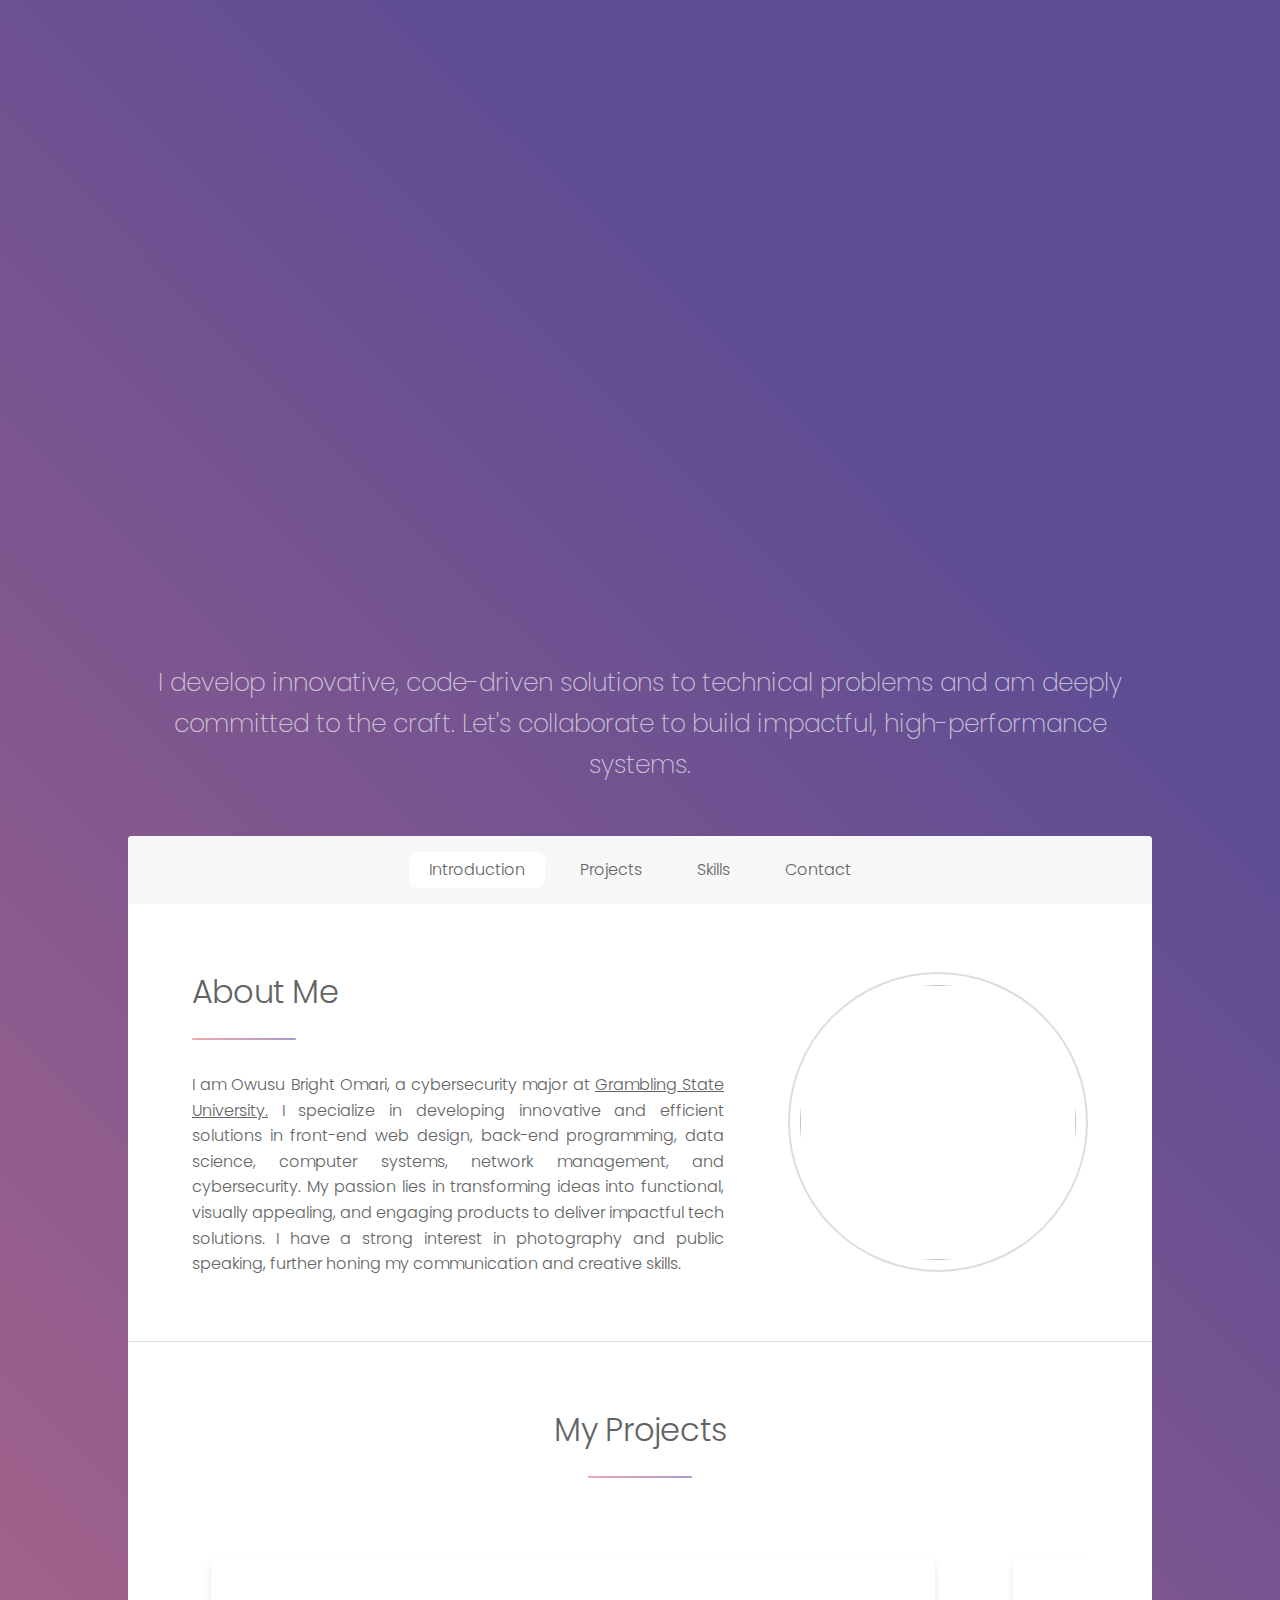
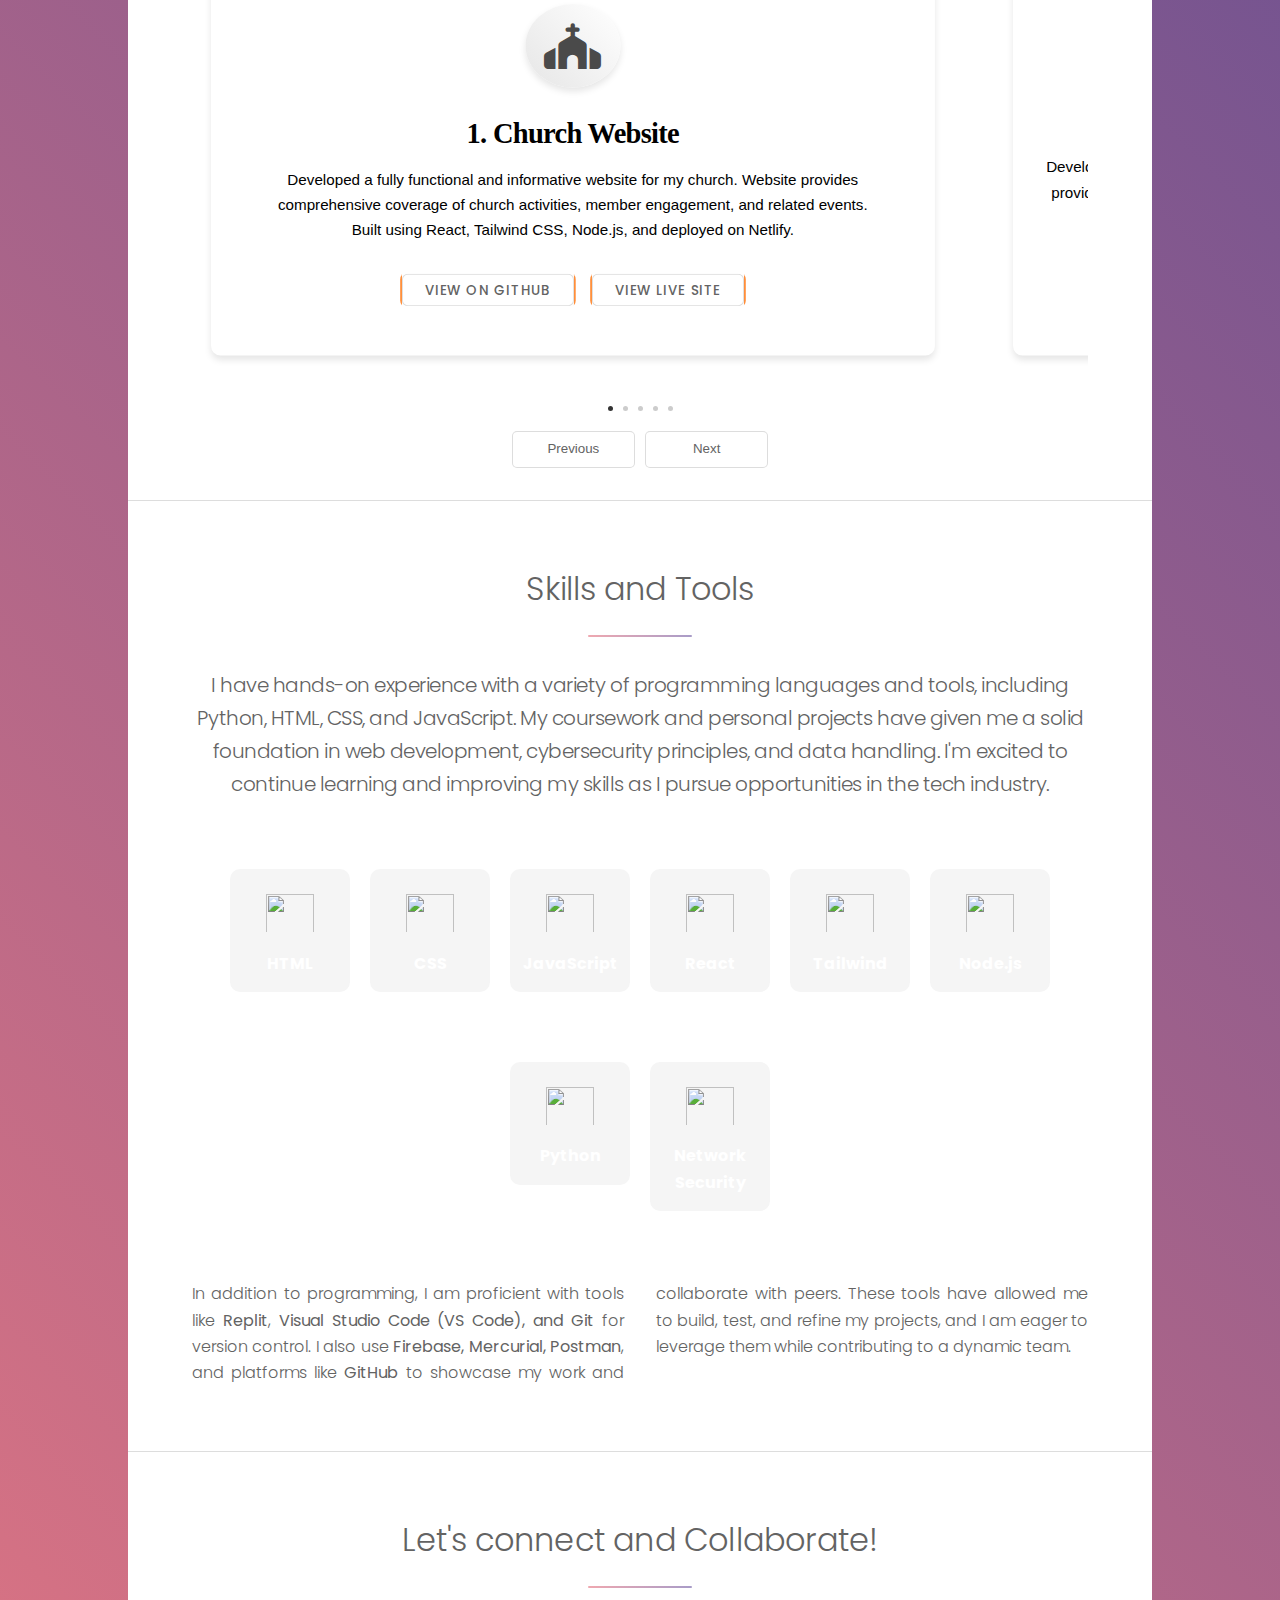
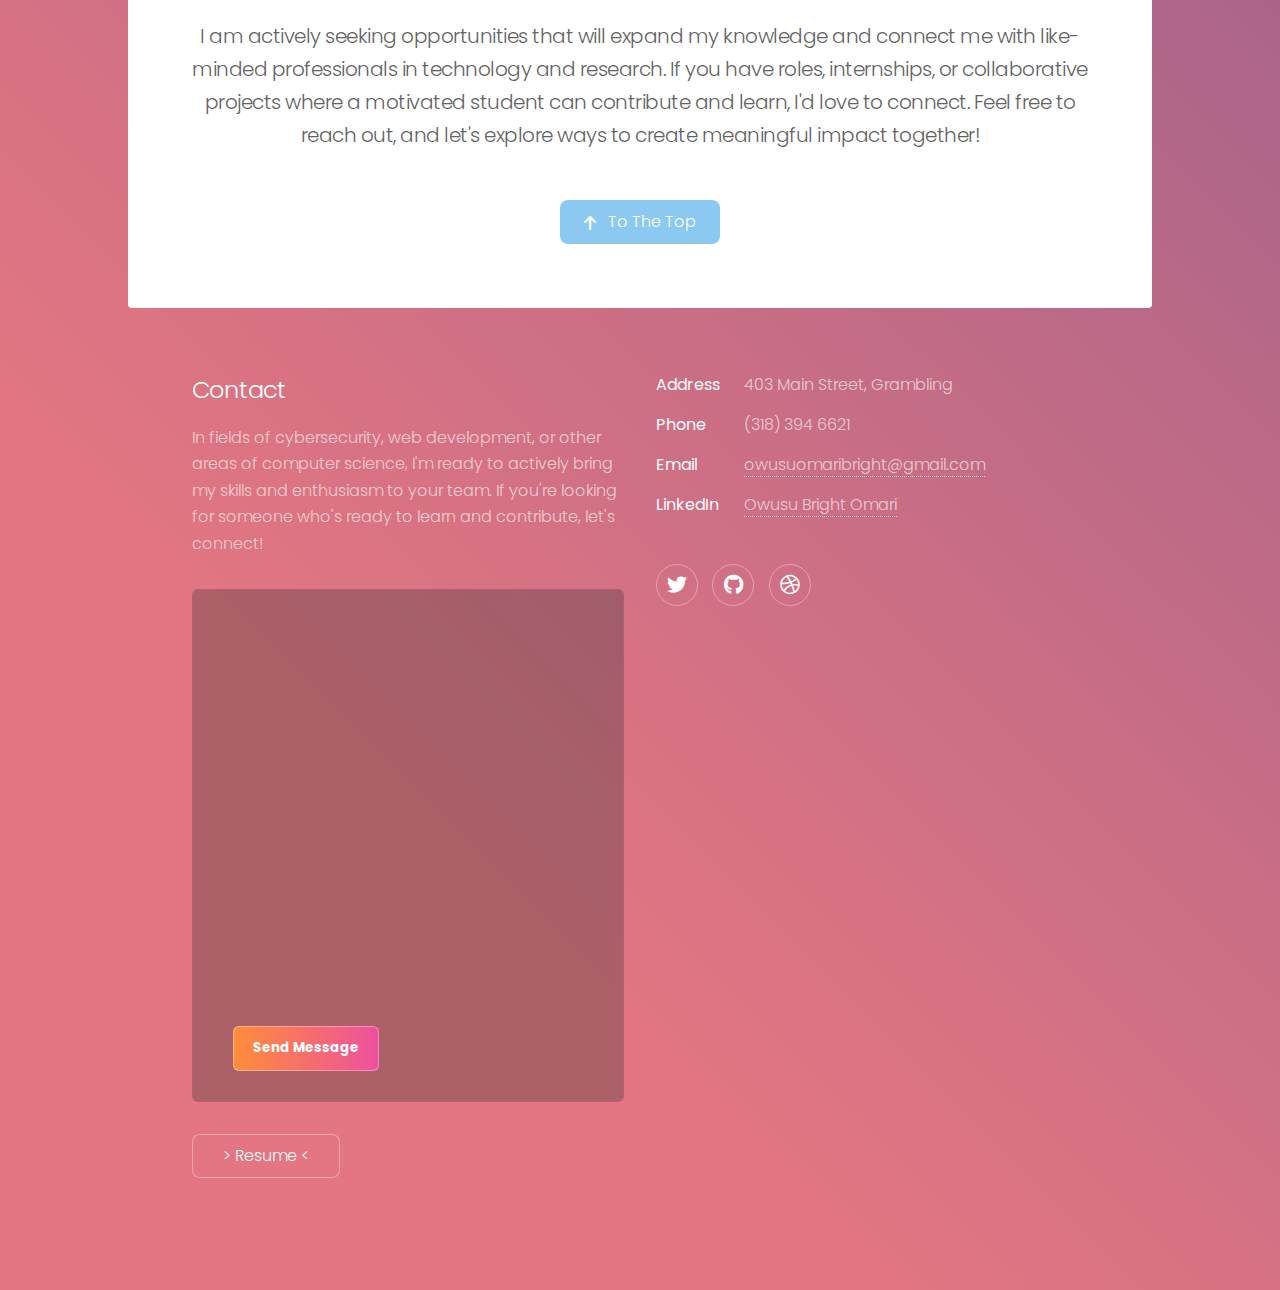
==== index.html @ b92aee94 "update 4" ====
<!DOCTYPE HTML>
<html>
	<head>
		<title>Omari's Portfolio</title>
		<meta charset="utf-8" />
		<meta name="viewport" content="width=device-width, initial-scale=1, user-scalable=no" />
		<link rel="stylesheet" href="assets/css/main.css" />
		<link rel="stylesheet" href="assets/css/more_style.css" />
		<link rel="stylesheet" href="assets/css/project-grid.css" />
		<link rel="stylesheet" href="assets/css/project-icons.css" />
		<link rel="icon" src="favicon.ico" type="image/x-icon">
		<link rel="stylesheet" href="https://cdnjs.cloudflare.com/ajax/libs/font-awesome/6.0.0/css/all.min.css">
		<noscript><link rel="stylesheet" href="assets/css/noscript.css" /></noscript>
		<script type="text/javascript" src="https://cdn.jsdelivr.net/npm/@emailjs/browser@3/dist/email.min.js"></script>
	</head>
	<body class="is-preload">
		<div id="wrapper">
			<header id="header" class="alt">
				<div class="sound">
					
					<div class="sound-wave">
						<div></div>
						<div></div>
						<div></div>
						<div></div>
						<div></div>
					</div>
				</div>
				<h1 class="hims">&#x26A1;Welcome<br> I'm Omari <span class="rocket-animate" title="To Resume" onclick="launchRocket()">🚀</span><br><span id="dive-text" class="dive">Dive Into and Explore My Portfolio<span></span></h1>
				<p style="color: rgba(241, 234, 234, 0.5); font-family:Arial; margin-top: 0px; margin-bottom: 0px; font-size: 10px;">
					||Only those who dare to fail greatly can ever achieve greatly||
				</p>
				<div class="button-group">
					<button class="resumer" onclick="window.open('owusu_omari_resume.pdf', '_blank')">
						Resume
					</button>
					<button class="resumer" onclick="window.location.href='mailto:owusuomaribright@gmail.com?subject=Hello&body=Hi,%20I%20want%20to%20work%20with%20you.'">
						Collaborate
					</button>
				</div>
			</header>
			<p class="sty">I develop innovative, code-driven solutions to technical problems and am deeply committed to the craft. Let's collaborate to build impactful, high-performance systems.</p>
			<nav id="nav">
				<ul>
					<li><a href="#intro" class="active">Introduction</a></li>
					<li><a href="#first">Projects</a></li>
					<li><a href="#second">Skills</a></li>
					<li><a href="#contact-form">Contact</a></li>
				</ul>
			</nav>
			<div id="main">
				<section id="intro" class="main">
					<div class="spotlight">
						<div class="content">
							<header class="major">
								<h2>About Me</h2>
							</header>
							<p>
								I am Owusu Bright Omari, a cybersecurity major at <span class="school" title="GramFam28">Grambling State University.</span>
								I specialize in developing innovative and efficient solutions in front-end web design, back-end programming, data science, computer systems, network management, and cybersecurity. My passion lies in transforming ideas into functional, visually appealing, and engaging products to deliver impactful tech solutions. I have a strong interest in photography and public speaking, further honing my communication and creative skills.
							</p>
						</div>
						<span class="image"><img src="moi/face.jpeg" alt="" /></span>
					</div>
				</section>

				<!-- First Section -->
				<section id="first" class="main special">
					<header class="major">
						<h2 name="projects">My Projects</h2>
					</header>
					<div class="project-grid">
						<div class="project">
							<div class="project-icon">
								<i class="fas fa-church"></i>
							</div>
							<h3 style="font-family: Verdana; font-size: 30px; font-weight: 900; color: black; padding: 5px; border-radius:10px;">
								1. Church Website</h3>
							<p style="background-color: rgba(255, 255, 255, 0.644); color:black;">Developed a fully functional and informative website for my church. Website provides comprehensive coverage of church activities, member engagement, and related events.<br>Built using React, Tailwind CSS, Node.js, and deployed on Netlify.</p>
							<div class="project-buttons">
								<button onclick="window.open('https://github.com/omariomari2/Church-Site.git', '_blank')">View on GitHub</button>
								<button onclick="window.open('https://welcome-to-church.netlify.app/', '_blank')">View Live Site</button>
							</div>
						</div>
						<div class="project">
							<div class="project-icon">
								<i class="fas fa-shield-alt"></i>
							</div>
							<h3 style="font-family: Verdana; font-size: 30px; font-weight: 900; color: black; padding: 5px; border-radius:10px;">
								2. Website Vulnerability Scanner</h3>
							<p style="background-color: rgba(255, 255, 255, 0.644); color:black;">Developed a Python-based web security tool that performs comprehensive port scanning on user-provided URLs. The tool analyzes potential vulnerabilities and presents findings in clear, human-readable language, making security assessments accessible to non-technical users.<br>Built using Python, Asyncio, and Network Security principles.</p>
							<div class="project-buttons">
								<button onclick="window.open('https://github.com/omariomari2/Website-Vulnerability-Scanner.git', '_blank')">View on GitHub</button>
								<button onclick="window.open('https://github.com/omariomari2/Website-Vulnerability-Scanner/blob/main/wvs%20demo.gif', '_blank')">View Demo</button>
							</div>
						</div>
						<div class="project">
							<div class="project-icon">
								<i class="fas fa-stopwatch"></i>
							</div>
							<h3 style="font-family: Verdana; font-size: 30px; font-weight: 900; color: black; padding: 5px; border-radius:10px;">
								3. Pomodoro Play Extension</h3>
							<p style="background-color: rgba(255, 255, 255, 0.644); color:black;">Built a Chrome extension that combines the Pomodoro technique with entertainment. It sets work and break timers, offering fun games during breaks to boost focus and make workspaces more engaging.<br>Developed using HTML/CSS, JavaScript, JSON, and Google Extension Developer Tools.</p>
							<div class="project-buttons">
								<button onclick="window.open('https://github.com/omariomari2/Pomodoro-Play.git', '_blank')">View on GitHub</button>
								<button onclick="window.open('https://drive.google.com/file/d/1BozsxFAUqzG_eI2vsZMZCp3tictTIeor/view?usp=sharing', '_blank')">View Demo</button>
							</div>
						</div>
						<div class="project">
							<div class="project-icon">
								<i class="fas fa-users"></i>
							</div>
							<h3 style="font-family: Verdana; font-size: 30px; font-weight: 900; color: black; padding: 5px; border-radius:10px;">
								4. Research Team Landing Page</h3>
							<p style="background-color: rgba(255, 255, 255, 0.644); color:black;">Designed a professional landing page with secure member verification, providing audiences with an immersive view into research processes, team dynamics, and findings. Implemented Firebase authentication for secure team member access.<br>Built using HTML/CSS, JavaScript, and Firebase Authentication.</p>
							<div class="project-buttons">
								<button onclick="window.open('https://github.com/omariomari2/The-Research-Team.git', '_blank')">View on GitHub</button>
								<button onclick="window.open('https://omariomari2.github.io/The-Research-Team/', '_blank')">View Live Site</button>
							</div>
						</div>
						<div class="project">
							<div class="project-icon">
								<i class="fas fa-keyboard"></i>
							</div>
							<h3 style="font-family: Verdana; font-size: 30px; font-weight: 900; color: black; padding: 5px; border-radius:10px;">
								5. Words Per Minute</h3>
							<p style="background-color: rgba(255, 255, 255, 0.644); color:black;">Developed a Python-based application to calculate typing speed in words per minute (WPM). This project evaluates typing efficiency and helps users track and improve their speed.</p>
							<div class="project-buttons">
								<button onclick="window.open('https://github.com/omariomari2/Words-Per-Minute-.git', '_blank')">View on GitHub</button>
								<button onclick="window.open('https://github.com/omariomari2/Words-Per-Minute-/blob/main/WPM%20demo.gif', '_blank')">View Demo</button>
							</div>
						</div>
						<div class="project">
							<div class="project-icon">
								<i class="fas fa-folder-open"></i>
							</div>
							<h3 style="font-family: Verdana; font-size: 30px; font-weight: 900; color: black; padding: 5px; border-radius:10px;">
								6. View All Projects</h3>
							<p style="background-color: rgba(255, 255, 255, 0.644); color:black;">Explore my complete portfolio of projects on my dedicated projects page, where you can find detailed information, live demos, and links to all my work.</p>
							<div class="project-buttons">
								<button onclick="window.open('https://omariomari2.github.io/Projects-Display/', '_blank')">View Projects</button>
							</div>
						</div>
					</div>
					<div class="project-indicators">
						<span class="dot"></span>
						<span class="dot"></span>
						<span class="dot"></span>
						<span class="dot"></span>
						<span class="dot"></span>
					</div>
					<div class="project-navigation">
						<button class="prev-button">Previous</button>
						<button class="next-button">Next</button>
					</div>
				</section>

				<!-- Second Section -->
				<section id="second" class="main special">
					<header class="major">
						<h2>Skills and Tools</h2>
						<p>I have hands-on experience with a variety of programming languages and tools, including Python, HTML, CSS, and JavaScript. My coursework and personal projects have given me a solid foundation in web development, cybersecurity principles, and data handling. I'm excited to continue learning and improving my skills as I pursue opportunities in the tech industry.</p>
					</header>
					<div class="skillbox">
						<div class="skill">
							<img class="logos" src="images/html logo.png" style="width: 3em; padding-top: 10px;">
							<p style="font-weight: bold; padding-bottom: 0px;">HTML</p>
							<span class="skill-tooltip">Used HTML in: Church Website, Pomodoro Play Extension</span>
						</div>
						<div class="skill">
							<img class="logos" src="images/logo-css-3-2048.png" style="width: 3em; padding-top: 10px;">
							<p style="font-weight: bold; padding-bottom: 0px;">CSS</p>
							<span class="skill-tooltip">Used CSS in: Church Website, Pomodoro Play Extension</span>
						</div>
						<div class="skill">
							<img class="logos" src="images/java.webp" style="width: 3em; padding-top: 10px;">
							<p style="font-weight: bold; padding-bottom: 0px;">JavaScript</p>
							<span class="skill-tooltip">Used Javascript in: Church Website, Pomodoro Play Extension</span>
						</div>
						<div class="skill">
							<img class="logos" src="images/react.png" style="width: 3em; padding-top: 10px;">
							<p style="font-weight: bold; padding-bottom: 0px;">React</p>
							<span class="skill-tooltip">Used React in: Church Website</span>
						</div>
						<div class="skill">
							<img class="logos" src="images/tailwind.png" style="width: 3em; padding-top: 10px;">
							<p style="font-weight: bold; padding-bottom: 0px;">Tailwind</p>
							<span class="skill-tooltip">Used Tailwind in: Church Website</span>
						</div>
						<div class="skill">
							<img class="logos" src="images/nodejs.png" style="width: 3em; padding-top: 10px;">
							<p style="font-weight: bold; padding-bottom: 0px;">Node.js</p>
							<span class="skill-tooltip">Used Node.js in: Church Website</span>
						</div>
						<div class="skill">
							<img class="logos" src="images/python-logo.png" style="width: 3em; padding-top: 10px;">
							<p style="font-weight: bold; padding-bottom: 0px;">Python</p>
							<span class="skill-tooltip">Used Python in: Words Per Minute, Website Vulnerability Scanner</span>
						</div>
						<div class="skill">
							<img class="logos" src="images/network-security.png" style="width: 3em; padding-top: 10px;">
							<p style="font-weight: bold; padding-bottom: 0px;">Network Security</p>
							<span class="skill-tooltip">Used in: Website Vulnerability Scanner</span>
						</div>
					</div>
					<p class="content">
						In addition to programming, I am proficient with tools like <b>Replit</b>, <b>Visual Studio Code (VS Code), and Git</b> for version control. I also use <b>Firebase, Mercurial, Postman</b>, and platforms like <b>GitHub</b> to showcase my work and collaborate with peers. These tools have allowed me to build, test, and refine my projects, and I am eager to leverage them while contributing to a dynamic team.
					</p>
				</section>

				<!-- Get Started -->
				<section id="cta" class="main special">
					<header class="major">
						<h2>Let's connect and Collaborate!</h2>
						<p>I am actively seeking opportunities that will expand my knowledge and connect me with like-minded professionals in technology and research. If you have roles, internships, or collaborative projects where a motivated student can contribute and learn, I'd love to connect. Feel free to reach out, and let's explore ways to create meaningful impact together!</p>
					</header>
					<footer class="major">
						<ul class="actions special">
							<li><a href="#header" class="button primary">
								<i class="fas fa-arrow-up icon-up"></i>
								<i class="fas fa-rocket icon-rocket"></i>
								To The Top
							</a></li>
						</ul>
					</footer>
				</section>
			</div>

			<!-- Footer -->
			<footer id="footer">
				<section id="contact-form">
					<h2>Contact</h2>
					<p>In fields of cybersecurity, web development, or other areas of computer science, I'm ready to actively bring my skills and enthusiasm to your team. If you're looking for someone who's ready to learn and contribute, let's connect!</p>
					
					<form class="contact-form" id="contact-form" onsubmit="return sendEmail(event)">
						<div class="form-group">
							<input type="text" name="name" id="name" placeholder="Your Name" required>
						</div>
						<div class="form-group">
							<input type="email" name="email" id="email" placeholder="Your Email" required>
						</div>
						<div class="form-group">
							<select name="inquiry_type" id="inquiry_type" required>
								<option value="" disabled selected>Type of Inquiry</option>
								<option value="job">Job Opportunity</option>
								<option value="collaboration">Project Collaboration</option>
								<option value="mentorship">Mentorship</option>
								<option value="other">Other</option>
							</select>
						</div>
						<div class="form-group">
							<input type="text" name="company" id="company" placeholder="Company Name (Optional)">
						</div>
						<div class="form-group">
							<textarea name="message" id="message" placeholder="Your Message" required></textarea>
						</div>
						<button type="submit" class="submit-btn">
							<span class="default-text">Send Message</span>
							<span class="loading-text" style="display: none;">Sending...</span>
						</button>
					</form>
					
					<ul class="actions">
						<li><a href="owusu_omari_resume.pdf" class="button">&gt; Resume &lt; </a></li>
					</ul>
				</section>
				<section>
					<dl class="alt">
						<dt>Address</dt>
						<dd>403 Main Street, Grambling</dd>
						<dt>Phone</dt>
						<dd>(318) 394 6621</dd>
						<dt>Email</dt>
						<dd><a target="_blank" href="mailto:owusuomaribright@gmail.com?subject=Hello&body=Hi,%20I%20want%20to%20work%20with%20you.">owusuomaribright@gmail.com</a></dd>
						<dt>LinkedIn</dt>
						<dd><a target="_blank" href="https://www.linkedin.com/in/omariowusu-bright/">Owusu Bright Omari</a></dd>
					</dl>
					<ul class="icons">
						<li><a href="#" class="icon brands fa-twitter alt"><span class="label">Twitter</span></a></li>
						<li><a href="https://github.com/omariomari2" target="_blank" class="icon brands fa-github alt"><span class="label">GitHub</span></a></li>
						<li><a href="#" class="icon brands fa-dribbble alt"><span class="label">Dribbble</span></a></li>
					</ul>
				</section>
			</footer>
		</div>

		<!-- Scripts -->
		<script src="assets/js/jquery.min.js"></script>
		<script src="assets/js/jquery.scrollex.min.js"></script>
		<script src="assets/js/jquery.scrolly.min.js"></script>
		<script>
			// Simplified scroll handling
			document.querySelectorAll('a[href^="#"]').forEach(anchor => {
				anchor.addEventListener('click', function (e) {
					e.preventDefault();
					const target = document.querySelector(this.getAttribute('href'));
					if (target) {
						target.scrollIntoView({
							behavior: 'smooth',
							block: 'start',
							inline: 'nearest'
						});
					}
				});
			});
		</script>
		<script src="assets/js/browser.min.js"></script>
		<script src="assets/js/breakpoints.min.js"></script>
		<script src="assets/js/util.js"></script>
		<script src="assets/js/main.js"></script>
		<script src="assets/js/new.js"></script>
		<script>
			function launchRocket() {
				const rocket = document.querySelector('.rocket-animate');
				rocket.classList.add('move');
				setTimeout(() => {
					window.open('owusu_omari_resume.pdf', '_blank');
				}, 1000);
			}
		</script>
		<script type="text/javascript">
			// Initialize EmailJS with your public key
			(function() {
				emailjs.init("ySHgOCav0GR7JaPsb"); // Replace with your EmailJS public key
			})();

			function sendEmail(event) {
				event.preventDefault();

				// Get the button and its text elements
				const submitBtn = document.querySelector('.submit-btn');
				const defaultText = submitBtn.querySelector('.default-text');
				const loadingText = submitBtn.querySelector('.loading-text');

				// Show loading state
				submitBtn.disabled = true;
				defaultText.style.display = 'none';
				loadingText.style.display = 'inline';

				// Get form data
				const templateParams = {
					from_name: document.getElementById('name').value,
					from_email: document.getElementById('email').value,
					inquiry_type: document.getElementById('inquiry_type').value,
					company: document.getElementById('company').value,
					message: document.getElementById('message').value
				};

				// Before sending the email, log the templateParams to ensure they are correct
				console.log('Template Params:', templateParams);

				// Send email using EmailJS
				emailjs.send('service_kx1wd3a', 'template_53z1ra5', templateParams)
					.then(function(response) {
						console.log('SUCCESS!', response.status, response.text);
						// Show success message
						alert('Message sent successfully!');
						// Reset form
						const formElement = document.getElementById('contact-form');
						if (formElement && typeof formElement.reset === 'function') {
							formElement.reset();
						} else {
							console.error('Form element not found or reset method not available');
						}
					}, function(error) {
						console.error('FAILED...', error);
						alert('Failed to send message. Please try again.');
					})
					.finally(function() {
						// Reset button state
						submitBtn.disabled = false;
						defaultText.style.display = 'inline';
						loadingText.style.display = 'none';
					});

				return false;
			}
		</script>
	</body>
</html>
---- assets/css/main.css ----
@import url(fontawesome-all.min.css);
@import url('https://fonts.googleapis.com/css2?family=Poppins:wght@300;400;500;600;700;900&display=swap');
html {
	scroll-behavior: smooth;
}

html, body, div, span, applet, object,
iframe, h1, h2, h3, h4, h5, h6, p, blockquote,
pre, a, abbr, acronym, address, big, cite,
code, del, dfn, em, img, ins, kbd, q, s, samp,
small, strike, strong, sub, sup, tt, var, b,
u, i, center, dl, dt, dd, ol, ul, li, fieldset,
form, label, legend, table, caption, tbody,
tfoot, thead, tr, th, td, article, aside,
canvas, details, embed, figure, figcaption,
footer, header, hgroup, menu, nav, output, ruby,
section, summary, time, mark, audio, video {
	margin: 0;
	padding: 0;
	border: 0;
	font-size: 100%;
	font: inherit;
	vertical-align: baseline;
	font-family: 'Poppins', sans-serif;
}

.hims {
	font-size: 1.4em;
	font-family: 'Poppins', sans-serif;
	font-weight: 900;
	font-style: normal;
	display: block;
}

.sty {
	text-align: center;
	font-weight: 200;
	margin-top: 0px;
	font-size: 25px;
	transition: transform 1s ease, color 1s ease, font-weight 1s ease;
}

.sty:hover {
	transform: scale(1.1);
	color: white;
}

.school {
	cursor: pointer;
	text-decoration: underline;
	transition: color ease;
}

.school:hover {
	color: rgba(255, 230, 0, 0.91);
}

.skillbox {
	display: grid;
	grid-template-columns: repeat(5, 1fr);
	gap: 5px;
}

.skill, .row2 {
	border-radius: 10px;
	background-color: whitesmoke;
	height: fit-content;
	margin-bottom: 5px;
	padding-top: 5px;
	transition: transform 0.2s ease, background-color 0.5s;
}

.skill:hover, .row2:hover {
	transform: translateY(20px);
	background-color: #9acff2;
	box-shadow: 0 0 10px 5px rgba(255, 255, 255, 0.8);
}

.skill:nth-child(3) {
	grid-column: span 2;
}

.row2 {
	grid-column: span 2;
}

.logos {
	transition: transform ease;
}

.logos:hover {
	transform: scale(1.5);
}

.port {
	font-family: 'Poppins', sans-serif;
	font-weight: bolder;
	transition: transform 1s, color 1s ease;
	padding-bottom: 50px;
	font-size: 100px;
}

.port:hover, .topp:hover {
	transform: scale(1.2);
	color: #9bb2e1;
}

.rescue {
	width: 100%;
	border: none;
}

.topp {
	text-align: center;
	transition: transform 0.2s, color 1s ease;
}

article, aside, details, figcaption, figure,
footer, header, hgroup, menu, nav, section {
	display: block;
}

body {
	line-height: 1;
}

ol, ul {
	list-style: none;
}

blockquote, q {
	quotes: none;
}

blockquote:before, blockquote:after, q:before, q:after {
	content: '';
	content: none;
}

table {
	border-collapse: collapse;
	border-spacing: 0;
}

body {
	-webkit-text-size-adjust: none;
}

mark {
	background-color: transparent;
	color: inherit;
}

input::-moz-focus-inner {
	border: 0;
	padding: 0;
}

input, select, textarea {
	-moz-appearance: none;
	-webkit-appearance: none;
	-ms-appearance: none;
	appearance: none;
}

/* Basic */

@-ms-viewport {
	width: device-width;
}

body {
	-ms-overflow-style: scrollbar;
}

@media screen and (max-width: 480px) {
	html, body {
		min-width: 320px;
	}
}

html {
	box-sizing: border-box;
}

*, *:before, *:after {
	box-sizing: inherit;
}

body {
	background-color: #935d8c;
	background-image: url("images/overlay.png"), -moz-linear-gradient(45deg, #e37682 15%, #5f4d93 85%);
	background-image: url("images/overlay.png"), -webkit-linear-gradient(45deg, #e37682 15%, #5f4d93 85%);
	background-image: url("images/overlay.png"), -ms-linear-gradient(45deg, #e37682 15%, #5f4d93 85%);
	background-image: url("images/overlay.png"), linear-gradient(45deg, #e37682 15%, #5f4d93 85%);
}

body.is-preload *, body.is-preload *:before, body.is-preload *:after {
	-moz-animation: none !important;
	-webkit-animation: none !important;
	-ms-animation: none !important;
	animation: none !important;
	-moz-transition: none !important;
	-webkit-transition: none !important;
	-ms-transition: none !important;
	transition: none !important;
}

/* Type */

body {
	background-color: #935d8c;
	color: rgba(255, 255, 255, 0.65);
}

body, input, select, textarea {
	font-family: 'Poppins', sans-serif;
	font-size: 17pt;
	font-weight: 300;
	line-height: 1.65;
}

@media screen and (max-width: 1680px) {
	body, input, select, textarea {
		font-size: 14pt;
	}
}

@media screen and (max-width: 1280px) {
	body, input, select, textarea {
		font-size: 12pt;
	}
}

@media screen and (max-width: 360px) {
	body, input, select, textarea {
		font-size: 11pt;
	}
}

a {
	-moz-transition: color 0.2s ease, border-bottom 0.2s ease;
	-webkit-transition: color 0.2s ease, border-bottom 0.2s ease;
	-ms-transition: color 0.2s ease, border-bottom 0.2s ease;
	transition: color 0.2s ease, border-bottom 0.2s ease;
	text-decoration: none;
	border-bottom: dotted 1px;
	color: inherit;
}

a:hover {
	border-bottom-color: transparent;
}

strong, b {
	font-weight: 400;
}

em, i {
	font-style: italic;
}

p {
	margin: 0 0 2em 0;
}

p.content {
	-moz-columns: 20em 2;
	-webkit-columns: 20em 2;
	-ms-columns: 20em 2;
	columns: 20em 2;
	-moz-column-gap: 2em;
	-webkit-column-gap: 2em;
	-ms-column-gap: 2em;
	column-gap: 2em;
	text-align: justify;
}

h1, h2, h3, h4, h5, h6 {
	font-weight: 300;
	line-height: 1.5;
	margin: 0 0 0.7em 0;
	letter-spacing: -0.025em;
}

h1 a, h2 a, h3 a, h4 a, h5 a, h6 a {
	color: inherit;
	text-decoration: none;
}

h1 {
	font-size: 2.5em;
	line-height: 1.2;
}

h2 {
	font-size: 1.5em;
}

h3 {
	font-size: 1.25em;
}

h4 {
	font-size: 1.1em;
}

h5 {
	font-size: 0.9em;
}

h6 {
	font-size: 0.7em;
}

@media screen and (max-width: 736px) {
	h1 {
		font-size: 2em;
	}
}

sub {
	font-size: 0.8em;
	position: relative;
	top: 0.5em;
}

sup {
	font-size: 0.8em;
	position: relative;
	top: -0.5em;
}

blockquote {
	border-left: solid 4px;
	font-style: italic;
	margin: 0 0 2em 0;
	padding: 0.5em 0 0.5em 2em;
}

code {
	border-radius: 8px;
	border: solid 1px;
	font-family: "Courier New", monospace;
	font-size: 0.9em;
	margin: 0 0.25em;
	padding: 0.25em 0.65em;
}

pre {
	-webkit-overflow-scrolling: touch;
	font-family: "Courier New", monospace;
	font-size: 0.9em;
	margin: 0 0 2em 0;
}

pre code {
	display: block;
	line-height: 1.75;
	padding: 1em 1.5em;
	overflow-x: auto;
}

hr {
	border: 0;
	border-bottom: solid 1px;
	margin: 2em 0;
}

hr.major {
	margin: 3em 0;
}

.align-left {
	text-align: left;
}

.align-center {
	text-align: center;
}

.align-right {
	text-align: right;
}

input, select, textarea {
	color: #ffffff;
}

a:hover {
	color: #ffffff;
}

strong, b {
	color: #ffffff;
}

h1, h2, h3, h4, h5, h6 {
	color: #ffffff;
}

blockquote {
	border-left-color: rgba(255, 255, 255, 0.35);
}

code {
	background: rgba(255, 255, 255, 0.075);
	border-color: rgba(255, 255, 255, 0.35);
}

hr {
	border-bottom-color: rgba(255, 255, 255, 0.35);
}

/* Row */

.row {
	display: flex;
	flex-wrap: wrap;
	box-sizing: border-box;
	align-items: stretch;
}

.row > * {
	box-sizing: border-box;
}

.row.gtr-uniform > * > :last-child {
	margin-bottom: 0;
}

.row.aln-left {
	justify-content: flex-start;
}

.row.aln-center {
	justify-content: center;
}

.row.aln-right {
	justify-content: flex-end;
}

.row.aln-top {
	align-items: flex-start;
}

.row.aln-middle {
	align-items: center;
}

.row.aln-bottom {
	align-items: flex-end;
}

.row > .imp {
	order: -1;
}

.row > .col-1 {
	width: 8.33333%;
}

.row > .off-1 {
	margin-left: 8.33333%;
}

.row > .col-2 {
	width: 16.66667%;
}

.row > .off-2 {
	margin-left: 16.66667%;
}

.row > .col-3 {
	width: 25%;
}

.row > .off-3 {
	margin-left: 25%;
}

.row > .col-4 {
	width: 33.33333%;
}

.row > .off-4 {
	margin-left: 33.33333%;
}

.row > .col-5 {
	width: 41.66667%;
}

.row > .off-5 {
	margin-left: 41.66667%;
}

.row > .col-6 {
	width: 50%;
}

.row > .off-6 {
	margin-left: 50%;
}

.row > .col-7 {
	width: 58.33333%;
}

.row > .off-7 {
	margin-left: 58.33333%;
}

.row > .col-8 {
	width: 66.66667%;
}

.row > .off-8 {
	margin-left: 66.66667%;
}

.row > .col-9 {
	width: 75%;
}

.row > .off-9 {
	margin-left: 75%;
}

.row > .col-10 {
	width: 83.33333%;
}

.row > .off-10 {
	margin-left: 83.33333%;
}

.row > .col-11 {
	width: 91.66667%;
}

.row > .off-11 {
	margin-left: 91.66667%;
}

.row > .col-12 {
	width: 100%;
}

.row > .off-12 {
	margin-left: 100%;
}

.row.gtr-0 {
	margin-top: 0;
	margin-left: 0em;
}

.row.gtr-0 > * {
	padding: 0 0 0 0em;
}

.row.gtr-0.gtr-uniform {
	margin-top: 0em;
}

.row.gtr-0.gtr-uniform > * {
	padding-top: 0em;
}

.row.gtr-25 {
	margin-top: 0;
	margin-left: -0.375em;
}

.row.gtr-25 > * {
	padding: 0 0 0 0.375em;
}

.row.gtr-25.gtr-uniform {
	margin-top: -0.375em;
}

.row.gtr-25.gtr-uniform > * {
	padding-top: 0.375em;
}

.row.gtr-50 {
	margin-top: 0;
	margin-left: -0.75em;
}

.row.gtr-50 > * {
	padding: 0 0 0 0.75em;
}

.row.gtr-50.gtr-uniform {
	margin-top: -0.75em;
}

.row.gtr-50.gtr-uniform > * {
	padding-top: 0.75em;
}

.row {
	margin-top: 0;
	margin-left: -1.5em;
}

.row > * {
	padding: 0 0 0 1.5em;
}

.row.gtr-uniform {
	margin-top: -1.5em;
}

.row.gtr-uniform > * {
	padding-top: 1.5em;
}

.row.gtr-150 {
	margin-top: 0;
	margin-left: -2.25em;
}

.row.gtr-150 > * {
	padding: 0 0 0 2.25em;
}

.row.gtr-150.gtr-uniform {
	margin-top: -2.25em;
}

.row.gtr-150.gtr-uniform > * {
	padding-top: 2.25em;
}

.row.gtr-200 {
	margin-top: 0;
	margin-left: -3em;
}

.row.gtr-200 > * {
	padding: 0 0 0 3em;
}

.row.gtr-200.gtr-uniform {
	margin-top: -3em;
}

.row.gtr-200.gtr-uniform > * {
	padding-top: 3em;
}

@media screen and (max-width: 1680px) {
	.row {
		display: flex;
		flex-wrap: wrap;
		box-sizing: border-box;
		align-items: stretch;
	}

	.row > * {
		box-sizing: border-box;
	}

	.row.gtr-uniform > * > :last-child {
		margin-bottom: 0;
	}

	.row.aln-left {
		justify-content: flex-start;
	}

	.row.aln-center {
		justify-content: center;
	}

	.row.aln-right {
		justify-content: flex-end;
	}

	.row.aln-top {
		align-items: flex-start;
	}

	.row.aln-middle {
		align-items: center;
	}

	.row.aln-bottom {
		align-items: flex-end;
	}

	.row > .imp-xlarge {
		order: -1;
	}

	.row > .col-1-xlarge {
		width: 8.33333%;
	}

	.row > .off-1-xlarge {
		margin-left: 8.33333%;
	}

	.row > .col-2-xlarge {
		width: 16.66667%;
	}

	.row > .off-2-xlarge {
		margin-left: 16.66667%;
	}

	.row > .col-3-xlarge {
		width: 25%;
	}

	.row > .off-3-xlarge {
		margin-left: 25%;
	}

	.row > .col-4-xlarge {
		width: 33.33333%;
	}

	.row > .off-4-xlarge {
		margin-left: 33.33333%;
	}

	.row > .col-5-xlarge {
		width: 41.66667%;
	}

	.row > .off-5-xlarge {
		margin-left: 41.66667%;
	}

	.row > .col-6-xlarge {
		width: 50%;
	}

	.row > .off-6-xlarge {
		margin-left: 50%;
	}

	.row > .col-7-xlarge {
		width: 58.33333%;
	}

	.row > .off-7-xlarge {
		margin-left: 58.33333%;
	}

	.row > .col-8-xlarge {
		width: 66.66667%;
	}

	.row > .off-8-xlarge {
		margin-left: 66.66667%;
	}

	.row > .col-9-xlarge {
		width: 75%;
	}

	.row > .off-9-xlarge {
		margin-left: 75%;
	}

	.row > .col-10-xlarge {
		width: 83.33333%;
	}

	.row > .off-10-xlarge {
		margin-left: 83.33333%;
	}

	.row > .col-11-xlarge {
		width: 91.66667%;
	}

	.row > .off-11-xlarge {
		margin-left: 91.66667%;
	}

	.row > .col-12-xlarge {
		width: 100%;
	}

	.row > .off-12-xlarge {
		margin-left: 100%;
	}

	.row.gtr-0 {
		margin-top: 0;
		margin-left: 0em;
	}

	.row.gtr-0 > * {
		padding: 0 0 0 0em;
	}

	.row.gtr-0.gtr-uniform {
		margin-top: 0em;
	}

	.row.gtr-0.gtr-uniform > * {
		padding-top: 0em;
	}

	.row.gtr-25 {
		margin-top: 0;
		margin-left: -0.375em;
	}

	.row.gtr-25 > * {
		padding: 0 0 0 0.375em;
	}

	.row.gtr-25.gtr-uniform {
		margin-top: -0.375em;
	}

	.row.gtr-25.gtr-uniform > * {
		padding-top: 0.375em;
	}

	.row.gtr-50 {
		margin-top: 0;
		margin-left: -0.75em;
	}

	.row.gtr-50 > * {
		padding: 0 0 0 0.75em;
	}

	.row.gtr-50.gtr-uniform {
		margin-top: -0.75em;
	}

	.row.gtr-50.gtr-uniform > * {
		padding-top: 0.75em;
	}

	.row {
		margin-top: 0;
		margin-left: -1.5em;
	}

	.row > * {
		padding: 0 0 0 1.5em;
	}

	.row.gtr-uniform {
		margin-top: -1.5em;
	}

	.row.gtr-uniform > * {
		padding-top: 1.5em;
	}

	.row.gtr-150 {
		margin-top: 0;
		margin-left: -2.25em;
	}

	.row.gtr-150 > * {
		padding: 0 0 0 2.25em;
	}

	.row.gtr-150.gtr-uniform {
		margin-top: -2.25em;
	}

	.row.gtr-150.gtr-uniform > * {
		padding-top: 2.25em;
	}

	.row.gtr-200 {
		margin-top: 0;
		margin-left: -3em;
	}

	.row.gtr-200 > * {
		padding: 0 0 0 3em;
	}

	.row.gtr-200.gtr-uniform {
		margin-top: -3em;
	}

	.row.gtr-200.gtr-uniform > * {
		padding-top: 3em;
	}
}

@media screen and (max-width: 1280px) {
	.row {
		display: flex;
		flex-wrap: wrap;
		box-sizing: border-box;
		align-items: stretch;
	}

	.row > * {
		box-sizing: border-box;
	}

	.row.gtr-uniform > * > :last-child {
		margin-bottom: 0;
	}

	.row.aln-left {
		justify-content: flex-start;
	}

	.row.aln-center {
		justify-content: center;
	}

	.row.aln-right {
		justify-content: flex-end;
	}

	.row.aln-top {
		align-items: flex-start;
	}

	.row.aln-middle {
		align-items: center;
	}

	.row.aln-bottom {
		align-items: flex-end;
	}

	.row > .imp-large {
		order: -1;
	}

	.row > .col-1-large {
		width: 8.33333%;
	}

	.row > .off-1-large {
		margin-left: 8.33333%;
	}

	.row > .col-2-large {
		width: 16.66667%;
	}

	.row > .off-2-large {
		margin-left: 16.66667%;
	}

	.row > .col-3-large {
		width: 25%;
	}

	.row > .off-3-large {
		margin-left: 25%;
	}

	.row > .col-4-large {
		width: 33.33333%;
	}

	.row > .off-4-large {
		margin-left: 33.33333%;
	}

	.row > .col-5-large {
		width: 41.66667%;
	}

	.row > .off-5-large {
		margin-left: 41.66667%;
	}

	.row > .col-6-large {
		width: 50%;
	}

	.row > .off-6-large {
		margin-left: 50%;
	}

	.row > .col-7-large {
		width: 58.33333%;
	}

	.row > .off-7-large {
		margin-left: 58.33333%;
	}

	.row > .col-8-large {
		width: 66.66667%;
	}

	.row > .off-8-large {
		margin-left: 66.66667%;
	}

	.row > .col-9-large {
		width: 75%;
	}

	.row > .off-9-large {
		margin-left: 75%;
	}

	.row > .col-10-large {
		width: 83.33333%;
	}

	.row > .off-10-large {
		margin-left: 83.33333%;
	}

	.row > .col-11-large {
		width: 91.66667%;
	}

	.row > .off-11-large {
		margin-left: 91.66667%;
	}

	.row > .col-12-large {
		width: 100%;
	}

	.row > .off-12-large {
		margin-left: 100%;
	}

	.row.gtr-0 {
		margin-top: 0;
		margin-left: 0em;
	}

	.row.gtr-0 > * {
		padding: 0 0 0 0em;
	}

	.row.gtr-0.gtr-uniform {
		margin-top: 0em;
	}

	.row.gtr-0.gtr-uniform > * {
		padding-top: 0em;
	}

	.row.gtr-25 {
		margin-top: 0;
		margin-left: -0.375em;
	}

	.row.gtr-25 > * {
		padding: 0 0 0 0.375em;
	}

	.row.gtr-25.gtr-uniform {
		margin-top: -0.375em;
	}

	.row.gtr-25.gtr-uniform > * {
		padding-top: 0.375em;
	}

	.row.gtr-50 {
		margin-top: 0;
		margin-left: -0.75em;
	}

	.row.gtr-50 > * {
		padding: 0 0 0 0.75em;
	}

	.row.gtr-50.gtr-uniform {
		margin-top: -0.75em;
	}

	.row.gtr-50.gtr-uniform > * {
		padding-top: 0.75em;
	}

	.row {
		margin-top: 0;
		margin-left: -1.5em;
	}

	.row > * {
		padding: 0 0 0 1.5em;
	}

	.row.gtr-uniform {
		margin-top: -1.5em;
	}

	.row.gtr-uniform > * {
		padding-top: 1.5em;
	}

	.row.gtr-150 {
		margin-top: 0;
		margin-left: -2.25em;
	}

	.row.gtr-150 > * {
		padding: 0 0 0 2.25em;
	}

	.row.gtr-150.gtr-uniform {
		margin-top: -2.25em;
	}

	.row.gtr-150.gtr-uniform > * {
		padding-top: 2.25em;
	}

	.row.gtr-200 {
		margin-top: 0;
		margin-left: -3em;
	}

	.row.gtr-200 > * {
		padding: 0 0 0 3em;
	}

	.row.gtr-200.gtr-uniform {
		margin-top: -3em;
	}

	.row.gtr-200.gtr-uniform > * {
		padding-top: 3em;
	}
}

@media screen and (max-width: 980px) {
	.row {
		display: flex;
		flex-wrap: wrap;
		box-sizing: border-box;
		align-items: stretch;
	}

	.row > * {
		box-sizing: border-box;
	}

	.row.gtr-uniform > * > :last-child {
		margin-bottom: 0;
	}

	.row.aln-left {
		justify-content: flex-start;
	}

	.row.aln-center {
		justify-content: center;
	}

	.row.aln-right {
		justify-content: flex-end;
	}

	.row.aln-top {
		align-items: flex-start;
	}

	.row.aln-middle {
		align-items: center;
	}

	.row.aln-bottom {
		align-items: flex-end;
	}

	.row > .imp-medium {
		order: -1;
	}

	.row > .col-1-medium {
		width: 8.33333%;
	}

	.row > .off-1-medium {
		margin-left: 8.33333%;
	}

	.row > .col-2-medium {
		width: 16.66667%;
	}

	.row > .off-2-medium {
		margin-left: 16.66667%;
	}

	.row > .col-3-medium {
		width: 25%;
	}

	.row > .off-3-medium {
		margin-left: 25%;
	}

	.row > .col-4-medium {
		width: 33.33333%;
	}

	.row > .off-4-medium {
		margin-left: 33.33333%;
	}

	.row > .col-5-medium {
		width: 41.66667%;
	}

	.row > .off-5-medium {
		margin-left: 41.66667%;
	}

	.row > .col-6-medium {
		width: 50%;
	}

	.row > .off-6-medium {
		margin-left: 50%;
	}

	.row > .col-7-medium {
		width: 58.33333%;
	}

	.row > .off-7-medium {
		margin-left: 58.33333%;
	}

	.row > .col-8-medium {
		width: 66.66667%;
	}

	.row > .off-8-medium {
		margin-left: 66.66667%;
	}

	.row > .col-9-medium {
		width: 75%;
	}

	.row > .off-9-medium {
		margin-left: 75%;
	}

	.row > .col-10-medium {
		width: 83.33333%;
	}

	.row > .off-10-medium {
		margin-left: 83.33333%;
	}

	.row > .col-11-medium {
		width: 91.66667%;
	}

	.row > .off-11-medium {
		margin-left: 91.66667%;
	}

	.row > .col-12-medium {
		width: 100%;
	}

	.row > .off-12-medium {
		margin-left: 100%;
	}

	.row.gtr-0 {
		margin-top: 0;
		margin-left: 0em;
	}

	.row.gtr-0 > * {
		padding: 0 0 0 0em;
	}

	.row.gtr-0.gtr-uniform {
		margin-top: 0em;
	}

	.row.gtr-0.gtr-uniform > * {
		padding-top: 0em;
	}

	.row.gtr-25 {
		margin-top: 0;
		margin-left: -0.375em;
	}

	.row.gtr-25 > * {
		padding: 0 0 0 0.375em;
	}

	.row.gtr-25.gtr-uniform {
		margin-top: -0.375em;
	}

	.row.gtr-25.gtr-uniform > * {
		padding-top: 0.375em;
	}

	.row.gtr-50 {
		margin-top: 0;
		margin-left: -0.75em;
	}

	.row.gtr-50 > * {
		padding: 0 0 0 0.75em;
	}

	.row.gtr-50.gtr-uniform {
		margin-top: -0.75em;
	}

	.row.gtr-50.gtr-uniform > * {
		padding-top: 0.75em;
	}

	.row {
		margin-top: 0;
		margin-left: -1.5em;
	}

	.row > * {
		padding: 0 0 0 1.5em;
	}

	.row.gtr-uniform {
		margin-top: -1.5em;
	}

	.row.gtr-uniform > * {
		padding-top: 1.5em;
	}

	.row.gtr-150 {
		margin-top: 0;
		margin-left: -2.25em;
	}

	.row.gtr-150 > * {
		padding: 0 0 0 2.25em;
	}

	.row.gtr-150.gtr-uniform {
		margin-top: -2.25em;
	}

	.row.gtr-150.gtr-uniform > * {
		padding-top: 2.25em;
	}

	.row.gtr-200 {
		margin-top: 0;
		margin-left: -3em;
	}

	.row.gtr-200 > * {
		padding: 0 0 0 3em;
	}

	.row.gtr-200.gtr-uniform {
		margin-top: -3em;
	}

	.row.gtr-200.gtr-uniform > * {
		padding-top: 3em;
	}
}

@media screen and (max-width: 736px) {
	.row {
		display: flex;
		flex-wrap: wrap;
		box-sizing: border-box;
		align-items: stretch;
	}

	.row > * {
		box-sizing: border-box;
	}

	.row.gtr-uniform > * > :last-child {
		margin-bottom: 0;
	}

	.row.aln-left {
		justify-content: flex-start;
	}

	.row.aln-center {
		justify-content: center;
	}

	.row.aln-right {
		justify-content: flex-end;
	}

	.row.aln-top {
		align-items: flex-start;
	}

	.row.aln-middle {
		align-items: center;
	}

	.row.aln-bottom {
		align-items: flex-end;
	}

	.row > .imp-small {
		order: -1;
	}

	.row > .col-1-small {
		width: 8.33333%;
	}

	.row > .off-1-small {
		margin-left: 8.33333%;
	}

	.row > .col-2-small {
		width: 16.66667%;
	}

	.row > .off-2-small {
		margin-left: 16.66667%;
	}

	.row > .col-3-small {
		width: 25%;
	}

	.row > .off-3-small {
		margin-left: 25%;
	}

	.row > .col-4-small {
		width: 33.33333%;
	}

	.row > .off-4-small {
		margin-left: 33.33333%;
	}

	.row > .col-5-small {
		width: 41.66667%;
	}

	.row > .off-5-small {
		margin-left: 41.66667%;
	}

	.row > .col-6-small {
		width: 50%;
	}

	.row > .off-6-small {
		margin-left: 50%;
	}

	.row > .col-7-small {
		width: 58.33333%;
	}

	.row > .off-7-small {
		margin-left: 58.33333%;
	}

	.row > .col-8-small {
		width: 66.66667%;
	}

	.row > .off-8-small {
		margin-left: 66.66667%;
	}

	.row > .col-9-small {
		width: 75%;
	}

	.row > .off-9-small {
		margin-left: 75%;
	}

	.row > .col-10-small {
		width: 83.33333%;
	}

	.row > .off-10-small {
		margin-left: 83.33333%;
	}

	.row > .col-11-small {
		width: 91.66667%;
	}

	.row > .off-11-small {
		margin-left: 91.66667%;
	}

	.row > .col-12-small {
		width: 100%;
	}

	.row > .off-12-small {
		margin-left: 100%;
	}

	.row.gtr-0 {
		margin-top: 0;
		margin-left: 0em;
	}

	.row.gtr-0 > * {
		padding: 0 0 0 0em;
	}

	.row.gtr-0.gtr-uniform {
		margin-top: 0em;
	}

	.row.gtr-0.gtr-uniform > * {
		padding-top: 0em;
	}

	.row.gtr-25 {
		margin-top: 0;
		margin-left: -0.25em;
	}

	.row.gtr-25 > * {
		padding: 0 0 0 0.25em;
	}

	.row.gtr-25.gtr-uniform {
		margin-top: -0.25em;
	}

	.row.gtr-25.gtr-uniform > * {
		padding-top: 0.25em;
	}

	.row.gtr-50 {
		margin-top: 0;
		margin-left: -0.5em;
	}

	.row.gtr-50 > * {
		padding: 0 0 0 0.5em;
	}

	.row.gtr-50.gtr-uniform {
		margin-top: -0.5em;
	}

	.row.gtr-50.gtr-uniform > * {
		padding-top: 0.5em;
	}

	.row {
		margin-top: 0;
		margin-left: -1em;
	}

	.row > * {
		padding: 0 0 0 1em;
	}

	.row.gtr-uniform {
		margin-top: -1em;
	}

	.row.gtr-uniform > * {
		padding-top: 1em;
	}

	.row.gtr-150 {
		margin-top: 0;
		margin-left: -1.5em;
	}

	.row.gtr-150 > * {
		padding: 0 0 0 1.5em;
	}

	.row.gtr-150.gtr-uniform {
		margin-top: -1.5em;
	}

	.row.gtr-150.gtr-uniform > * {
		padding-top: 1.5em;
	}

	.row.gtr-200 {
		margin-top: 0;
		margin-left: -2em;
	}

	.row.gtr-200 > * {
		padding: 0 0 0 2em;
	}

	.row.gtr-200.gtr-uniform {
		margin-top: -2em;
	}

	.row.gtr-200.gtr-uniform > * {
		padding-top: 2em;
	}
}

@media screen and (max-width: 480px) {
	.row {
		display: flex;
		flex-wrap: wrap;
		box-sizing: border-box;
		align-items: stretch;
	}

	.row > * {
		box-sizing: border-box;
	}

	.row.gtr-uniform > * > :last-child {
		margin-bottom: 0;
	}

	.row.aln-left {
		justify-content: flex-start;
	}

	.row.aln-center {
		justify-content: center;
	}

	.row.aln-right {
		justify-content: flex-end;
	}

	.row.aln-top {
		align-items: flex-start;
	}

	.row.aln-middle {
		align-items: center;
	}

	.row.aln-bottom {
		align-items: flex-end;
	}

	.row > .imp-xsmall {
		order: -1;
	}

	.row > .col-1-xsmall {
		width: 8.33333%;
	}

	.row > .off-1-xsmall {
		margin-left: 8.33333%;
	}

	.row > .col-2-xsmall {
		width: 16.66667%;
	}

	.row > .off-2-xsmall {
		margin-left: 16.66667%;
	}

	.row > .col-3-xsmall {
		width: 25%;
	}

	.row > .off-3-xsmall {
		margin-left: 25%;
	}

	.row > .col-4-xsmall {
		width: 33.33333%;
	}

	.row > .off-4-xsmall {
		margin-left: 33.33333%;
	}

	.row > .col-5-xsmall {
		width: 41.66667%;
	}

	.row > .off-5-xsmall {
		margin-left: 41.66667%;
	}

	.row > .col-6-xsmall {
		width: 50%;
	}

	.row > .off-6-xsmall {
		margin-left: 50%;
	}

	.row > .col-7-xsmall {
		width: 58.33333%;
	}

	.row > .off-7-xsmall {
		margin-left: 58.33333%;
	}

	.row > .col-8-xsmall {
		width: 66.66667%;
	}

	.row > .off-8-xsmall {
		margin-left: 66.66667%;
	}

	.row > .col-9-xsmall {
		width: 75%;
	}

	.row > .off-9-xsmall {
		margin-left: 75%;
	}

	.row > .col-10-xsmall {
		width: 83.33333%;
	}

	.row > .off-10-xsmall {
		margin-left: 83.33333%;
	}

	.row > .col-11-xsmall {
		width: 91.66667%;
	}

	.row > .off-11-xsmall {
		margin-left: 91.66667%;
	}

	.row > .col-12-xsmall {
		width: 100%;
	}

	.row > .off-12-xsmall {
		margin-left: 100%;
	}

	.row.gtr-0 {
		margin-top: 0;
		margin-left: 0em;
	}

	.row.gtr-0 > * {
		padding: 0 0 0 0em;
	}

	.row.gtr-0.gtr-uniform {
		margin-top: 0em;
	}

	.row.gtr-0.gtr-uniform > * {
		padding-top: 0em;
	}

	.row.gtr-25 {
		margin-top: 0;
		margin-left: -0.3125em;
	}

	.row.gtr-25 > * {
		padding: 0 0 0 0.3125em;
	}

	.row.gtr-25.gtr-uniform {
		margin-top: -0.3125em;
	}

	.row.gtr-25.gtr-uniform > * {
		padding-top: 0.3125em;
	}

	.row.gtr-50 {
		margin-top: 0;
		margin-left: -0.625em;
	}

	.row.gtr-50 > * {
		padding: 0 0 0 0.625em;
	}

	.row.gtr-50.gtr-uniform {
		margin-top: -0.625em;
	}

	.row.gtr-50.gtr-uniform > * {
		padding-top: 0.625em;
	}

	.row {
		margin-top: 0;
		margin-left: -1.25em;
	}

	.row > * {
		padding: 0 0 0 1.25em;
	}

	.row.gtr-uniform {
		margin-top: -1.25em;
	}

	.row.gtr-uniform > * {
		padding-top: 1.25em;
	}

	.row.gtr-150 {
		margin-top: 0;
		margin-left: -1.875em;
	}

	.row.gtr-150 > * {
		padding: 0 0 0 1.875em;
	}

	.row.gtr-150.gtr-uniform {
		margin-top: -1.875em;
	}

	.row.gtr-150.gtr-uniform > * {
		padding-top: 1.875em;
	}

	.row.gtr-200 {
		margin-top: 0;
		margin-left: -2.5em;
	}

	.row.gtr-200 > * {
		padding: 0 0 0 2.5em;
	}

	.row.gtr-200.gtr-uniform {
		margin-top: -2.5em;
	}

	.row.gtr-200.gtr-uniform > * {
		padding-top: 2.5em;
	}
}

/* Box */

.box {
	border-radius: 8px;
	border: solid;
	margin-bottom: 2em;
	padding: 1.5em;
}

.box > :last-child,
.box > :last-child > :last-child,
.box > :last-child > :last-child > :last-child {
	margin-bottom: 0;
}

.box.alt {
	border: 0;
	border-radius: 0;
	padding: 0;
}

.box {
	border-color: rgba(255, 255, 255, 0.35);
}

/* Button */

input[type="submit"],
input[type="reset"],
input[type="button"],
button,
.button {
	-moz-appearance: none;
	-webkit-appearance: none;
	-ms-appearance: none;
	appearance: none;
	-moz-transition: background-color 0.2s ease-in-out, color 0.2s ease-in-out;
	-webkit-transition: background-color 0.2s ease-in-out, color 0.2s ease-in-out;
	-ms-transition: background-color 0.2s ease-in-out, color 0.2s ease-in-out;
	transition: background-color 0.2s ease-in-out, color 0.2s ease-in-out;
	border-radius: 8px;
	border: 0;
	cursor: pointer;
	display: inline-block;
	font-weight: 300;
	height: 2.75em;
	line-height: 2.75em;
	min-width: 9.25em;
	padding: 0 1.5em;
	text-align: center;
	text-decoration: none;
	white-space: nowrap;
}

input[type="submit"].icon,
input[type="reset"].icon,
input[type="button"].icon,
button.icon,
.button.icon {
	padding-left: 1.35em;
}

input[type="submit"].icon:before,
input[type="reset"].icon:before,
input[type="button"].icon:before,
button.icon:before,
.button.icon:before {
	margin-right: 0.5em;
}

input[type="submit"].fit,
input[type="reset"].fit,
input[type="button"].fit,
button.fit,
.button.fit {
	width: 100%;
}

input[type="submit"].small,
input[type="reset"].small,
input[type="button"].small,
button.small,
.button.small {
	font-size: 0.8em;
}

input[type="submit"].large,
input[type="reset"].large,
input[type="button"].large,
button.large,
.button.large {
	font-size: 1.35em;
}

input[type="submit"].disabled, input[type="submit"]:disabled,
input[type="reset"].disabled,
input[type="reset"]:disabled,
input[type="button"].disabled,
input[type="button"]:disabled,
button.disabled,
button:disabled,
.button.disabled,
.button:disabled {
	pointer-events: none;
	opacity: 0.25;
}

@media screen and (max-width: 736px) {
	input[type="submit"],
	input[type="reset"],
	input[type="button"],
	button,
	.button {
		min-width: 0;
	}
}

input[type="submit"],
input[type="reset"],
input[type="button"],
button,
.button {
	background-color: transparent;
	box-shadow: inset 0 0 0 1px rgba(255, 255, 255, 0.35);
	color: #ffffff !important;
}

input[type="submit"]:hover,
input[type="reset"]:hover,
input[type="button"]:hover,
button:hover,
.button:hover {
	background-color: rgba(255, 255, 255, 0.075);
}

input[type="submit"]:active,
input[type="reset"]:active,
input[type="button"]:active,
button:active,
.button:active {
	background-color: rgba(255, 255, 255, 0.2);
}

input[type="submit"].icon:before,
input[type="reset"].icon:before,
input[type="button"].icon:before,
button.icon:before,
.button.icon:before {
	color: rgba(255, 255, 255, 0.5);
}

input[type="submit"].primary,
input[type="reset"].primary,
input[type="button"].primary,
button.primary,
.button.primary {
	background-color: #8cc9f0;
	color: #ffffff !important;
	box-shadow: none;
}

input[type="submit"].primary:hover,
input[type="reset"].primary:hover,
input[type="button"].primary:hover,
button.primary:hover,
.button.primary:hover {
	background-color: #9acff2;
}

input[type="submit"].primary:active,
input[type="reset"].primary:active,
input[type="button"].primary:active,
button.primary:active,
.button.primary:active {
	background-color: #7ec3ee;
}

input[type="submit"].primary.icon:before,
input[type="reset"].primary.icon:before,
input[type="button"].primary.icon:before,
button.primary.icon:before,
.button.primary.icon:before {
	color: #ffffff !important;
}

/* Form */

form {
	margin: 0 0 2em 0;
}

label {
	display: block;
	font-size: 0.9em;
	font-weight: 400;
	margin: 0 0 1em 0;
}

input[type="text"],
input[type="password"],
input[type="email"],
select,
textarea {
	-moz-appearance: none;
	-webkit-appearance: none;
	-ms-appearance: none;
	appearance: none;
	border-radius: 8px;
	border: solid 1px;
	color: inherit;
	display: block;
	outline: 0;
	padding: 0 1em;
	text-decoration: none;
	width: 100%;
}

input[type="text"]:invalid,
input[type="password"]:invalid,
input[type="email"]:invalid,
select:invalid,
textarea:invalid {
	box-shadow: none;
}

select {
	background-size: 1.25rem;
	background-repeat: no-repeat;
	background-position: calc(100% - 1rem) center;
	height: 2.75em;
	padding-right: 2.75em;
	text-overflow: ellipsis;
}

select:focus::-ms-value {
	background-color: transparent;
}

select::-ms-expand {
	display: none;
}

input[type="text"],
input[type="password"],
input[type="email"],
select {
	height: 2.75em;
}

textarea {
	padding: 0.75em 1em;
}

input[type="checkbox"],
input[type="radio"] {
	-moz-appearance: none;
	-webkit-appearance: none;
	-ms-appearance: none;
	appearance: none;
	display: block;
	float: left;
	margin-right: -2em;
	opacity: 0;
	width: 1em;
	z-index: -1;
}

input[type="checkbox"] + label,
input[type="radio"] + label {
	text-decoration: none;
	cursor: pointer;
	display: inline-block;
	font-size: 1em;
	font-weight: 300;
	padding-left: 2.4em;
	padding-right: 0.75em;
	position: relative;
}

input[type="checkbox"] + label:before,
input[type="radio"] + label:before {
	-moz-osx-font-smoothing: grayscale;
	-webkit-font-smoothing: antialiased;
	display: inline-block;
	font-style: normal;
	font-variant: normal;
	text-rendering: auto;
	line-height: 1;
	text-transform: none !important;
	font-family: 'Font Awesome 5 Free';
	font-weight: 900;
}

input[type="checkbox"] + label:before,
input[type="radio"] + label:before {
	border-radius: 8px;
	border: solid 1px;
	content: '';
	display: inline-block;
	font-size: 0.8em;
	height: 2.0625em;
	left: 0;
	line-height: 2.0625em;
	position: absolute;
	text-align: center;
	top: 0;
	width: 2.0625em;
}

input[type="checkbox"]:checked + label:before,
input[type="radio"]:checked + label:before {
	content: '\f00c';
}

input[type="checkbox"] + label:before {
	border-radius: 8px;
}

input[type="radio"] + label:before {
	border-radius: 100%;
}

::-webkit-input-placeholder {
	opacity: 1.0;
}

:-moz-placeholder {
	opacity: 1.0;
}

::-moz-placeholder {
	opacity: 1.0;
}

:-ms-input-placeholder {
	opacity: 1.0;
}

label {
	color: #ffffff;
}

input[type="text"],
input[type="password"],
input[type="email"],
select,
textarea {
	background-color: rgba(255, 255, 255, 0.075);
	border-color: rgba(255, 255, 255, 0.35);
}

input[type="text"]:focus,
input[type="password"]:focus,
input[type="email"]:focus,
select:focus,
textarea:focus {
	border-color: #8cc9f0;
	box-shadow: 0 0 0 1px #8cc9f0;
}

select {
	background-image: url("data:image/svg+xml;charset=utf8,%3Csvg xmlns='http://www.w3.org/2000/svg' width='40' height='40' preserveAspectRatio='none' viewBox='0 0 40 40'%3E%3Cpath d='M9.4,12.3l10.4,10.4l10.4-10.4c0.2-0.2,0.5-0.4,0.9-0.4c0.3,0,0.6,0.1,0.9,0.4l3.3,3.3c0.2,0.2,0.4,0.5,0.4,0.9 c0,0.4-0.1,0.6-0.4,0.9L20.7,31.9c-0.2,0.2-0.5,0.4-0.9,0.4c-0.3,0-0.6-0.1-0.9-0.4L4.3,17.3c-0.2-0.2-0.4-0.5-0.4-0.9 c0-0.4,0.1-0.6,0.4-0.9l3.3-3.3c0.2-0.2,0.5-0.4,0.9-0.4S9.1,12.1,9.4,12.3z' fill='rgba(255, 255, 255, 0.35)' /%3E%3C/svg%3E");
}

select option {
	color: #ffffff;
	background: #935d8c;
}

input[type="checkbox"] + label,
input[type="radio"] + label {
	color: rgba(255, 255, 255, 0.65);
}

input[type="checkbox"] + label:before,
input[type="radio"] + label:before {
	background: rgba(255, 255, 255, 0.075);
	border-color: rgba(255, 255, 255, 0.35);
}

input[type="checkbox"]:checked + label:before,
input[type="radio"]:checked + label:before {
	background-color: #ffffff;
	border-color: #ffffff;
	color: #935d8c;
}

input[type="checkbox"]:focus + label:before,
input[type="radio"]:focus + label:before {
	border-color: #8cc9f0;
	box-shadow: 0 0 0 1px #8cc9f0;
}

::-webkit-input-placeholder {
	color: rgba(255, 255, 255, 0.5) !important;
}

:-moz-placeholder {
	color: rgba(255, 255, 255, 0.5) !important;
}

::-moz-placeholder {
	color: rgba(255, 255, 255, 0.5) !important;
}

:-ms-input-placeholder {
	color: rgba(255, 255, 255, 0.5) !important;
}

.formerize-placeholder {
	color: rgba(255, 255, 255, 0.5) !important;
}

/* Icon */

.icon {
	text-decoration: none;
	-moz-transition: background-color 0.2s ease-in-out, color 0.2s ease-in-out;
	-webkit-transition: background-color 0.2s ease-in-out, color 0.2s ease-in-out;
	-ms-transition: background-color 0.2s ease-in-out, color 0.2s ease-in-out;
	transition: background-color 0.2s ease-in-out, color 0.2s ease-in-out;
	border-bottom: none;
	position: relative;
}

.icon:before {
	-moz-osx-font-smoothing: grayscale;
	-webkit-font-smoothing: antialiased;
	display: inline-block;
	font-style: normal;
	font-variant: normal;
	text-rendering: auto;
	line-height: 1;
	text-transform: none !important;
	font-family: 'Font Awesome 5 Free';
	font-weight: 400;
}

.icon > .label {
	display: none;
}

.icon:before {
	line-height: solid;
}

.icon.solid:before {
	font-weight: 900;
}

.icon.brands:before {
	font-family: 'Font Awesome 5 Brands';
}

.icon.major {
	border: solid 1px;
	display: inline-block;
	border-radius: 100%;
	padding: 0.65em;
	margin: 0 0 2em 0;
	cursor: default;
}

.icon.major:before {
	display: inline-block;
	font-size: 6.25rem;
	width: 2.25em;
	height: 2.25em;
	line-height: 2.2em;
	border-radius: 100%;
	border: solid 1px;
	text-align: center;
}

.icon.alt {
	display: inline-block;
	border: solid 1px;
	border-radius: 100%;
}

.icon.alt:before {
	display: block;
	font-size: 1.25em;
	width: 2em;
	height: 2em;
	text-align: center;
	line-height: 2em;
}

.icon.style1 {
	color: #efa8b0;
}

.icon.style2 {
	color: #c79cc8;
}

.icon.style3 {
	color: #a89cc8;
}

.icon.style4 {
	color: #9bb2e1;
}

.icon.style5 {
	color: #8cc9f0;
}

@media screen and (max-width: 1680px) {
	.icon.major:before {
		font-size: 5.5rem;
	}
}

@media screen and (max-width: 1280px) {
	.icon.major:before {
		font-size: 4.75rem;
	}
}

@media screen and (max-width: 736px) {
	.icon.major {
		margin: 0 0 1.5em 0;
		padding: 0.35em;
	}

	.icon.major:before {
		font-size: 3.5rem;
	}
}

.icon.major {
	border-color: rgba(255, 255, 255, 0.35);
}

.icon.major:before {
	border-color: rgba(255, 255, 255, 0.35);
}

.icon.alt {
	border-color: rgba(255, 255, 255, 0.35);
	color: #ffffff;
}

.icon.alt:hover {
	background-color: rgba(255, 255, 255, 0.075);
}

.icon.alt:active {
	background-color: rgba(255, 255, 255, 0.2);
}

/* Image */

.image {
	border-radius: 8px;
	border: 0;
	display: inline-block;
	position: relative;
}

.image img {
	border-radius: 8px;
	display: block;
}

.image.left, .image.right {
	max-width: 40%;
}

.image.left img, .image.right img {
	width: 100%;
}

.image.left {
	float: left;
	margin: 0 1.5em 1em 0;
	top: 0.25em;
}

.image.right {
	float: right;
	margin: 0 0 1em 1.5em;
	top: 0.25em;
}

.image.fit {
	display: block;
	margin: 0 0 2em 0;
	width: 100%;
}

.image.fit img {
	width: 100%;
}

.image.main {
	display: block;
	margin: 0 0 3em 0;
	width: 100%;
}

.image.main img {
	width: 100%;
}

/* List */

ol {
	list-style: decimal;
	margin: 0 0 2em 0;
	padding-left: 1.25em;
}

ol li {
	padding-left: 0.25em;
}

ul {
	list-style: disc;
	margin: 0 0 2em 0;
	padding-left: 1em;
}

ul li {
	padding-left: 0.5em;
}

ul.alt {
	list-style: none;
	padding-left: 0;
}

ul.alt li {
	border-top: solid 1px;
	padding: 0.5em 0;
}

ul.alt li:first-child {
	border-top: 0;
	padding-top: 0;
}

dl {
	margin: 0 0 2em 0;
}

dl dt {
	display: block;
	font-weight: 400;
	margin: 0 0 1em 0;
}

dl dd {
	margin-left: 2em;
}

dl.alt dt {
	display: block;
	width: 3em;
	margin: 0;
	clear: left;
	float: left;
}

dl.alt dd {
	margin: 0 0 0.85em 5.5em;
}

dl.alt:after {
	content: '';
	display: block;
	clear: both;
}

ul.alt li {
	border-top-color: rgba(255, 255, 255, 0.35);
}

dl dt {
	color: #ffffff;
}

/* Actions */

ul.actions {
	display: -moz-flex;
	display: -webkit-flex;
	display: -ms-flex;
	display: flex;
	cursor: default;
	list-style: none;
	margin-left: -1em;
	padding-left: 0;
}

ul.actions li {
	padding: 0 0 0 1em;
	vertical-align: middle;
}

ul.actions.special {
	-moz-justify-content: center;
	-webkit-justify-content: center;
	-ms-justify-content: center;
	justify-content: center;
	width: 100%;
	margin-left: 0;
}

ul.actions.special li:first-child {
	padding-left: 0;
}

ul.actions.stacked {
	-moz-flex-direction: column;
	-webkit-flex-direction: column;
	-ms-flex-direction: column;
	flex-direction: column;
	margin-left: 0;
}

ul.actions.stacked li {
	padding: 1.3em 0 0 0;
}

ul.actions.stacked li:first-child {
	padding-top: 0;
}

ul.actions.fit {
	width: calc(100% + 1em);
}

ul.actions.fit li {
	-moz-flex-grow: 1;
	-webkit-flex-grow: 1;
	-ms-flex-grow: 1;
	flex-grow: 1;
	-moz-flex-shrink: 1;
	-webkit-flex-shrink: 1;
	-ms-flex-shrink: 1;
	flex-shrink: 1;
	width: 100%;
}

ul.actions.fit li > * {
	width: 100%;
}

ul.actions.fit.stacked {
	width: 100%;
}

@media screen and (max-width: 480px) {
	ul.actions:not(.fixed) {
		-moz-flex-direction: column;
		-webkit-flex-direction: column;
		-ms-flex-direction: column;
		flex-direction: column;
		margin-left: 0;
		width: 100% !important;
	}

	ul.actions:not(.fixed) li {
		-moz-flex-grow: 1;
		-webkit-flex-grow: 1;
		-ms-flex-grow: 1;
		flex-grow: 1;
		-moz-flex-shrink: 1;
		-webkit-flex-shrink: 1;
		-ms-flex-shrink: 1;
		flex-shrink: 1;
		padding: 1em 0 0 0;
		text-align: center;
		width: 100%;
	}

	ul.actions:not(.fixed) li > * {
		width: 100%;
	}

	ul.actions:not(.fixed) li:first-child {
		padding-top: 0;
	}

	ul.actions:not(.fixed) li input[type="submit"],
	ul.actions:not(.fixed) li input[type="reset"],
	ul.actions:not(.fixed) li input[type="button"],
	ul.actions:not(.fixed) li button,
	ul.actions:not(.fixed) li .button {
		width: 100%;
	}

	ul.actions:not(.fixed) li input[type="submit"].icon:before,
	ul.actions:not(.fixed) li input[type="reset"].icon:before,
	ul.actions:not(.fixed) li input[type="button"].icon:before,
	ul.actions:not(.fixed) li button.icon:before,
	ul.actions:not(.fixed) li .button.icon:before {
		margin-left: -0.5rem;
	}
}

/* Icons */

ul.icons {
	cursor: default;
	list-style: none;
	padding-left: 0;
}

ul.icons li {
	display: inline-block;
	padding: 0 0.65em 0 0;
}

ul.icons li:last-child {
	padding-right: 0 !important;
}

/* Section/Article */

section.special, article.special {
	text-align: center;
}

header.major {
	margin-bottom: 3em;
}

header.major h2 {
	font-size: 2em;
}

header.major h2:after {
	display: block;
	content: '';
	width: 3.25em;
	height: 2px;
	margin: 0.7em 0 1em 0;
	border-radius: 2px;
}

section.special header.major h2:after, article.special header.major h2:after {
	margin-left: auto;
	margin-right: auto;
}

header.major p {
	font-size: 1.25em;
	letter-spacing: -0.025em;
}

header.major.special {
	text-align: center;
}

header.major.special h2:after {
	margin-left: auto;
	margin-right: auto;
}

footer.major {
	margin-top: 3em;
}

@media screen and (max-width: 736px) {
	header.major {
		margin-bottom: 0;
	}

	header.major h2 {
		font-size: 1.5em;
	}

	header.major p {
		font-size: 1em;
		letter-spacing: 0;
	}

	header.major p br {
		display: none;
	}

	footer.major {
		margin-top: 0;
	}
}

header.major h2:after {
	background-color: rgba(255, 255, 255, 0.35);
}

/* Table */

.table-wrapper {
	-webkit-overflow-scrolling: touch;
	overflow-x: auto;
}

table {
	margin: 0 0 2em 0;
	width: 100%;
}

table tbody tr {
	border: solid 1px;
	border-left: 0;
	border-right: 0;
}

table td {
	padding: 0.75em 0.75em;
}

table th {
	font-size: 0.9em;
	font-weight: 400;
	padding: 0 0.75em 0.75em 0.75em;
	text-align: left;
}

table thead {
	border-bottom: solid 2px;
}

table tfoot {
	border-top: solid 2px;
}

table.alt {
	border-collapse: separate;
}

table.alt tbody tr td {
	border: solid 1px;
	border-left-width: 0;
	border-top-width: 0;
}

table.alt tbody tr td:first-child {
	border-left-width: 1px;
}

table.alt tbody tr:first-child td {
	border-top-width: 1px;
}

table.alt thead {
	border-bottom: 0;
}

table.alt tfoot {
	border-top: 0;
}

table tbody tr {
	border-color: rgba(255, 255, 255, 0.35);
}

table tbody tr:nth-child(2n + 1) {
	background-color: rgba(255, 255, 255, 0.075);
}

table th {
	color: #ffffff;
}

table thead {
	border-bottom-color: rgba(255, 255, 255, 0.35);
}

table tfoot {
	border-top-color: rgba(255, 255, 255, 0.35);
}

table.alt tbody tr td {
	border-color: rgba(255, 255, 255, 0.35);
}

/* Features */

.features {
	display: -moz-flex;
	display: -webkit-flex;
	display: -ms-flex;
	display: flex;
	-moz-flex-wrap: wrap;
	-webkit-flex-wrap: wrap;
	-ms-flex-wrap: wrap;
	flex-wrap: wrap;
	-moz-justify-content: center;
	-webkit-justify-content: center;
	-ms-justify-content: center;
	justify-content: center;
	width: calc(100% + 2em);
	margin: 0 0 3em -2em;
	padding: 0;
	list-style: none;
}

.features li {
	width: calc(33.33333% - 2em);
	margin-left: 2em;
	margin-top: 3em;
	padding: 0;
}

.features li:nth-child(1), .features li:nth-child(2), .features li:nth-child(3) {
	margin-top: 0;
}

.features li > :last-child {
	margin-bottom: 0;
}

@media screen and (max-width: 980px) {
	.features li {
		width: calc(50% - 2em);
	}

	.features li:nth-child(3) {
		margin-top: 3em;
	}
}

@media screen and (max-width: 736px) {
	.features {
		width: 100%;
		margin: 0 0 2em 0;
	}

	.features li {
		width: 100%;
		margin-left: 0;
		margin-top: 2em;
	}

	.features li:nth-child(2), .features li:nth-child(3) {
		margin-top: 2em;
	}
}

/* Statistics */

.statistics {
	display: -moz-flex;
	display: -webkit-flex;
	display: -ms-flex;
	display: flex;
	width: 100%;
	margin: 0 0 3em 0;
	padding: 0;
	list-style: none;
	cursor: default;
}

.statistics li {
	-moz-flex: 1;
	-webkit-flex: 1;
	-ms-flex: 1;
	flex: 1;
	padding: 1.5em;
	color: #ffffff;
	text-align: center;
}

.statistics li.style1 {
	background-color: #efa8b0;
}

.statistics li.style2 {
	background-color: #c79cc8;
}

.statistics li.style3 {
	background-color: #a89cc8;
}

.statistics li.style4 {
	background-color: #9bb2e1;
}

.statistics li.style5 {
	background-color: #8cc9f0;
}

.statistics li strong, .statistics li b {
	display: block;
	font-size: 2em;
	line-height: 1.1;
	color: inherit !important;
	font-weight: 300;
	letter-spacing: -0.025em;
}

.statistics li:first-child {
	border-top-left-radius: 8px;
	border-bottom-left-radius: 8px;
}

.statistics li:last-child {
	border-top-right-radius: 8px;
	border-bottom-right-radius: 8px;
}

.statistics li .icon {
	display: inline-block;
}

.statistics li .icon:before {
	font-size: 2.75rem;
	line-height: 1.3;
}

@media screen and (max-width: 980px) {
	.statistics li strong, .statistics li b {
		font-size: 1.5em;
	}
}

@media screen and (max-width: 736px) {
	.statistics {
		display: block;
		width: 20em;
		max-width: 100%;
		margin: 0 auto 2em auto;
	}

	.statistics li:first-child {
		border-bottom-left-radius: 0;
		border-top-right-radius: 8px;
	}

	.statistics li:last-child {
		border-top-right-radius: 0;
		border-bottom-left-radius: 8px;
	}

	.statistics li .icon:before {
		font-size: 3.75rem;
	}

	.statistics li strong, .statistics li b {
		font-size: 2.5em;
	}
}

/* Spotlight */

.spotlight {
	display: -moz-flex;
	display: -webkit-flex;
	display: -ms-flex;
	display: flex;
	-moz-align-items: center;
	-webkit-align-items: center;
	-ms-align-items: center;
	align-items: center;
	margin: 0 0 2em 0;
}

.spotlight .content {
	-moz-flex: 1;
	-webkit-flex: 1;
	-ms-flex: 1;
	flex: 1;
}

.spotlight .content > :last-child {
	margin-bottom: 0;
}

.spotlight .content header.major {
	margin: 0 0 2em 0;
}

.spotlight .image {
	display: inline-block;
	margin-left: 4em;
	padding: 0.65em;
	border-radius: 100%;
	border: solid 1px;
}

.spotlight .image img {
	display: block;
	width: 16em;
	align-items: center;
}

@media screen and (max-width: 980px) {
	.spotlight {
		-moz-flex-direction: column-reverse;
		-webkit-flex-direction: column-reverse;
		-ms-flex-direction: column-reverse;
		flex-direction: column-reverse;
		text-align: center;
	}

	.spotlight .content {
		-moz-flex: 0 1 auto;
		-webkit-flex: 0 1 auto;
		-ms-flex: 0 1 auto;
		flex: 0 1 auto;
		width: 100%;
	}

	.spotlight .content header.major h2:after {
		margin-left: auto;
		margin-right: auto;
	}

	.spotlight .content .actions {
		-moz-justify-content: center;
		-webkit-justify-content: center;
		-ms-justify-content: center;
		justify-content: center;
		width: calc(100% + 1em);
	}

	.spotlight .image {
		-moz-flex: 0 1 auto;
		-webkit-flex: 0 1 auto;
		-ms-flex: 0 1 auto;
		flex: 0 1 auto;
		margin-left: 0;
		margin-bottom: 2em;
	}
}

@media screen and (max-width: 736px) {
	.spotlight .image {
		padding: 0.35em;
	}

	.spotlight .image img {
		width: 12em;
	}
}

.spotlight .image {
	border-color: rgba(255, 255, 255, 0.35);
}

/* Header */

#header {
	padding: 5em 5em 1em 5em ;
	text-align: center;
}

#header h1 {
	margin: 0 0 0.25em 0;
}

#header p {
	font-size: 1.25em;
	letter-spacing: -0.025em;
}

#header.alt {
	padding: 7em 5em 4em 5em ;
}

#header.alt h1 {
	font-size: 3.25em;
}

#header.alt > * {
	-moz-transition: opacity 3s ease;
	-webkit-transition: opacity 3s ease;
	-ms-transition: opacity 3s ease;
	transition: opacity 3s ease;
	-moz-transition-delay: 0.5s;
	-webkit-transition-delay: 0.5s;
	-ms-transition-delay: 0.5s;
	transition-delay: 0.5s;
	opacity: 1;
}

#header.alt .logo {
	-moz-transition: opacity 1.25s ease, -moz-transform 0.5s ease;
	-webkit-transition: opacity 1.25s ease, -webkit-transform 0.5s ease;
	-ms-transition: opacity 1.25s ease, -ms-transform 0.5s ease;
	transition: opacity 1.25s ease, transform 0.5s ease;
	-moz-transition-delay: 0s;
	-webkit-transition-delay: 0s;
	-ms-transition-delay: 0s;
	transition-delay: 0s;
	display: block;
	margin: 0 0 1.5em 0;
}

#header.alt .logo img {
	display: block;
	margin: 0 auto;
	width: 100px;
	border-radius: 50%;
}

@media screen and (max-width: 1280px) {
	#header {
		padding: 4em 4em 0.1em 4em ;
	}

	#header.alt {
		padding: 6em 4em 3em 4em ;
	}
}

@media screen and (max-width: 980px) {
	#header {
		padding: 4em 3em 0.1em 3em ;
	}

	#header.alt {
		padding: 5em 3em 2em 3em ;
	}
}

@media screen and (max-width: 736px) {
	#header {
		padding: 3em 2em 0.1em 2em ;
	}

	#header p {
		font-size: 1em;
		letter-spacing: 0;
	}

	#header p br {
		display: none;
	}

	#header.alt {
		padding: 4em 2em 1em 2em ;
	}

	#header.alt h1 {
		font-size: 2.5em;
	}
}

@media screen and (max-width: 480px) {
	#header {
		padding: 3em 1.5em 0.1em 1.5em ;
	}

	#header.alt {
		padding: 4em 1.5em 1em 1.5em ;
	}
}

@media screen and (max-width: 360px) {
	#header {
		padding: 2.5em 1em 0.1em 1em ;
	}

	#header.alt {
		padding: 3.5em 1em 0.5em 1em ;
	}
}

body.is-preload #header.alt > * {
	opacity: 0;
}

body.is-preload #header.alt .logo {
	-moz-transform: scale(0.8) rotate(-30deg);
	-webkit-transform: scale(0.8) rotate(-30deg);
	-ms-transform: scale(0.8) rotate(-30deg);
	transform: scale(0.8) rotate(-30deg);
}

/* Nav */

#nav {
	-moz-transition: background-color 0.2s ease, border-top-left-radius 0.2s ease, border-top-right-radius 0.2s ease, padding 0.2s ease;
	-webkit-transition: background-color 0.2s ease, border-top-left-radius 0.2s ease, border-top-right-radius 0.2s ease, padding 0.2s ease;
	-ms-transition: background-color 0.2s ease, border-top-left-radius 0.2s ease, border-top-right-radius 0.2s ease, padding 0.2s ease;
	transition: background-color 0.2s ease, border-top-left-radius 0.2s ease, border-top-right-radius 0.2s ease, padding 0.2s ease;
	background-color: #ffffff;
	color: #636363;
	position: absolute;
	width: 64em;
	max-width: calc(100% - 4em);
	padding: 1em;
	background-color: #f7f7f7;
	border-top-left-radius: 0.25em;
	border-top-right-radius: 0.25em;
	cursor: default;
	text-align: center;
}

#nav input, #nav select, #nav textarea {
	color: #636363;
}

#nav a:hover {
	color: #636363;
}

#nav strong, #nav b {
	color: #636363;
}

#nav h1, #nav h2, #nav h3, #nav h4, #nav h5, #nav h6 {
	color: #636363;
}

#nav blockquote {
	border-left-color: #dddddd;
}

#nav code {
	background: rgba(222, 222, 222, 0.25);
	border-color: #dddddd;
}

#nav hr {
	border-bottom-color: #dddddd;
}

#nav + #main {
	padding-top: 4.25em;
}

#nav ul {
	margin: 0;
	padding: 0;
	list-style: none;
}

#nav ul li {
	-moz-transition: margin 0.2s ease;
	-webkit-transition: margin 0.2s ease;
	-ms-transition: margin 0.2s ease;
	transition: margin 0.2s ease;
	display: inline-block;
	margin: 0 0.35em;
	padding: 0;
	vertical-align: middle;
}

#nav ul li a {
	-moz-transition: font-size 0.2s ease;
	-webkit-transition: font-size 0.2s ease;
	-ms-transition: font-size 0.2s ease;
	transition: font-size 0.2s ease;
	display: inline-block;
	height: 2.25em;
	line-height: 2.25em;
	padding: 0 1.25em;
	border: 0;
	border-radius: 8px;
	box-shadow: inset 0 0 0 1px transparent;
}

#nav ul li a:hover {
	background-color: rgba(222, 222, 222, 0.25);
}

#nav ul li a.active {
	background-color: #ffffff;
	box-shadow: none;
}

#nav.alt {
	position: fixed;
	top: 0;
	padding: 0.5em 1em;
	background-color: rgba(247, 247, 247, 0.95);
	border-top-left-radius: 0;
	border-top-right-radius: 0;
	z-index: 10000;
}

#nav.alt ul li {
	margin: 0 0.175em;
}

#nav.alt ul li a {
	font-size: 0.9em;
}

@media screen and (max-width: 736px) {
	#nav {
		display: none;
	}

	#nav + #main {
		padding-top: 0;
	}
}

/* Main */

#main {
	background-color: #ffffff;
	color: #636363;
	border-radius: 0.25em;
}

#main input, #main select, #main textarea {
	color: #636363;
}

#main a:hover {
	color: #636363;
}

#main strong, #main b {
	color: #636363;
}

#main h1, #main h2, #main h3, #main h4, #main h5, #main h6 {
	color: #636363;
}

#main blockquote {
	border-left-color: #dddddd;
}

#main code {
	background: rgba(222, 222, 222, 0.25);
	border-color: #dddddd;
}

#main hr {
	border-bottom-color: #dddddd;
}

#main .box {
	border-color: #dddddd;
}

#main input[type="submit"],
#main input[type="reset"],
#main input[type="button"],
#main button,
#main .button {
	background-color: transparent;
	box-shadow: inset 0 0 0 1px #dddddd;
	color: #636363 !important;
}

#main input[type="submit"]:hover,
#main input[type="reset"]:hover,
#main input[type="button"]:hover,
#main button:hover,
#main .button:hover {
	background-color: rgba(222, 222, 222, 0.25);
}

#main input[type="submit"]:active,
#main input[type="reset"]:active,
#main input[type="button"]:active,
#main button:active,
#main .button:active {
	background-color: rgba(222, 222, 222, 0.5);
}

#main input[type="submit"].icon:before,
#main input[type="reset"].icon:before,
#main input[type="button"].icon:before,
#main button.icon:before,
#main .button.icon:before {
	color: rgba(99, 99, 99, 0.25);
}

#main input[type="submit"].primary,
#main input[type="reset"].primary,
#main input[type="button"].primary,
#main button.primary,
#main .button.primary {
	background-color: #8cc9f0;
	color: #ffffff !important;
	box-shadow: none;
}

#main input[type="submit"].primary:hover,
#main input[type="reset"].primary:hover,
#main input[type="button"].primary:hover,
#main button.primary:hover,
#main .button.primary:hover {
	background-color: #9acff2;
}

#main input[type="submit"].primary:active,
#main input[type="reset"].primary:active,
#main input[type="button"].primary:active,
#main button.primary:active,
#main .button.primary:active {
	background-color: #7ec3ee;
}

#main input[type="submit"].primary.icon:before,
#main input[type="reset"].primary.icon:before,
#main input[type="button"].primary.icon:before,
#main button.primary.icon:before,
#main .button.primary.icon:before {
	color: #ffffff !important;
}

#main label {
	color: #636363;
}

#main input[type="text"],
#main input[type="password"],
#main input[type="email"],
#main select,
#main textarea {
	background-color: rgba(222, 222, 222, 0.25);
	border-color: #dddddd;
}

#main input[type="text"]:focus,
#main input[type="password"]:focus,
#main input[type="email"]:focus,
#main select:focus,
#main textarea:focus {
	border-color: #8cc9f0;
	box-shadow: 0 0 0 1px #8cc9f0;
}

#main select {
	background-image: url("data:image/svg+xml;charset=utf8,%3Csvg xmlns='http://www.w3.org/2000/svg' width='40' height='40' preserveAspectRatio='none' viewBox='0 0 40 40'%3E%3Cpath d='M9.4,12.3l10.4,10.4l10.4-10.4c0.2-0.2,0.5-0.4,0.9-0.4c0.3,0,0.6,0.1,0.9,0.4l3.3,3.3c0.2,0.2,0.4,0.5,0.4,0.9 c0,0.4-0.1,0.6-0.4,0.9L20.7,31.9c-0.2,0.2-0.5,0.4-0.9,0.4c-0.3,0-0.6-0.1-0.9-0.4L4.3,17.3c-0.2-0.2-0.4-0.5-0.4-0.9 c0-0.4,0.1-0.6,0.4-0.9l3.3-3.3c0.2-0.2,0.5-0.4,0.9-0.4S9.1,12.1,9.4,12.3z' fill='%23dddddd' /%3E%3C/svg%3E");
}

#main select option {
	color: #636363;
	background: #ffffff;
}

#main input[type="checkbox"] + label,
#main input[type="radio"] + label {
	color: #636363;
}

#main input[type="checkbox"] + label:before,
#main input[type="radio"] + label:before {
	background: rgba(222, 222, 222, 0.25);
	border-color: #dddddd;
}

#main input[type="checkbox"]:checked + label:before,
#main input[type="radio"]:checked + label:before {
	background-color: #636363;
	border-color: #636363;
	color: #ffffff;
}

#main input[type="checkbox"]:focus + label:before,
#main input[type="radio"]:focus + label:before {
	border-color: #8cc9f0;
	box-shadow: 0 0 0 1px #8cc9f0;
}

#main ::-webkit-input-placeholder {
	color: rgba(99, 99, 99, 0.25) !important;
}

#main :-moz-placeholder {
	color: rgba(99, 99, 99, 0.25) !important;
}

#main ::-moz-placeholder {
	color: rgba(99, 99, 99, 0.25) !important;
}

#main :-ms-input-placeholder {
	color: rgba(99, 99, 99, 0.25) !important;
}

#main .formerize-placeholder {
	color: rgba(99, 99, 99, 0.25) !important;
}

#main .icon.major {
	border-color: #dddddd;
}

#main .icon.major:before {
	border-color: #dddddd;
}

#main .icon.alt {
	border-color: #dddddd;
	color: #636363;
}

#main .icon.alt:hover {
	background-color: rgba(222, 222, 222, 0.25);
}

#main .icon.alt:active {
	background-color: rgba(222, 222, 222, 0.5);
}

#main ul.alt li {
	border-top-color: #dddddd;
}

#main dl dt {
	color: #636363;
}

#main header.major h2:after {
	background-color: #dddddd;
	background-image: -moz-linear-gradient(90deg, #efa8b0, #a89cc8, #8cc9f0);
	background-image: -webkit-linear-gradient(90deg, #efa8b0, #a89cc8, #8cc9f0);
	background-image: -ms-linear-gradient(90deg, #efa8b0, #a89cc8, #8cc9f0);
	background-image: linear-gradient(90deg, #efa8b0, #a89cc8, #8cc9f0);
}

#main table tbody tr {
	border-color: #dddddd;
}

#main table tbody tr:nth-child(2n + 1) {
	background-color: rgba(222, 222, 222, 0.25);
}

#main table th {
	color: #636363;
}

#main table thead {
	border-bottom-color: #dddddd;
}

#main table tfoot {
	border-top-color: #dddddd;
}

#main table.alt tbody tr td {
	border-color: #dddddd;
}

#main .spotlight .image {
	border-color: #dddddd;
}

#main > .main {
	padding: 5em 5em 3em 5em ;
	border-top: solid 1px #dddddd;
}

#main > .main:first-child {
	border-top: 0;
}

#main > .main > .image.main:first-child {
	margin: -5em 0 5em -5em;
	width: calc(100% + 10em);
	border-top-right-radius: 0.25em;
	border-top-left-radius: 0.25em;
	border-bottom-right-radius: 0;
	border-bottom-left-radius: 0;
}

#main > .main > .image.main:first-child img {
	border-top-right-radius: 0.25em;
	border-top-left-radius: 0.25em;
	border-bottom-right-radius: 0;
	border-bottom-left-radius: 0;
}

@media screen and (max-width: 1280px) {
	#main > .main {
		padding: 4em 4em 2em 4em ;
	}

	#main > .main > .image.main:first-child {
		margin: -4em 0 4em -4em;
		width: calc(100% + 8em);
	}
}

@media screen and (max-width: 980px) {
	#main > .main {
		padding: 4em 3em 2em 3em ;
	}

	#main > .main > .image.main:first-child {
		margin: -4em 0 4em -3em;
		width: calc(100% + 6em);
	}
}

@media screen and (max-width: 736px) {
	#main > .main {
		padding: 3em 2em 1em 2em ;
	}

	#main > .main > .image.main:first-child {
		margin: -3em 0 2em -2em;
		width: calc(100% + 4em);
	}
}

@media screen and (max-width: 480px) {
	#main > .main {
		padding: 3em 1.5em 1em 1.5em ;
	}

	#main > .main > .image.main:first-child {
		margin: -3em 0 1.5em -1.5em;
		width: calc(100% + 3em);
	}
}

@media screen and (max-width: 360px) {
	#main {
		border-radius: 0;
	}

	#main > .main {
		padding: 2.5em 1em 0.5em 1em ;
	}

	#main > .main > .image.main:first-child {
		margin: -2.5em 0 1.5em -1em;
		width: calc(100% + 2em);
		border-radius: 0;
	}

	#main > .main > .image.main:first-child img {
		border-radius: 0;
	}
}

/* Footer */

#footer {
	display: -moz-flex;
	display: -webkit-flex;
	display: -ms-flex;
	display: flex;
	-moz-flex-wrap: wrap;
	-webkit-flex-wrap: wrap;
	-ms-flex-wrap: wrap;
	flex-wrap: wrap;
	padding: 5em 5em 3em 5em ;
	width: calc(100% + 2em);
	margin: 0 0 3em -2em;
}

#footer > * {
	width: calc(50% - 2em);
	margin-left: 2em;
}

#footer .copyright {
	width: 100%;
	margin: 2.5em 0 2em 0;
	font-size: 0.8em;
	text-align: center;
}

@media screen and (max-width: 1280px) {
	#footer {
		padding: 4em 4em 2em 4em ;
	}
}

@media screen and (max-width: 980px) {
	#footer {
		padding: 4em 3em 2em 3em ;
		display: block;
		margin: 0 0 3em 0;
		width: 100%;
	}

	#footer > * {
		width: 100%;
		margin-left: 0;
		margin-bottom: 3em;
	}

	#footer .copyright {
		text-align: left;
	}
}

@media screen and (max-width: 736px) {
	#footer {
		padding: 3em 2em 1em 2em ;
	}
}

@media screen and (max-width: 480px) {
	#footer {
		padding: 3em 1.5em 1em 1.5em ;
	}
}

@media screen and (max-width: 480px) {
	#footer {
		padding: 2.5em 1em 0.5em 1em ;
	}
}

/* Wrapper */

#wrapper {
	width: 64em;
	max-width: calc(100% - 4em);
	margin: 0 auto;
}

@media screen and (max-width: 480px) {
	#wrapper {
		max-width: calc(100% - 2em);
	}
}

@media screen and (max-width: 360px) {
	#wrapper {
		max-width: 100%;
	}
}
---- assets/css/more_style.css ----
.resumer {
    background-color: #ff8e3a;
    color: white;
    font-size: 15px;
    font-weight: 900;
    border: none;
    border-radius: 15px;
    cursor: pointer; margin-top: 40px;
    transition: all 1s;
}

.resumer:hover {
    background-color: #ed509e;
    transform: scale(1.05);
}

.sound {
    background-color: transparent;
    font-size: 12px;
    transition: all 0.5s;
    display: flex;
    align-items: center;
    justify-content: center;
    height: 200px;
}

@keyframes audio-wave {
    0% { height: 20px; transform: translate(0px); background-color: #ff8e3a; }
    25% { height: 65px; transform: translateY(-5px); background-color: #ed509e; }
    50% { height: 20px; transform: translateY(0px); background-color: #9c73f8; }
    100% { height: 0px; transform: translateY(0px); background-color: #0fccce; }
}

@keyframes typing {
    from { width: 0; }
    to { width: 100%; }
}

@keyframes blink-caret {
    from, to { border-color: transparent; }
    50% { border-color: orange; }
}

@keyframes rocket-animation {
    0% {
        transform: translateY(0);
    }
    50% {
        transform: translateY(-10px);
    }
    100% {
        transform: translateY(0);
    }
}

.dive {
    display: inline; /* Changed from inline-block to inline */
    overflow: hidden;
    white-space: normal; /* Allow wrapping */
    border-right: 0.15em solid orange; /* Cursor */
    animation: typing 4s steps(40, end), blink-caret 0.75s step-end infinite;
    font-size: 1em; font-family: "Prompt", sans-serif; font-weight: 900;
}

.cursor {
    border-right: none; 
}

.rocket-animate {
    display: inline-block;
    animation: rocket-animation 1s infinite;
    cursor: pointer;
    transition: transform 1s ease-in-out, opacity 1s ease-in-out;
}

.rocket-animate:hover {
    transform: scale(1.2);
}

.rocket-animate.move {
    transform: scale(3);
    opacity: 0;
}

.sound-wave {
    display: flex;
    align-items: center;
    justify-content: space-between;
    height: 6rem;
    width: 9rem;
    gap: 0.5rem;
}

.sound-wave div {
    width: 1rem;
    height: 6rem;
    background-color: orange;
    animation: audio-wave 2.2s infinite ease-in-out;
    display: block;
    border-radius: 0.5rem;
}

.sound-wave div:nth-child(2) {
    animation-delay: 0.2s;
    left: 11px;
}

.sound-wave div:nth-child(3) {
    animation-delay: 0.4s;
    left: 22px;
}

.sound-wave div:nth-child(4) {
    animation-delay: 0.6s;
    left: 33px;
}

.sound-wave div:nth-child(5) {
    animation-delay: 0.8s;
    left: 44px;
}

.sound-wave:hover div {
    animation-play-state: initial;
}

.project-grid {
    display: flex;
    overflow-x: hidden;
    gap: 40px;
    padding: 20px 0;
    scrollbar-width: none;
    -ms-overflow-style: none;
    scroll-snap-type: x mandatory;
}

.project-grid::-webkit-scrollbar {
    display: none;
}

.project-grid .project {
    flex: 0 0 85%; /* Slightly more longer width */
    height: 420px; /* Reduced from 78vh */
    border-radius: 10px;
    padding: 30px; /* Added padding */
    box-shadow: 0 4px 8px rgba(0, 0, 0, 0.1);
    transition: transform 0.5s ease, box-shadow 0.5s ease; 
    display: flex; 
    flex-direction: column;
    justify-content: center;
    align-items: center;
    scroll-snap-align: center;
    background-color: rgba(255, 255, 255, 0.05);
}

.project-grid .project:nth-child(1),
.project-grid .project:nth-child(2),
.project-grid .project:nth-child(3),
.project-grid .project:nth-child(4),
.project-grid .project:nth-child(5) {
    background-image: none;
}

.project-grid .project:hover {
    box-shadow: 0 8px 16px #ed509e; /* Deeper box-shadow on hover */
}

.project-grid .project:not(:focus) {
    transform: scale(0.95);
}

.project-grid .project:focus {
    transform: scale(1.1);
}

.project h3 {
    font-family: 'Georgia', serif;
    font-size: 22px;
    margin-bottom: 10px;
}

.project p {
    font-family: 'Verdana', sans-serif;
    margin-bottom: 10px;
}

.project a {
    color: #333;
    text-decoration: none;
    font-family: 'Verdana', sans-serif;
}

.project a:hover {
    text-decoration: underline;
}

.project-buttons {
    display: flex;
    gap: 15px;
    margin-top: 20px;
    justify-content: center;
    width: 100%;
}

@keyframes gradient {
    0% { background-position: 0% 50%; }
    50% { background-position: 100% 50%; }
    100% { background-position: 0% 50%; }
}

.project-buttons button {
    font-family: 'Poppins', sans-serif;
    padding: 12px 24px;
    border: 2px solid transparent;
    background: linear-gradient(90deg, transparent 50%, #ff8e3a 50%);
    background-size: 200% 100%;
    color: #ffffff;
    cursor: pointer;
    border-radius: 8px;
    transition: all 0.5s cubic-bezier(0.4, 0, 0.2, 1);
    font-size: 14px;
    font-weight: 500;
    text-transform: uppercase;
    letter-spacing: 1px;
    position: relative;
    overflow: hidden;
    display: flex;
    align-items: center;
    justify-content: center;
    min-width: 140px;
    box-shadow: 0 2px 4px rgba(255, 142, 58, 0.1);
}

.project-buttons button::before {
    content: '';
    position: absolute;
    top: 0;
    left: 0;
    width: 100%;
    height: 100%;
    background: linear-gradient(120deg, #ff8e3a, #ed509e);
    opacity: 0;
    transition: opacity 0.5s ease;
    z-index: -1;
}

.project-buttons button:hover {
    color: #ffffff;
    transform: translateY(-3px) scale(1.02);
    background-position: -100% 0;
    box-shadow: 0 8px 20px rgba(255, 142, 58, 0.2);
    border-color: rgba(255, 142, 58, 0.5);
}

.project-buttons button:hover::before {
    opacity: 1;
}

.project-buttons button:active {
    transform: translateY(-1px) scale(0.98);
    box-shadow: 0 4px 8px rgba(255, 142, 58, 0.15);
}

@media (max-width: 768px) {
    .project-buttons {
        flex-direction: column;
        gap: 10px;
    }

    .project-buttons button {
        width: 100%;
        padding: 10px 20px;
        font-size: 12px;
    }
}

.project-indicators {
    display: flex;
    justify-content: center;
    gap: 10px;
    margin-top: 20px;
}

.project-indicators .dot {
    width: 5px;
    height: 5px;
    border-radius: 50%;
    background-color: #ccc;
    transition: background-color 0.3s;
}

.project-indicators .dot.active {
    background-color: #333;
}

.project-navigation {
    display: flex;
    justify-content: center;
    gap: 10px;
    margin-top: 20px;
}

.project-navigation .prev-button,
.project-navigation .next-button {
    padding: 10px 20px; /* Adjusted padding */
    background-color: #333;
    color: #fff;
    border: none;
    border-radius: 5px;
    cursor: pointer;
    transition: background-color 0.3s;
    display: flex;
    align-items: center;
    justify-content: center; /* Center text */
}

.project-navigation .prev-button:hover,
.project-navigation .next-button:hover {
    background-color: #555;
}

.button-group {
    display: flex;
    gap: 10px;
    margin-top: 20px; /* Reduced margin-top */
    justify-content: center; /* Center the buttons */
}

@media (max-width: 768px) {
    .project-grid .project {
        flex: 0 0 100%; /* Full width on small screens */
        height: auto; /* Adjust height */
    }

    .project h3 {
        font-size: 18px; /* Smaller font size */
    }

    .project p {
        font-size: 14px; /* Smaller font size */
    }

    .project-buttons {
        flex-direction: column;
        gap: 10px;
    }

    .project-buttons button {
        width: 100%;
        padding: 10px 20px;
        font-size: 12px;
    }
}

.skillbox {
    display: flex;
    flex-wrap: wrap;  /* Allow wrapping on smaller screens */
    justify-content: center;
    gap: 20px;
    padding: 20px;
    margin: 0 auto;
    max-width: 1200px;
}

@keyframes wave-animation {
    0% {
        background: linear-gradient(45deg, 
            rgba(255, 255, 255, 0.05) 0%,
            rgba(255, 255, 255, 0.1) 25%,
            rgba(255, 255, 255, 0.05) 50%,
            rgba(255, 255, 255, 0.1) 75%,
            rgba(255, 255, 255, 0.05) 100%
        );
        background-size: 400% 400%;
        background-position: 0% 50%;
    }
    50% {
        background: linear-gradient(45deg,
            rgba(255, 255, 255, 0.1) 0%,
            rgba(255, 255, 255, 0.05) 25%,
            rgba(255, 255, 255, 0.1) 50%,
            rgba(255, 255, 255, 0.05) 75%,
            rgba(255, 255, 255, 0.1) 100%
        );
        background-size: 400% 400%;
        background-position: 100% 50%;
    }
    100% {
        background: linear-gradient(45deg,
            rgba(255, 255, 255, 0.05) 0%,
            rgba(255, 255, 255, 0.1) 25%,
            rgba(255, 255, 255, 0.05) 50%,
            rgba(255, 255, 255, 0.1) 75%,
            rgba(255, 255, 255, 0.05) 100%
        );
        background-size: 400% 400%;
        background-position: 0% 50%;
    }
}

.skill {
    flex: 0 0 120px;  /* Fixed width for consistency */
    min-width: auto;  /* Remove min-width constraint */
    max-width: none;  /* Remove max-width constraint */
    padding: 15px 10px;  /* Adjust padding */
    margin-bottom: 50px;  /* Increased margin to prevent tooltip overlap */
    position: relative;
    z-index: 1;
}

.skill:hover {
    transform: translateY(-5px);
}

.skill img {
    width: 3em;
    height: 3em;
    object-fit: contain;
    margin-bottom: 10px;
}

.skill p {
    margin: 0;
    font-weight: bold;
    color: #ffffff;
}

.button.primary {
    position: relative;
    overflow: visible;  /* Changed from hidden to visible */
}

.button.primary .icon-up,
.button.primary .icon-rocket {
    margin-right: 8px;
    transition: all 0.3s ease;
    display: inline-block;
    vertical-align: middle;
}

.button.primary .icon-up {
    color: white;  /* Changed from orange to white */
}

.button.primary .icon-rocket {
    position: absolute;
    left: 16px;
    top: 50%;
    transform: translateY(-50%) translateY(20px);
    opacity: 0;
    color: #ed509e;  /* Keeping the rocket pink */
}

.button.primary:hover .icon-up {
    opacity: 0;
    transform: translateY(-20px);
}

.button.primary:hover .icon-rocket {
    opacity: 1;
    transform: translateY(-50%);  /* Keep it vertically centered */
}

.spotlight .image {
    border-radius: 50%;
    overflow: hidden;
    width: 300px;
    height: 300px;
    margin: 0 auto;
    transition: all 0.3s ease;
    border: 2px solid transparent; /* Prepare for glowing border */
    margin-left: 2em;  /* Add space between image and text */
}

.spotlight .image:hover {
    transform: scale(1.05); /* Smaller scale for subtle pop */
    box-shadow: 0 0 20px #ed509e; /* Match your site's glow color */
    border-color: #ed509e; /* Glowing border color */
}

.spotlight .image img {
    border-radius: 50%;
    width: 100%;
    height: 100%;
    object-fit: cover;
    max-width: 300px;
    transition: transform 0.3s ease;
}

/* Remove the img transform since we're handling it in the container */
.spotlight .image:hover img {
    transform: none;
}

.spotlight .content {
    padding-right: 2em;  /* Add padding on the right side of the text */
}

.spotlight .content p {
    text-align: justify;
    line-height: 1.6;
    hyphens: auto;
    margin-top: 1.5em;  /* Add space above the paragraph */
}

.skill-tooltip {
    visibility: hidden;
    position: absolute;
    bottom: -50px;  /* Increased distance from icon */
    left: 50%;
    transform: translateX(-50%);
    background-color: rgba(45, 45, 45, 0.95);
    color: white;
    padding: 8px 12px;
    border-radius: 6px;
    font-size: 0.75em;
    opacity: 0;
    transition: opacity 0.3s, visibility 0.3s;
    z-index: 1000;
    box-shadow: 0 0 10px rgba(156, 115, 248, 0.3);
    pointer-events: none;
    border: 1px solid rgba(237, 80, 158, 0.3);
    width: max-content;
    max-width: 250px;  /* Increased max-width */
    white-space: normal;  /* Allow text wrapping */
    text-align: center;
    line-height: 1.4;  /* Improve readability */
}

.skill-tooltip::before {
    content: '';
    position: absolute;
    top: -5px;
    left: 50%;
    transform: translateX(-50%);
    border-width: 0 5px 5px 5px;
    border-style: solid;
    border-color: transparent transparent rgba(45, 45, 45, 0.95) transparent;  /* Match new background */
}

.skill:hover .skill-tooltip {
    visibility: visible;
    opacity: 1;
    transition-delay: 0.5s;
}

@keyframes gradient-line {
    0% {
        background-position: 0% 50%;
    }
    50% {
        background-position: 100% 50%;
    }
    100% {
        background-position: 0% 50%;
    }
}

.major h2::after {
    content: '';
    display: block;
    width: 100%;
    height: 1px;
    margin-top: 10px;
    background: linear-gradient(90deg, 
        #ff8e3a, 
        #ed509e, 
        #9c73f8, 
        #0fccce, 
        #ff8e3a
    );
    background-size: 200% 100%;
    animation: gradient-line 3s ease infinite;
}

/* Contact Section Layout */
.contact-section {
    display: grid;
    grid-template-columns: 1fr 1fr;
    gap: 2em;
    padding: 2em;
    max-width: 1200px;
    margin: 0 auto;
}

.contact-form {
    max-width: 800px;  /* Increased width */
    margin: 2em auto;
    padding: 30px 40px;  /* Increased padding */
    background: rgba(45, 45, 45, 0.3);
    border-radius: 6px;  /* Reduced border radius for more rectangular look */
    backdrop-filter: blur(5px);
    border: 1px solid rgba(237, 80, 158, 0.2);
}

.form-group {
    margin-bottom: 1.2em;  /* Slightly reduced margin */
}

.contact-form input,
.contact-form select {
    height: 45px;  /* Set consistent height for inputs */
}

.contact-form textarea {
    min-height: 120px;  /* Adjusted height */
}

.contact-form input,
.contact-form select,
.contact-form textarea {
    width: 100%;
    padding: 10px 15px;
    border: 1px solid rgba(156, 115, 248, 0.3);
    border-radius: 4px;  /* Reduced border radius */
    background: rgba(45, 45, 45, 0.7);
    color: white;
    font-family: inherit;
    transition: all 0.3s ease;
}

.submit-btn {
    position: relative;
    height: 45px;
    margin-top: 10px;
    background: linear-gradient(90deg, #ff8e3a, #ed509e);
    color: white;
    border: none;
    border-radius: 6px;
    font-weight: bold;
    cursor: pointer;
    transition: all 0.3s ease;
}

.submit-btn:disabled {
    opacity: 0.7;
    cursor: not-allowed;
}

.submit-btn:hover:not(:disabled) {
    background: linear-gradient(90deg, #ed509e, #9c73f8);
    transform: translateY(-2px);
    box-shadow: 0 5px 15px rgba(237, 80, 158, 0.3);
}

/* Placeholder styling */
.contact-form input::placeholder,
.contact-form textarea::placeholder {
    color: rgba(255, 255, 255, 0.5);
}

/* Animation for form elements */
.form-group {
    opacity: 0;
    transform: translateY(20px);
    animation: fadeInUp 0.5s ease forwards;
}

@keyframes fadeInUp {
    to {
        opacity: 1;
        transform: translateY(0);
    }
}

.form-group:nth-child(1) { animation-delay: 0.1s; }
.form-group:nth-child(2) { animation-delay: 0.2s; }
.form-group:nth-child(3) { animation-delay: 0.3s; }
.form-group:nth-child(4) { animation-delay: 0.4s; }
.form-group:nth-child(5) { animation-delay: 0.5s; }

/* Responsive adjustments for different screen sizes */
@media screen and (max-width: 1200px) {
    .skillbox {
        padding: 15px;
        gap: 15px;
    }
    
    .skill {
        flex: 0 0 110px;
    }
}

@media screen and (max-width: 768px) {
    .skillbox {
        padding: 10px;
        gap: 10px;
    }
    
    .skill {
        flex: 0 0 100px;
    }

    .skill img {
        width: 2.5em;  /* Slightly smaller icons on mobile */
        height: 2.5em;
    }

    .skill-tooltip {
        font-size: 0.7em;
        padding: 6px 10px;
        bottom: -45px;
        max-width: 200px;  /* Slightly smaller on mobile */
    }
    
    .skill {
        margin-bottom: 45px;
    }

    /* Improve contact form on mobile */
    .contact-form {
        padding: 20px;
        margin: 1em auto;
    }

    .form-group {
        margin-bottom: 1em;
    }

    /* Adjust spotlight section for mobile */
    .spotlight {
        flex-direction: column-reverse;  /* Stack image above text on mobile */
        text-align: center;
    }

    .spotlight .image {
        margin: 2em auto;  /* Center image */
        width: 250px;  /* Slightly smaller on mobile */
        height: 250px;
    }

    .spotlight .content {
        padding-right: 0;  /* Remove padding on mobile */
    }
}

@media screen and (max-width: 480px) {
    .skillbox {
        gap: 8px;
    }
    
    .skill {
        flex: 0 0 90px;  /* Even smaller on very small screens */
        padding: 10px 8px;
    }

    .skill img {
        width: 2em;
        height: 2em;
    }

    .skill p {
        font-size: 0.9em;
    }

    /* Adjust project cards for mobile */
    .project-grid .project {
        padding: 15px;
        height: 70vh;
    }

    .project h3 {
        font-size: 1.2em;
    }

    /* Improve button layout on mobile */
    .project-buttons {
        flex-direction: column;
        gap: 8px;
    }

    .project-buttons button {
        width: 100%;
    }

    .skill-tooltip {
        font-size: 0.65em;
        padding: 5px 8px;
        bottom: -40px;
        max-width: 180px;
    }
    
    .skill {
        margin-bottom: 40px;
    }
}

/* Improve navigation on mobile */
@media screen and (max-width: 768px) {
    #nav ul {
        display: flex;
        flex-wrap: wrap;
        justify-content: center;
        gap: 10px;
    }

    #nav ul li {
        margin: 5px;
    }
}

/* Optimize header for mobile */
@media screen and (max-width: 480px) {
    .hims {
        font-size: 1.5em;  /* Smaller heading on mobile */
    }

    .button-group {
        flex-direction: column;
        align-items: center;
    }

    .resumer {
        width: 80%;  /* Wider buttons on mobile */
        margin: 5px 0;
    }
}

/* Improve form inputs on mobile */
@media screen and (max-width: 768px) {
    .contact-form input,
    .contact-form select,
    .contact-form textarea {
        font-size: 16px;  /* Prevent zoom on mobile */
        padding: 8px 12px;
    }

    .submit-btn {
        width: 100%;
        height: 40px;
    }
}

.contact-form select {
    height: 45px;
    width: 100%;
    padding: 10px 15px;
    border: 1px solid rgba(156, 115, 248, 0.3);
    border-radius: 4px;
    background: rgba(45, 45, 45, 0.7);
    color: rgba(255, 255, 255, 0.5);
    font-family: inherit;
    font-size: 0.9em;  /* Reduced font size */
    transition: all 0.3s ease;
    cursor: pointer;
    -webkit-appearance: none;
    -moz-appearance: none;
    appearance: none;
    background-image: url("data:image/svg+xml;charset=UTF-8,%3csvg xmlns='http://www.w3.org/2000/svg' viewBox='0 0 24 24' fill='none' stroke='white' stroke-width='2' stroke-linecap='round' stroke-linejoin='round'%3e%3cpolyline points='6 9 12 15 18 9'%3e%3c/polyline%3e%3c/svg%3e");
    background-repeat: no-repeat;
    background-position: right 1rem center;
    background-size: 1em;
    padding-right: 2.5em;
}

.contact-form select option {
    background: rgba(45, 45, 45, 0.9);
    color: white;
    padding: 10px;
    font-size: 0.9em;  /* Match the select font size */
}

/* Ensure placeholder matches the new size */
.contact-form select option[value=""][disabled] {
    font-size: 0.9em;
}

/* Responsive adjustments */
@media screen and (max-width: 768px) {
    .contact-form select {
        font-size: 16px;  /* Prevent zoom on mobile */
    }
}
---- assets/css/project-icons.css ----
.project-icon {
    display: flex;
    justify-content: center;
    align-items: center;
    margin-bottom: 20px;
    transition: transform 0.3s ease;
}

.project-icon i {
    font-size: 3em;
    color: #646464;
    background: linear-gradient(45deg, #e6e6e6, #ffffff);
    padding: 20px;
    border-radius: 50%;
    box-shadow: 0 4px 8px rgba(0, 0, 0, 0.1);
    transition: all 0.3s ease;
}

.project-icon:hover {
    transform: translateY(-5px);
}

.project-icon:hover i {
    color: #2a2a2a;
    background: linear-gradient(45deg, #ffffff, #f0f0f0);
    box-shadow: 0 6px 12px rgba(0, 0, 0, 0.15);
}

/* Custom colors for specific icons */
.fa-church {
    color: #4a4a4a !important;
}

.fa-shield-alt {
    color: #2d5ba3 !important;
}

.fa-stopwatch {
    color: #e74c3c !important;
}

.fa-users {
    color: #3498db !important;
}

.fa-keyboard {
    color: #2ecc71 !important;
}

.fa-folder-open {
    color: #f39c12 !important;
}
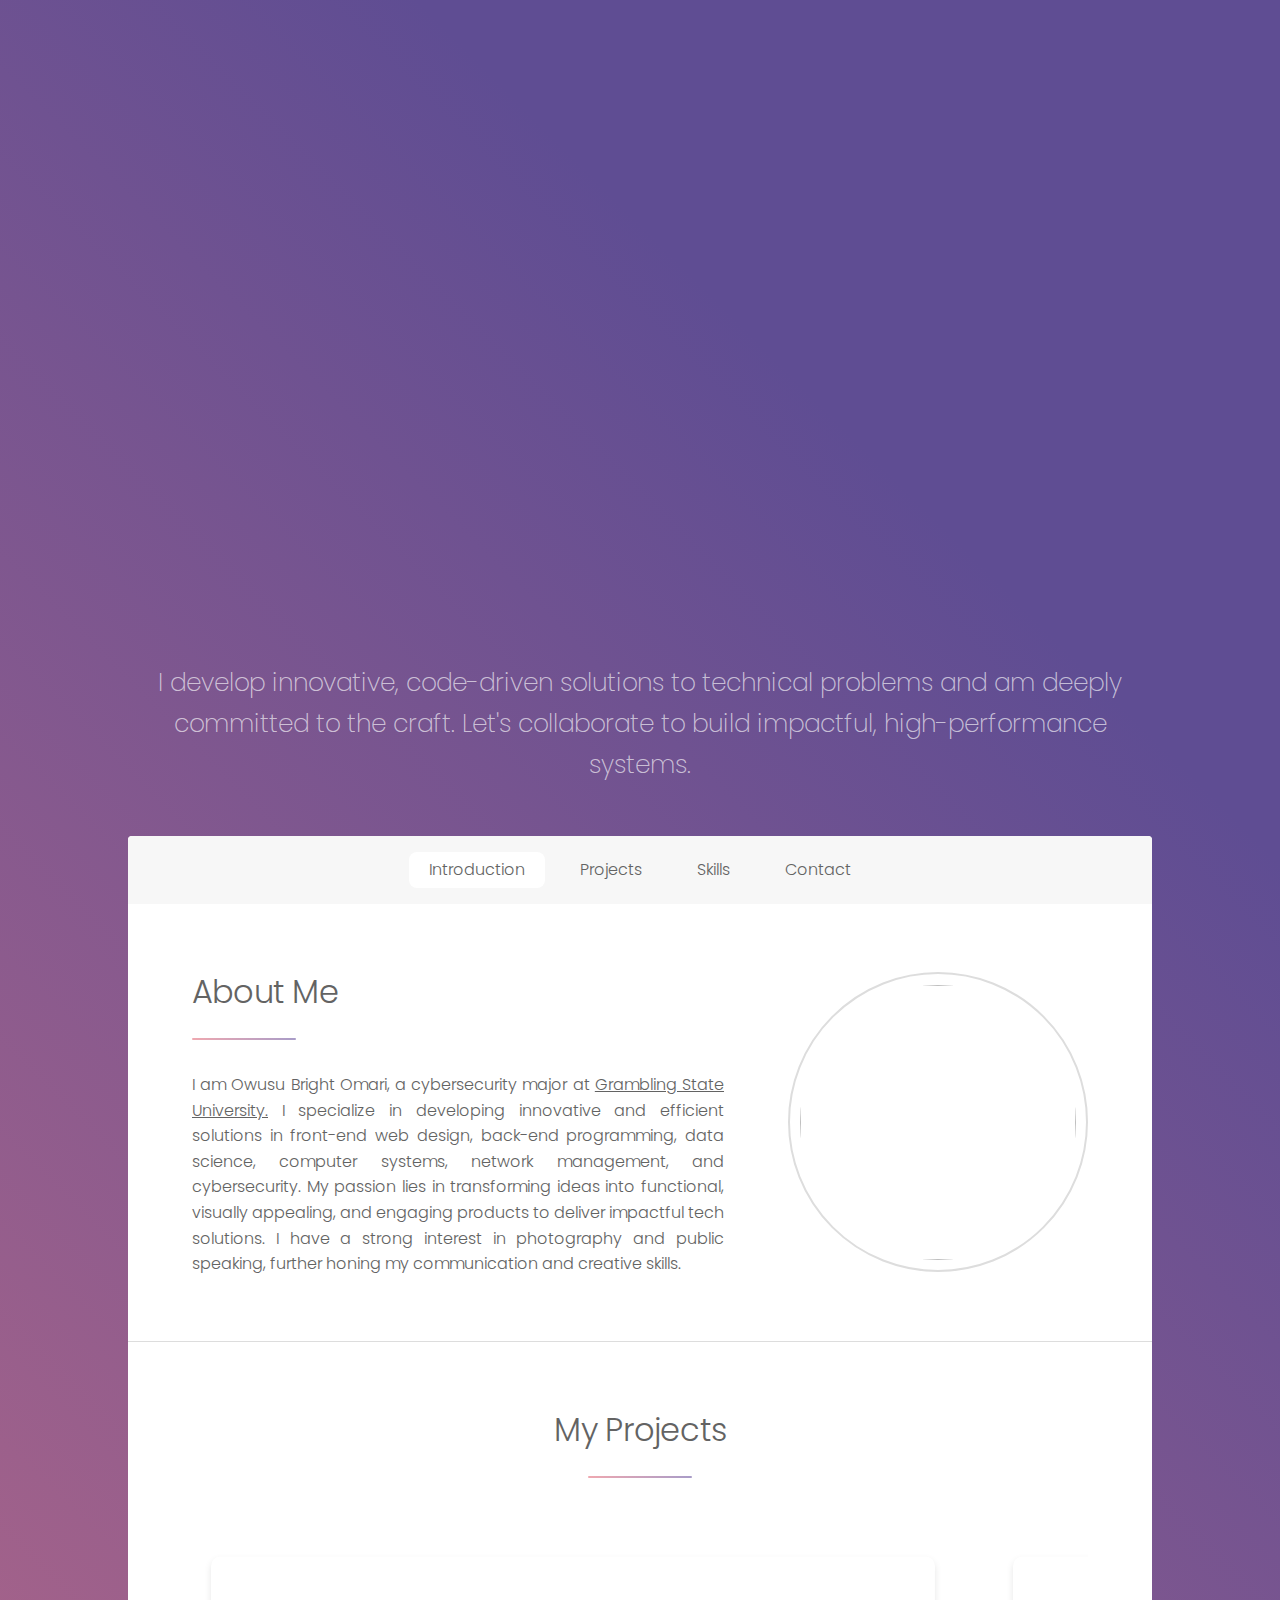
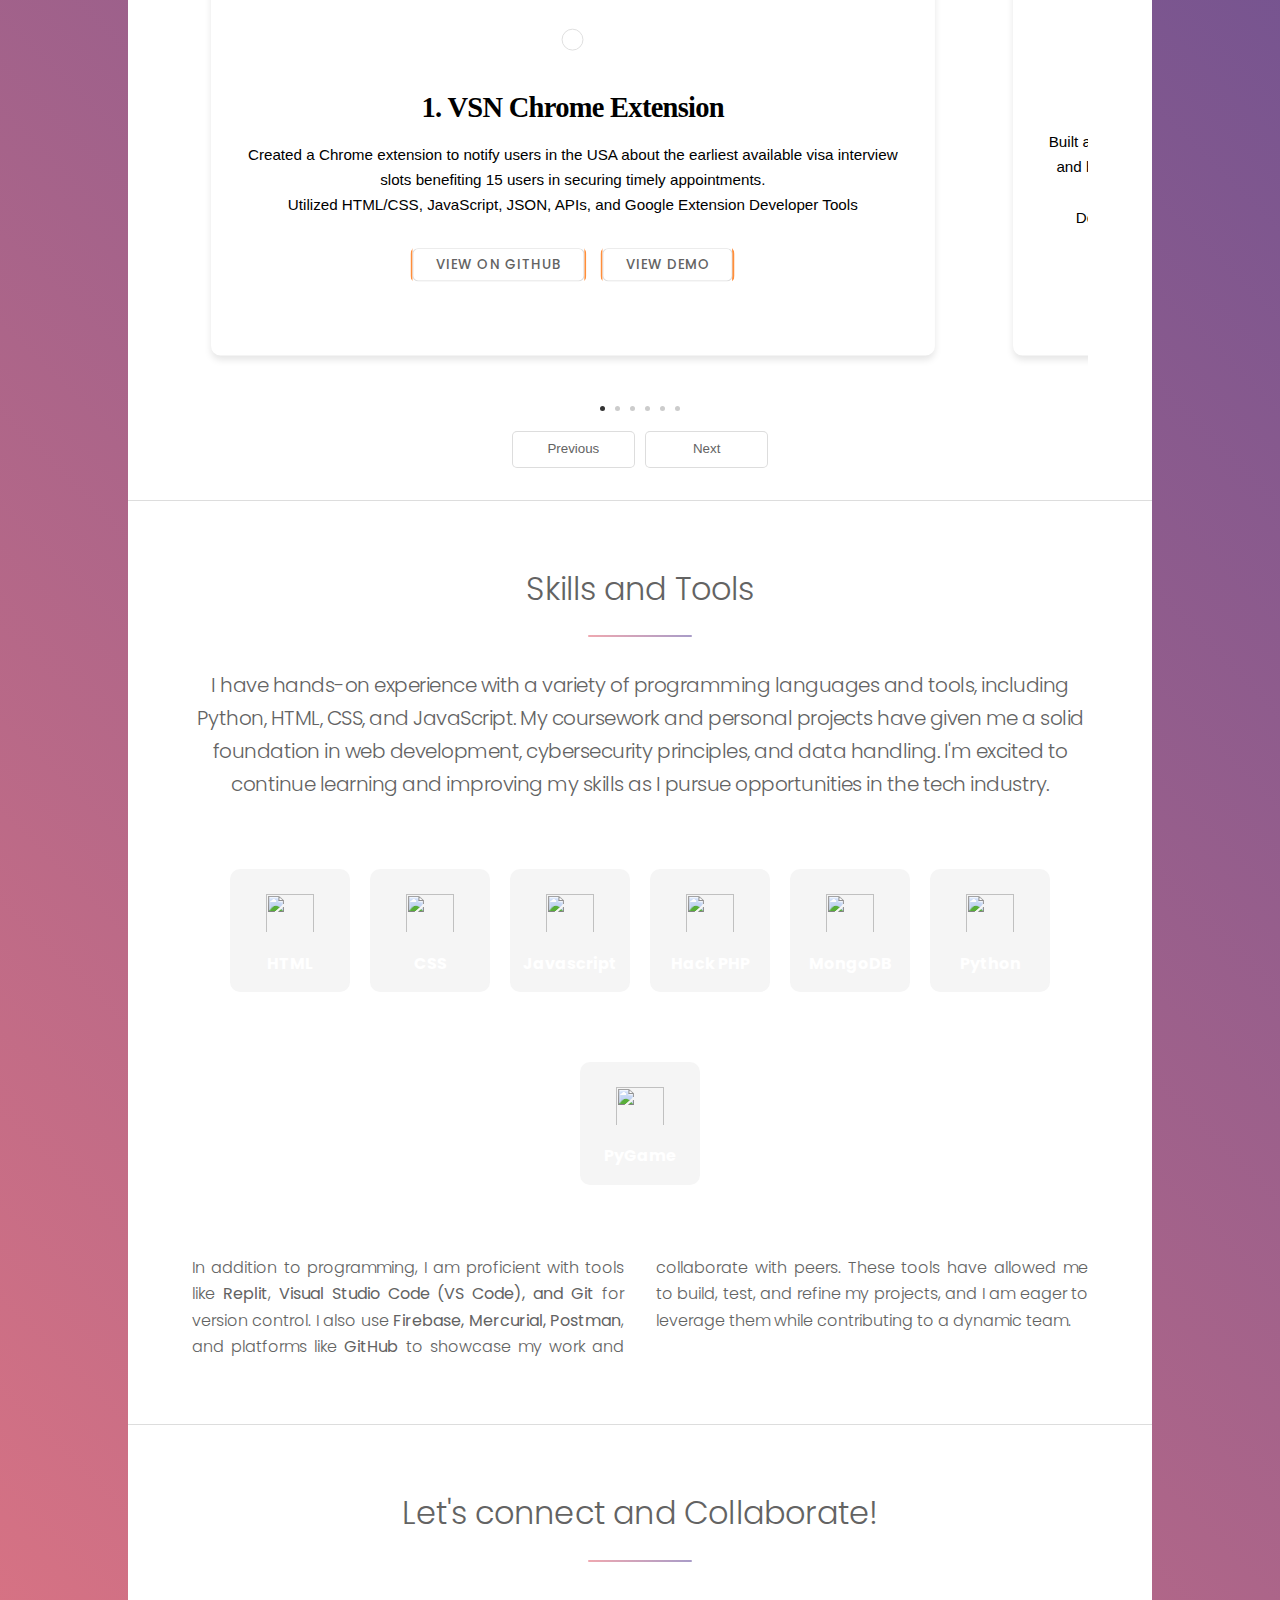
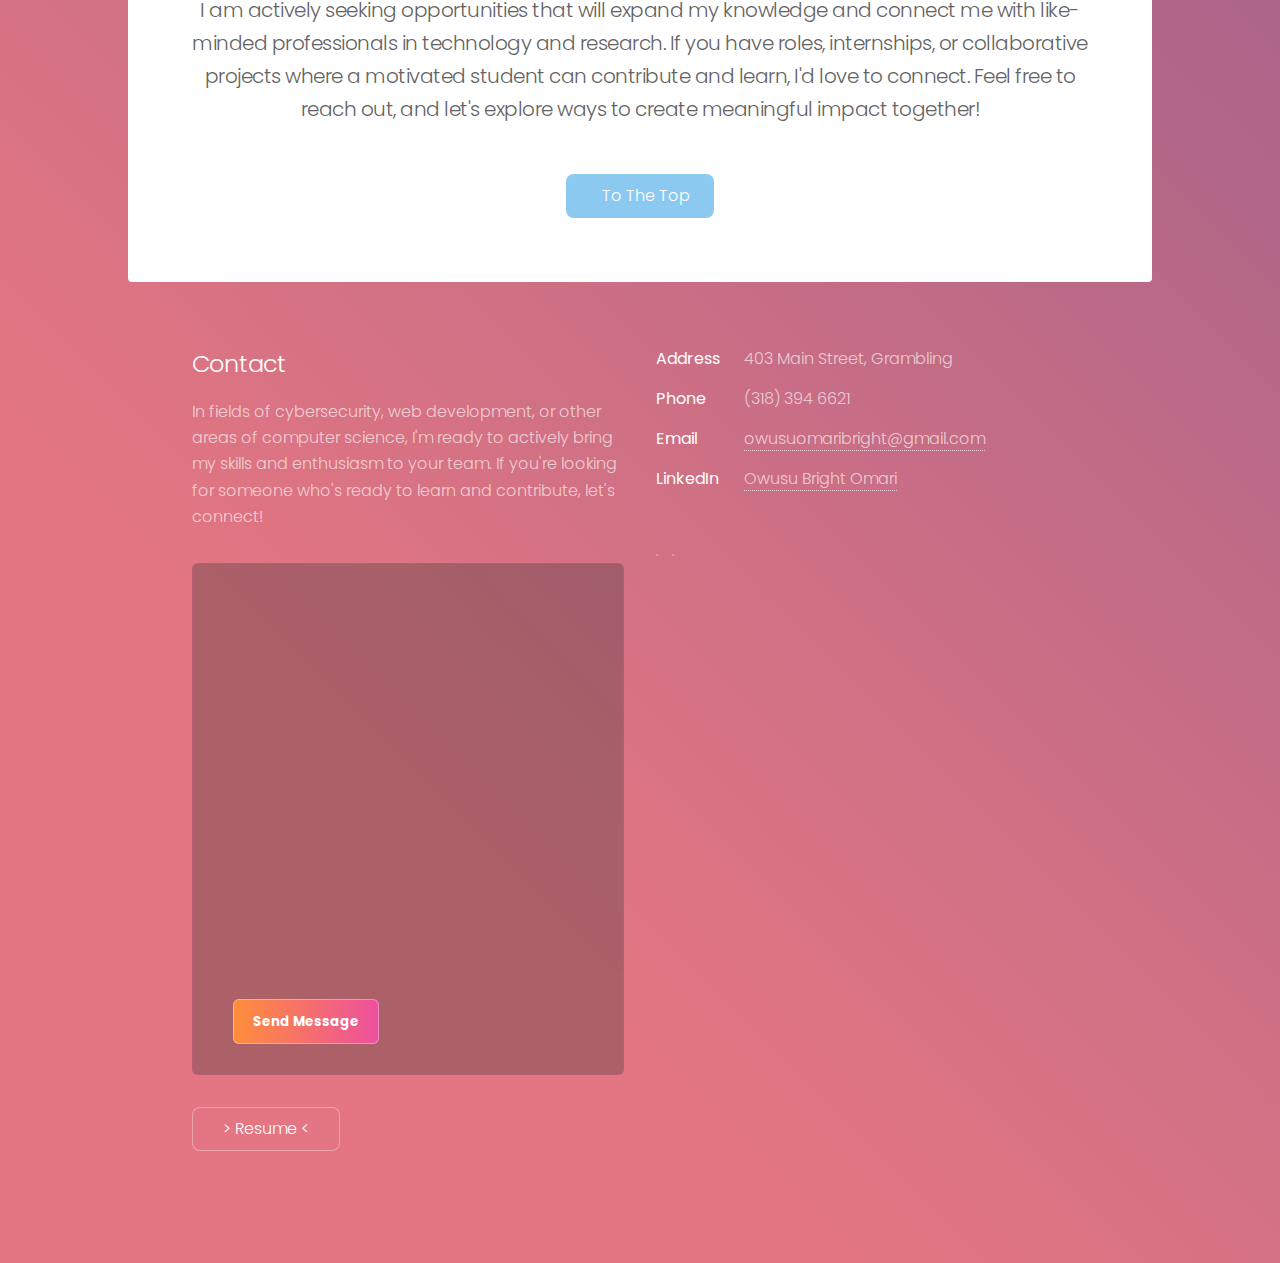
==== commit 0a451c2b: "updated resume and links" ====
--- a/index.html
+++ b/index.html
@@ -6,10 +6,7 @@
 		<meta name="viewport" content="width=device-width, initial-scale=1, user-scalable=no" />
 		<link rel="stylesheet" href="assets/css/main.css" />
 		<link rel="stylesheet" href="assets/css/more_style.css" />
-		<link rel="stylesheet" href="assets/css/project-grid.css" />
-		<link rel="stylesheet" href="assets/css/project-icons.css" />
 		<link rel="icon" src="favicon.ico" type="image/x-icon">
-		<link rel="stylesheet" href="https://cdnjs.cloudflare.com/ajax/libs/font-awesome/6.0.0/css/all.min.css">
 		<noscript><link rel="stylesheet" href="assets/css/noscript.css" /></noscript>
 		<script type="text/javascript" src="https://cdn.jsdelivr.net/npm/@emailjs/browser@3/dist/email.min.js"></script>
 	</head>
@@ -31,7 +28,7 @@
 					||Only those who dare to fail greatly can ever achieve greatly||
 				</p>
 				<div class="button-group">
-					<button class="resumer" onclick="window.open('owusu_omari_resume.pdf', '_blank')">
+					<button class="resumer" onclick="window.open('resume/owusu_omari_resume.pdf', '_blank')">
 						Resume
 					</button>
 					<button class="resumer" onclick="window.location.href='mailto:owusuomaribright@gmail.com?subject=Hello&body=Hi,%20I%20want%20to%20work%20with%20you.'">
@@ -71,78 +68,68 @@
 					</header>
 					<div class="project-grid">
 						<div class="project">
-							<div class="project-icon">
-								<i class="fas fa-church"></i>
-							</div>
-							<h3 style="font-family: Verdana; font-size: 30px; font-weight: 900; color: black; padding: 5px; border-radius:10px;">
-								1. Church Website</h3>
-							<p style="background-color: rgba(255, 255, 255, 0.644); color:black;">Developed a fully functional and informative website for my church. Website provides comprehensive coverage of church activities, member engagement, and related events.<br>Built using React, Tailwind CSS, Node.js, and deployed on Netlify.</p>
-							<div class="project-buttons">
-								<button onclick="window.open('https://github.com/omariomari2/Church-Site.git', '_blank')">View on GitHub</button>
-								<button onclick="window.open('https://welcome-to-church.netlify.app/', '_blank')">View Live Site</button>
-							</div>
-						</div>
-						<div class="project">
-							<div class="project-icon">
-								<i class="fas fa-shield-alt"></i>
-							</div>
-							<h3 style="font-family: Verdana; font-size: 30px; font-weight: 900; color: black; padding: 5px; border-radius:10px;">
-								2. Website Vulnerability Scanner</h3>
-							<p style="background-color: rgba(255, 255, 255, 0.644); color:black;">Developed a Python-based web security tool that performs comprehensive port scanning on user-provided URLs. The tool analyzes potential vulnerabilities and presents findings in clear, human-readable language, making security assessments accessible to non-technical users.<br>Built using Python, Asyncio, and Network Security principles.</p>
-							<div class="project-buttons">
-								<button onclick="window.open('https://github.com/omariomari2/Website-Vulnerability-Scanner.git', '_blank')">View on GitHub</button>
-								<button onclick="window.open('https://github.com/omariomari2/Website-Vulnerability-Scanner/blob/main/wvs%20demo.gif', '_blank')">View Demo</button>
-							</div>
-						</div>
-						<div class="project">
-							<div class="project-icon">
-								<i class="fas fa-stopwatch"></i>
-							</div>
-							<h3 style="font-family: Verdana; font-size: 30px; font-weight: 900; color: black; padding: 5px; border-radius:10px;">
-								3. Pomodoro Play Extension</h3>
+							<span class="icon solid major style1 fa-code"></span>
+							<h3 style="font-family: Verdana; font-size: 30px; font-weight: 900; background-color: rgba(255, 255, 255, 0.644); color: black; padding: 5px;" border-radius>
+								1. VSN Chrome Extension</h3>
+							<p style="background-color: rgba(255, 255, 255, 0.644); color:black;">Created a Chrome extension to notify users in the USA about the earliest available visa interview slots benefiting 15 users in securing timely appointments.<br>Utilized HTML/CSS, JavaScript, JSON, APIs, and Google Extension Developer Tools</p>
+							<div class="project-buttons">
+								<button onclick="window.open('https://github.com/omariomari2/VSN-Extension.git', '_blank')">View on GitHub</button>
+								<button onclick="window.open('https://demo-link.com/project6', '_blank')">View Demo</button>
+							</div>
+						</div>
+						<div class="project">
+							<span class="icon major style5 fa-gem"></span>
+							<h3 style="font-family: Verdana; font-size: 30px; font-weight: 900; background-color: rgba(182, 171, 171); color: black; padding: 5px; border-radius:10px;">
+								2. Pomodoro Play Extension</h3>
 							<p style="background-color: rgba(255, 255, 255, 0.644); color:black;">Built a Chrome extension that combines the Pomodoro technique with entertainment. It sets work and break timers, offering fun games during breaks to boost focus and make workspaces more engaging.<br>Developed using HTML/CSS, JavaScript, JSON, and Google Extension Developer Tools.</p>
 							<div class="project-buttons">
 								<button onclick="window.open('https://github.com/omariomari2/Pomodoro-Play.git', '_blank')">View on GitHub</button>
-								<button onclick="window.open('https://drive.google.com/file/d/1BozsxFAUqzG_eI2vsZMZCp3tictTIeor/view?usp=sharing', '_blank')">View Demo</button>
-							</div>
-						</div>
-						<div class="project">
-							<div class="project-icon">
-								<i class="fas fa-users"></i>
-							</div>
-							<h3 style="font-family: Verdana; font-size: 30px; font-weight: 900; color: black; padding: 5px; border-radius:10px;">
-								4. Research Team Landing Page</h3>
-							<p style="background-color: rgba(255, 255, 255, 0.644); color:black;">Designed a professional landing page with secure member verification, providing audiences with an immersive view into research processes, team dynamics, and findings. Implemented Firebase authentication for secure team member access.<br>Built using HTML/CSS, JavaScript, and Firebase Authentication.</p>
-							<div class="project-buttons">
-								<button onclick="window.open('https://github.com/omariomari2/The-Research-Team.git', '_blank')">View on GitHub</button>
-								<button onclick="window.open('https://omariomari2.github.io/The-Research-Team/', '_blank')">View Live Site</button>
-							</div>
-						</div>
-						<div class="project">
-							<div class="project-icon">
-								<i class="fas fa-keyboard"></i>
-							</div>
-							<h3 style="font-family: Verdana; font-size: 30px; font-weight: 900; color: black; padding: 5px; border-radius:10px;">
+								<button onclick="window.open('https://demo-link.com/project6', '_blank')">View Demo</button>
+							</div>
+						</div>
+						<div class="project">
+							<span class="icon major style5 fa-gem"></span>
+							<h3 style="font-family: Verdana; font-size: 30px; font-weight: 900; background-color: rgba(182, 171, 171); color: black; padding: 5px; border-radius:10px;">
+								3. Research Project</h3>
+							<p style="background-color: rgba(255, 255, 255, 0.644); color:black;">An intensive and educative research work to examine workplace monitoring's impact on productivity, satisfaction, and well-being while addressing legal and ethical concerns. It aims to develop a transparent, ethical, and efficient all-in-one solution that fosters trust and balances monitoring with employee rights.</p>
+							<div class="project-buttons">
+								<button onclick="window.open('https://github.com/omariomari2/Research-Project.git', '_blank')">View on GitHub</button>
+								<button onclick="window.open('https://demo-link.com/project6', '_blank')">View Demo</button>
+							</div>
+						</div>
+						<div class="project">
+							<span class="icon major style3 fa-copy"></span>
+							<h3 style="font-family: Verdana; font-size: 30px; font-weight: 900; background-color: rgba(182, 171, 171); color: black; padding: 5px; border-radius:10px;">
+								4. 2048</h3>
+							<p style="background-color: rgba(255, 255, 255, 0.644); color:black;">Developed a 2048 game with Python and Pygame, implementing key mechanics like grid management and tile merging for smooth user interaction.</p>
+							<div class="project-buttons">
+								<button onclick="window.open('https://github.com/omariomari2/2048.git', '_blank')">View on GitHub</button>
+								<button onclick="window.open('https://demo-link.com/project1', '_blank')">View Demo</button>
+							</div>
+						</div>
+						<div class="project">
+							<span class="icon solid major style1 fa-code"></span>
+							<h3 style="font-family: Verdana; font-size: 30px; font-weight: 900; background-color: rgba(182, 171, 171); color: black; padding: 5px; border-radius:10px;">
 								5. Words Per Minute</h3>
 							<p style="background-color: rgba(255, 255, 255, 0.644); color:black;">Developed a Python-based application to calculate typing speed in words per minute (WPM). This project evaluates typing efficiency and helps users track and improve their speed.</p>
 							<div class="project-buttons">
 								<button onclick="window.open('https://github.com/omariomari2/Words-Per-Minute-.git', '_blank')">View on GitHub</button>
-								<button onclick="window.open('https://github.com/omariomari2/Words-Per-Minute-/blob/main/WPM%20demo.gif', '_blank')">View Demo</button>
-							</div>
-						</div>
-						<div class="project">
-							<div class="project-icon">
-								<i class="fas fa-folder-open"></i>
-							</div>
-							<h3 style="font-family: Verdana; font-size: 30px; font-weight: 900; color: black; padding: 5px; border-radius:10px;">
-								6. View All Projects</h3>
-							<p style="background-color: rgba(255, 255, 255, 0.644); color:black;">Explore my complete portfolio of projects on my dedicated projects page, where you can find detailed information, live demos, and links to all my work.</p>
-							<div class="project-buttons">
-								<button onclick="window.open('https://omariomari2.github.io/Projects-Display/', '_blank')">View Projects</button>
-							</div>
+								<button onclick="window.open('https://demo-link.com/project6', '_blank')">View Demo</button>
+							</div>
+						</div>
+						<div class="project">
+							<span class="icon major style3 fa-copy"></span>
+							<h3 style="font-family: Verdana; font-size: 30px; font-weight: 900; background-color: rgba(182, 171, 171); color: black; padding: 5px; border-radius:10px;">
+								More coming up next!</h3>
+							<!-- <p>Developed a 2048 game with Python and Pygame, implementing key mechanics like grid management and tile merging for smooth user interaction.</p>
+							<div class="project-buttons">
+								<button onclick="window.open('https://github.com/username/project1', '_blank')">View on GitHub</button>
+								<button onclick="window.open('https://demo-link.com/project1', '_blank')">View Demo</button>
+							</div> -->
 						</div>
 					</div>
 					<div class="project-indicators">
+						<span class="dot"></span>
 						<span class="dot"></span>
 						<span class="dot"></span>
 						<span class="dot"></span>
@@ -165,42 +152,37 @@
 						<div class="skill">
 							<img class="logos" src="images/html logo.png" style="width: 3em; padding-top: 10px;">
 							<p style="font-weight: bold; padding-bottom: 0px;">HTML</p>
-							<span class="skill-tooltip">Used HTML in: Church Website, Pomodoro Play Extension</span>
+							<span class="skill-tooltip">Used HTML in: VSN Chrome Extension, Pomodoro Play Extension</span>
 						</div>
 						<div class="skill">
 							<img class="logos" src="images/logo-css-3-2048.png" style="width: 3em; padding-top: 10px;">
 							<p style="font-weight: bold; padding-bottom: 0px;">CSS</p>
-							<span class="skill-tooltip">Used CSS in: Church Website, Pomodoro Play Extension</span>
+							<span class="skill-tooltip">Used CSS in: VSN Chrome Extension, Pomodoro Play Extension</span>
 						</div>
 						<div class="skill">
 							<img class="logos" src="images/java.webp" style="width: 3em; padding-top: 10px;">
-							<p style="font-weight: bold; padding-bottom: 0px;">JavaScript</p>
-							<span class="skill-tooltip">Used Javascript in: Church Website, Pomodoro Play Extension</span>
-						</div>
-						<div class="skill">
-							<img class="logos" src="images/react.png" style="width: 3em; padding-top: 10px;">
-							<p style="font-weight: bold; padding-bottom: 0px;">React</p>
-							<span class="skill-tooltip">Used React in: Church Website</span>
-						</div>
-						<div class="skill">
-							<img class="logos" src="images/tailwind.png" style="width: 3em; padding-top: 10px;">
-							<p style="font-weight: bold; padding-bottom: 0px;">Tailwind</p>
-							<span class="skill-tooltip">Used Tailwind in: Church Website</span>
-						</div>
-						<div class="skill">
-							<img class="logos" src="images/nodejs.png" style="width: 3em; padding-top: 10px;">
-							<p style="font-weight: bold; padding-bottom: 0px;">Node.js</p>
-							<span class="skill-tooltip">Used Node.js in: Church Website</span>
+							<p style="font-weight: bold; padding-bottom: 0px;">Javascript</p>
+							<span class="skill-tooltip">Used Javascript in: VSN Chrome Extension, Pomodoro Play Extension</span>
+						</div>
+						<div class="skill">
+							<img class="logos" src="images/hack.png" style="width: 3em; padding-top: 10px;">
+							<p style="font-weight: bold; padding-bottom: 0px;">Hack PHP</p>
+							<span class="skill-tooltip">Used Hack PHP in: Research Project</span>
+						</div>
+						<div class="skill">
+							<img class="logos" src="images/mongo.png" style="width: 3em; padding-top: 10px;">
+							<p style="font-weight: bold; padding-bottom: 0px;">MongoDB</p>
+							<span class="skill-tooltip">Used MongoDB in: VSN Chrome Extension</span>
 						</div>
 						<div class="skill">
 							<img class="logos" src="images/python-logo.png" style="width: 3em; padding-top: 10px;">
 							<p style="font-weight: bold; padding-bottom: 0px;">Python</p>
-							<span class="skill-tooltip">Used Python in: Words Per Minute, Website Vulnerability Scanner</span>
-						</div>
-						<div class="skill">
-							<img class="logos" src="images/network-security.png" style="width: 3em; padding-top: 10px;">
-							<p style="font-weight: bold; padding-bottom: 0px;">Network Security</p>
-							<span class="skill-tooltip">Used in: Website Vulnerability Scanner</span>
+							<span class="skill-tooltip">Used Python in: 2048 Game, Words Per Minute</span>
+						</div>
+						<div class="skill">
+							<img class="logos" src="images/pygame.webp" style="width: 3em; padding-top: 10px;">
+							<p style="font-weight: bold; padding-bottom: 0px;">PyGame</p>
+							<span class="skill-tooltip">Used PyGame in: 2048 Game</span>
 						</div>
 					</div>
 					<p class="content">
@@ -261,7 +243,7 @@
 					</form>
 					
 					<ul class="actions">
-						<li><a href="owusu_omari_resume.pdf" class="button">&gt; Resume &lt; </a></li>
+						<li><a href="resume/owusu_omari_resume.pdf" class="button">&gt; Resume &lt; </a></li>
 					</ul>
 				</section>
 				<section>
@@ -276,9 +258,8 @@
 						<dd><a target="_blank" href="https://www.linkedin.com/in/omariowusu-bright/">Owusu Bright Omari</a></dd>
 					</dl>
 					<ul class="icons">
-						<li><a href="#" class="icon brands fa-twitter alt"><span class="label">Twitter</span></a></li>
 						<li><a href="https://github.com/omariomari2" target="_blank" class="icon brands fa-github alt"><span class="label">GitHub</span></a></li>
-						<li><a href="#" class="icon brands fa-dribbble alt"><span class="label">Dribbble</span></a></li>
+						<li><a href="https://www.linkedin.com/in/omariowusu-bright/" target="_blank" class="icon brands fa-linkedin alt"><span class="label">LinkedIn</span></a></li>
 					</ul>
 				</section>
 			</footer>
@@ -314,7 +295,7 @@
 				const rocket = document.querySelector('.rocket-animate');
 				rocket.classList.add('move');
 				setTimeout(() => {
-					window.open('owusu_omari_resume.pdf', '_blank');
+					window.open('resume/owusu_omari_resume.pdf', '_blank');
 				}, 1000);
 			}
 		</script>
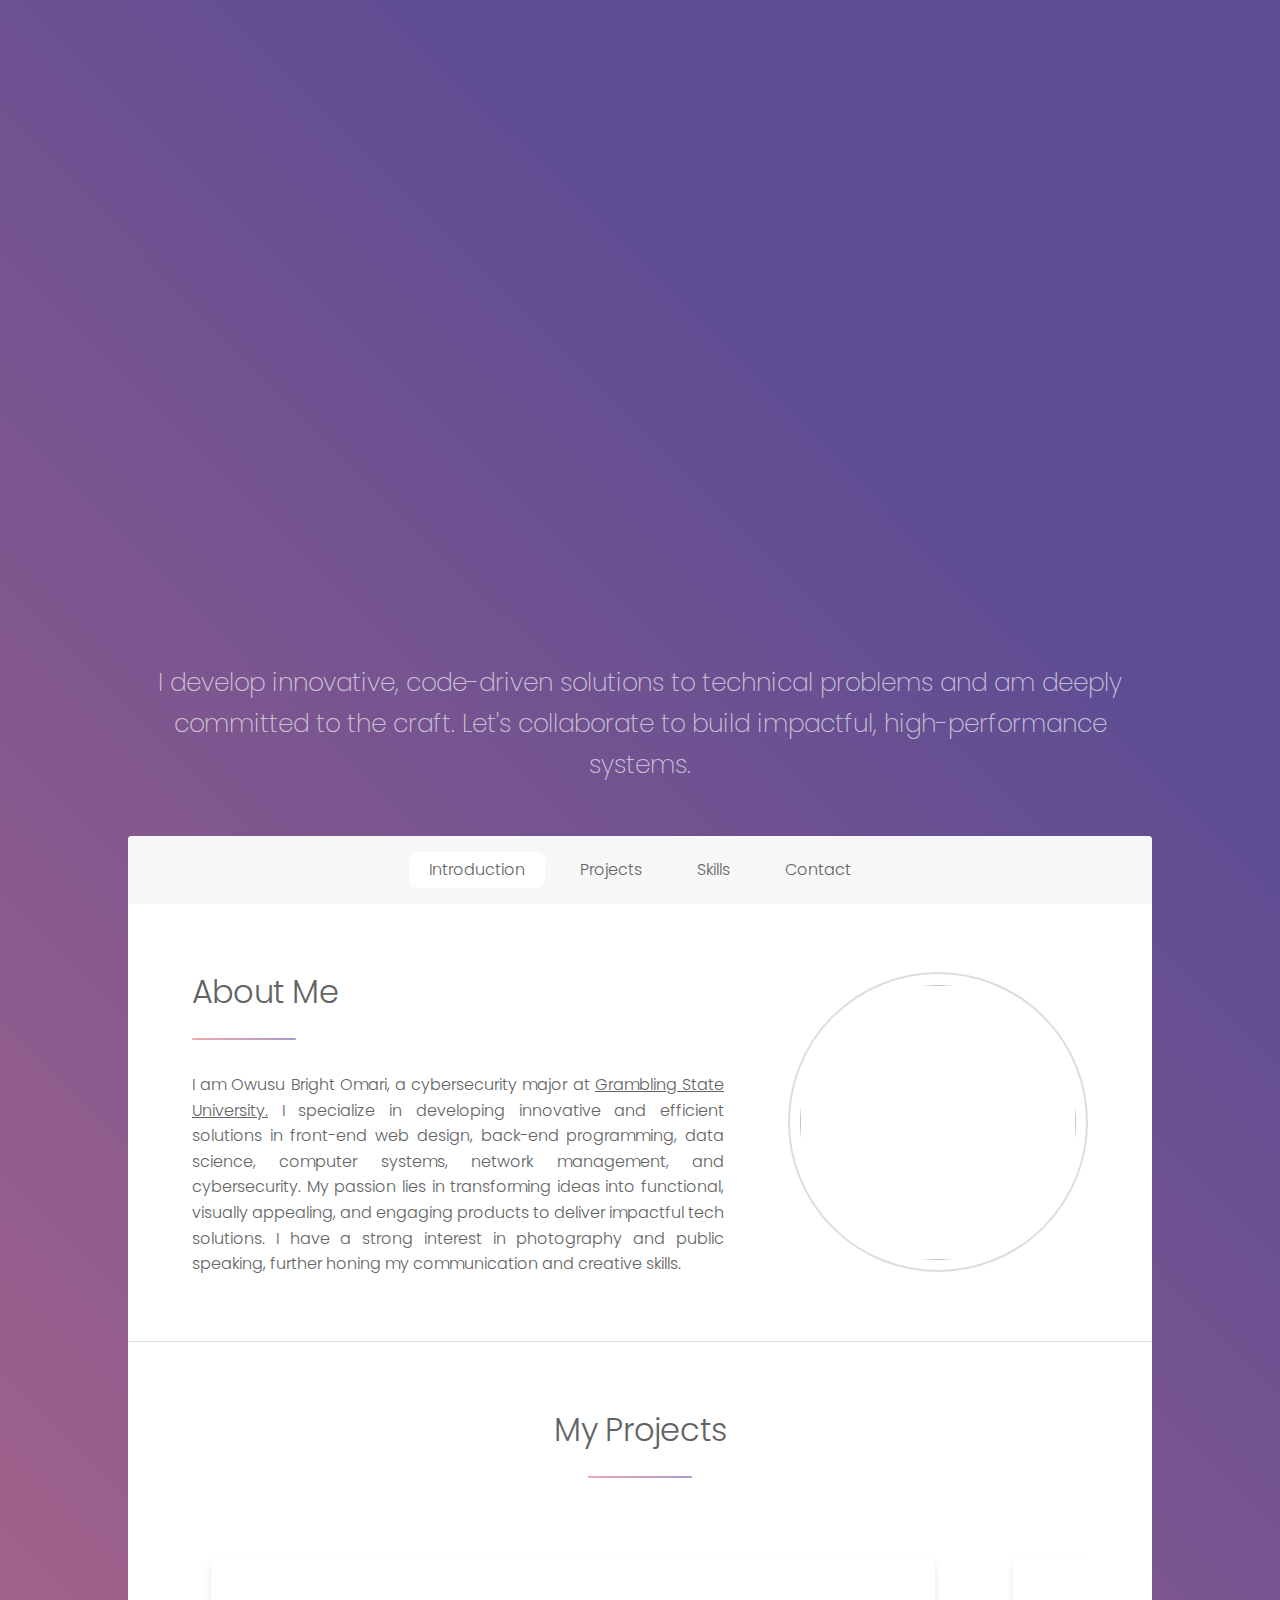
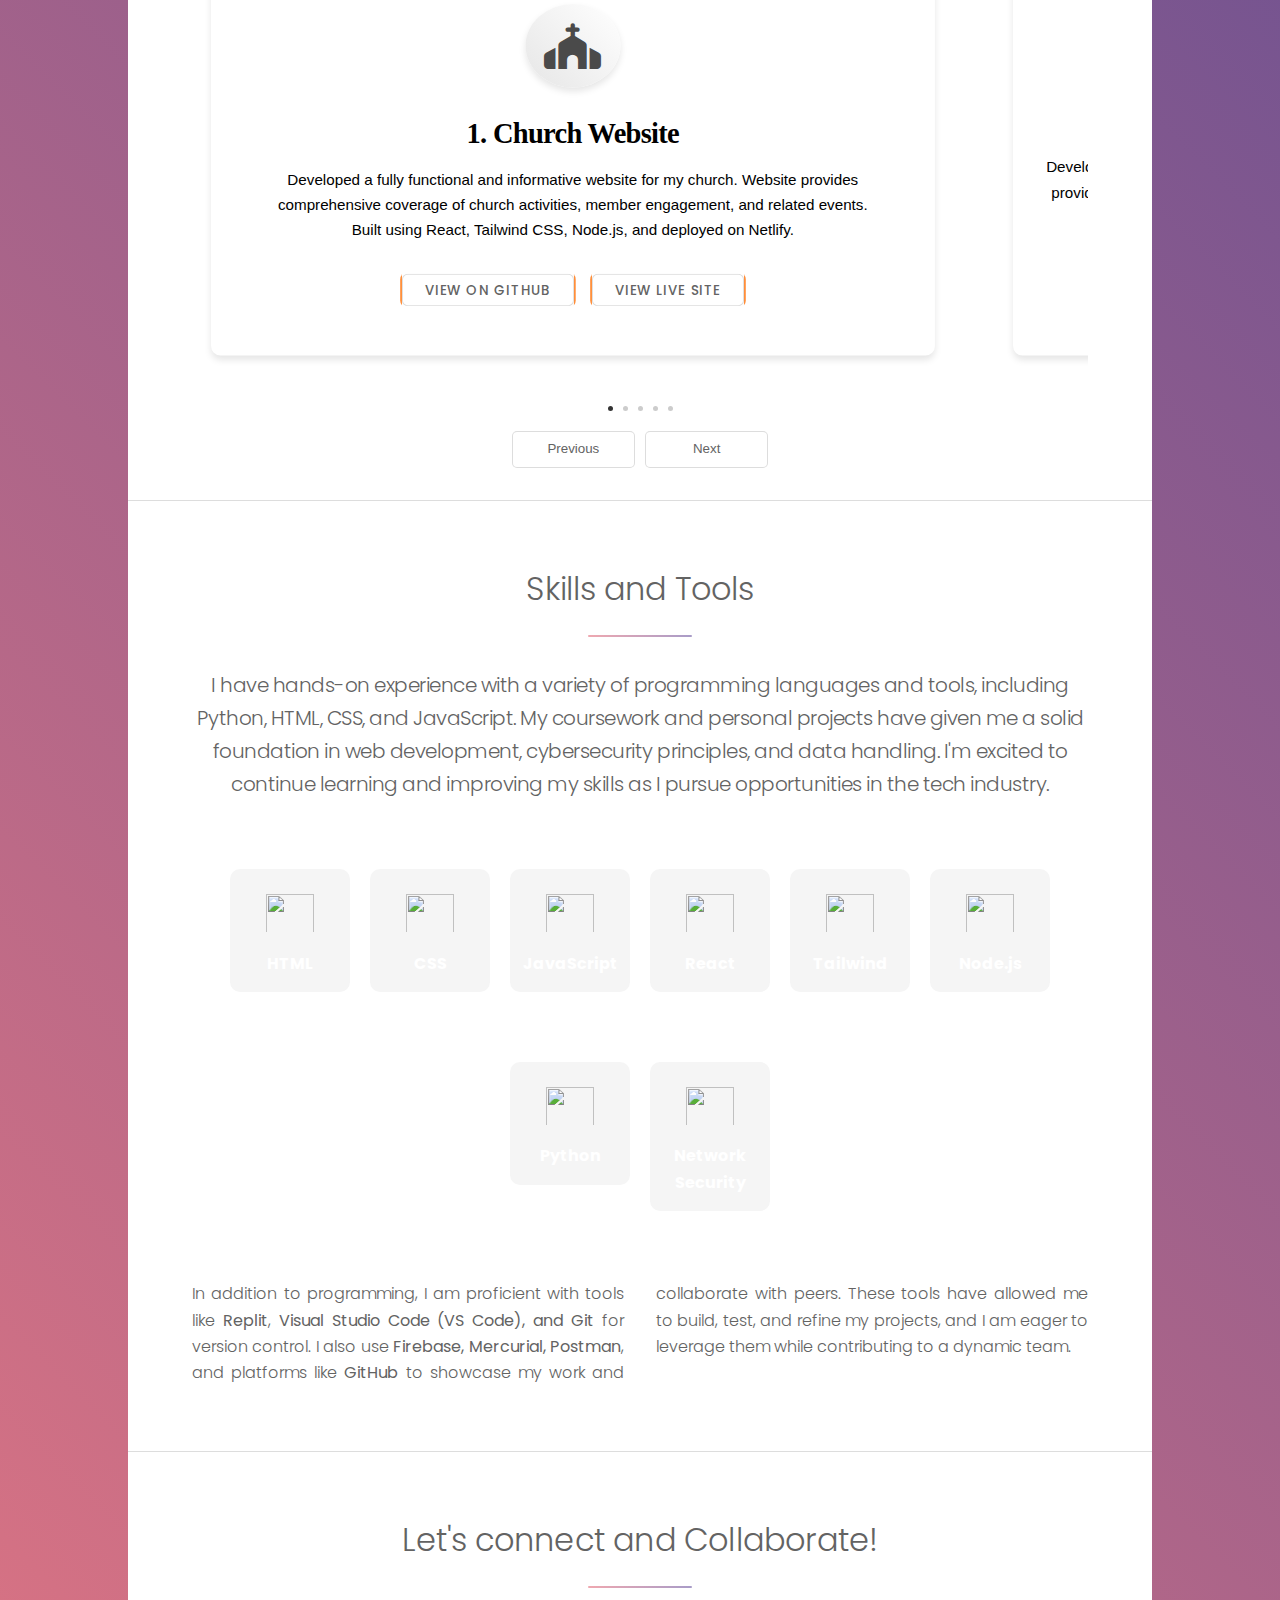
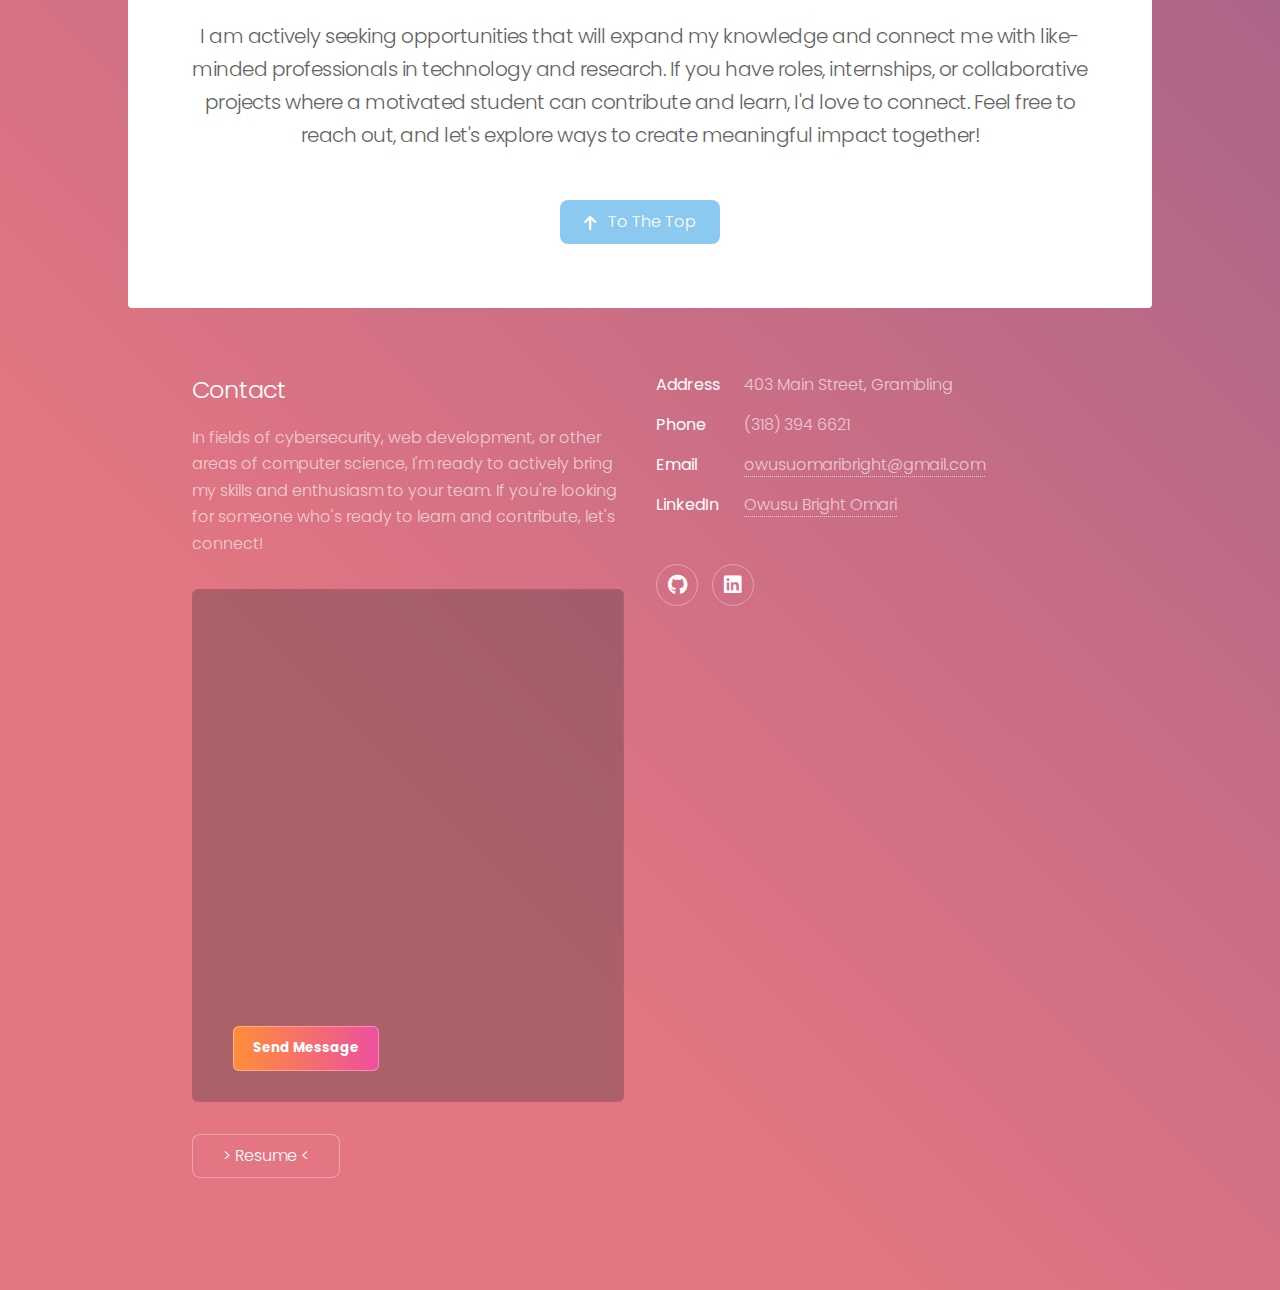
==== commit 5f9115fd: "Merge branch 'main' of https://github.com/omariomari2/Personal-Website" ====
--- a/index.html
+++ b/index.html
@@ -6,7 +6,10 @@
 		<meta name="viewport" content="width=device-width, initial-scale=1, user-scalable=no" />
 		<link rel="stylesheet" href="assets/css/main.css" />
 		<link rel="stylesheet" href="assets/css/more_style.css" />
+		<link rel="stylesheet" href="assets/css/project-grid.css" />
+		<link rel="stylesheet" href="assets/css/project-icons.css" />
 		<link rel="icon" src="favicon.ico" type="image/x-icon">
+		<link rel="stylesheet" href="https://cdnjs.cloudflare.com/ajax/libs/font-awesome/6.0.0/css/all.min.css">
 		<noscript><link rel="stylesheet" href="assets/css/noscript.css" /></noscript>
 		<script type="text/javascript" src="https://cdn.jsdelivr.net/npm/@emailjs/browser@3/dist/email.min.js"></script>
 	</head>
@@ -68,68 +71,78 @@
 					</header>
 					<div class="project-grid">
 						<div class="project">
-							<span class="icon solid major style1 fa-code"></span>
-							<h3 style="font-family: Verdana; font-size: 30px; font-weight: 900; background-color: rgba(255, 255, 255, 0.644); color: black; padding: 5px;" border-radius>
-								1. VSN Chrome Extension</h3>
-							<p style="background-color: rgba(255, 255, 255, 0.644); color:black;">Created a Chrome extension to notify users in the USA about the earliest available visa interview slots benefiting 15 users in securing timely appointments.<br>Utilized HTML/CSS, JavaScript, JSON, APIs, and Google Extension Developer Tools</p>
-							<div class="project-buttons">
-								<button onclick="window.open('https://github.com/omariomari2/VSN-Extension.git', '_blank')">View on GitHub</button>
-								<button onclick="window.open('https://demo-link.com/project6', '_blank')">View Demo</button>
-							</div>
-						</div>
-						<div class="project">
-							<span class="icon major style5 fa-gem"></span>
-							<h3 style="font-family: Verdana; font-size: 30px; font-weight: 900; background-color: rgba(182, 171, 171); color: black; padding: 5px; border-radius:10px;">
-								2. Pomodoro Play Extension</h3>
+							<div class="project-icon">
+								<i class="fas fa-church"></i>
+							</div>
+							<h3 style="font-family: Verdana; font-size: 30px; font-weight: 900; color: black; padding: 5px; border-radius:10px;">
+								1. Church Website</h3>
+							<p style="background-color: rgba(255, 255, 255, 0.644); color:black;">Developed a fully functional and informative website for my church. Website provides comprehensive coverage of church activities, member engagement, and related events.<br>Built using React, Tailwind CSS, Node.js, and deployed on Netlify.</p>
+							<div class="project-buttons">
+								<button onclick="window.open('https://github.com/omariomari2/Church-Site.git', '_blank')">View on GitHub</button>
+								<button onclick="window.open('https://welcome-to-church.netlify.app/', '_blank')">View Live Site</button>
+							</div>
+						</div>
+						<div class="project">
+							<div class="project-icon">
+								<i class="fas fa-shield-alt"></i>
+							</div>
+							<h3 style="font-family: Verdana; font-size: 30px; font-weight: 900; color: black; padding: 5px; border-radius:10px;">
+								2. Website Vulnerability Scanner</h3>
+							<p style="background-color: rgba(255, 255, 255, 0.644); color:black;">Developed a Python-based web security tool that performs comprehensive port scanning on user-provided URLs. The tool analyzes potential vulnerabilities and presents findings in clear, human-readable language, making security assessments accessible to non-technical users.<br>Built using Python, Asyncio, and Network Security principles.</p>
+							<div class="project-buttons">
+								<button onclick="window.open('https://github.com/omariomari2/Website-Vulnerability-Scanner.git', '_blank')">View on GitHub</button>
+								<button onclick="window.open('https://github.com/omariomari2/Website-Vulnerability-Scanner/blob/main/wvs%20demo.gif', '_blank')">View Demo</button>
+							</div>
+						</div>
+						<div class="project">
+							<div class="project-icon">
+								<i class="fas fa-stopwatch"></i>
+							</div>
+							<h3 style="font-family: Verdana; font-size: 30px; font-weight: 900; color: black; padding: 5px; border-radius:10px;">
+								3. Pomodoro Play Extension</h3>
 							<p style="background-color: rgba(255, 255, 255, 0.644); color:black;">Built a Chrome extension that combines the Pomodoro technique with entertainment. It sets work and break timers, offering fun games during breaks to boost focus and make workspaces more engaging.<br>Developed using HTML/CSS, JavaScript, JSON, and Google Extension Developer Tools.</p>
 							<div class="project-buttons">
 								<button onclick="window.open('https://github.com/omariomari2/Pomodoro-Play.git', '_blank')">View on GitHub</button>
-								<button onclick="window.open('https://demo-link.com/project6', '_blank')">View Demo</button>
-							</div>
-						</div>
-						<div class="project">
-							<span class="icon major style5 fa-gem"></span>
-							<h3 style="font-family: Verdana; font-size: 30px; font-weight: 900; background-color: rgba(182, 171, 171); color: black; padding: 5px; border-radius:10px;">
-								3. Research Project</h3>
-							<p style="background-color: rgba(255, 255, 255, 0.644); color:black;">An intensive and educative research work to examine workplace monitoring's impact on productivity, satisfaction, and well-being while addressing legal and ethical concerns. It aims to develop a transparent, ethical, and efficient all-in-one solution that fosters trust and balances monitoring with employee rights.</p>
-							<div class="project-buttons">
-								<button onclick="window.open('https://github.com/omariomari2/Research-Project.git', '_blank')">View on GitHub</button>
-								<button onclick="window.open('https://demo-link.com/project6', '_blank')">View Demo</button>
-							</div>
-						</div>
-						<div class="project">
-							<span class="icon major style3 fa-copy"></span>
-							<h3 style="font-family: Verdana; font-size: 30px; font-weight: 900; background-color: rgba(182, 171, 171); color: black; padding: 5px; border-radius:10px;">
-								4. 2048</h3>
-							<p style="background-color: rgba(255, 255, 255, 0.644); color:black;">Developed a 2048 game with Python and Pygame, implementing key mechanics like grid management and tile merging for smooth user interaction.</p>
-							<div class="project-buttons">
-								<button onclick="window.open('https://github.com/omariomari2/2048.git', '_blank')">View on GitHub</button>
-								<button onclick="window.open('https://demo-link.com/project1', '_blank')">View Demo</button>
-							</div>
-						</div>
-						<div class="project">
-							<span class="icon solid major style1 fa-code"></span>
-							<h3 style="font-family: Verdana; font-size: 30px; font-weight: 900; background-color: rgba(182, 171, 171); color: black; padding: 5px; border-radius:10px;">
+								<button onclick="window.open('https://drive.google.com/file/d/1BozsxFAUqzG_eI2vsZMZCp3tictTIeor/view?usp=sharing', '_blank')">View Demo</button>
+							</div>
+						</div>
+						<div class="project">
+							<div class="project-icon">
+								<i class="fas fa-users"></i>
+							</div>
+							<h3 style="font-family: Verdana; font-size: 30px; font-weight: 900; color: black; padding: 5px; border-radius:10px;">
+								4. Research Team Landing Page</h3>
+							<p style="background-color: rgba(255, 255, 255, 0.644); color:black;">Designed a professional landing page with secure member verification, providing audiences with an immersive view into research processes, team dynamics, and findings. Implemented Firebase authentication for secure team member access.<br>Built using HTML/CSS, JavaScript, and Firebase Authentication.</p>
+							<div class="project-buttons">
+								<button onclick="window.open('https://github.com/omariomari2/The-Research-Team.git', '_blank')">View on GitHub</button>
+								<button onclick="window.open('https://omariomari2.github.io/The-Research-Team/', '_blank')">View Live Site</button>
+							</div>
+						</div>
+						<div class="project">
+							<div class="project-icon">
+								<i class="fas fa-keyboard"></i>
+							</div>
+							<h3 style="font-family: Verdana; font-size: 30px; font-weight: 900; color: black; padding: 5px; border-radius:10px;">
 								5. Words Per Minute</h3>
 							<p style="background-color: rgba(255, 255, 255, 0.644); color:black;">Developed a Python-based application to calculate typing speed in words per minute (WPM). This project evaluates typing efficiency and helps users track and improve their speed.</p>
 							<div class="project-buttons">
 								<button onclick="window.open('https://github.com/omariomari2/Words-Per-Minute-.git', '_blank')">View on GitHub</button>
-								<button onclick="window.open('https://demo-link.com/project6', '_blank')">View Demo</button>
-							</div>
-						</div>
-						<div class="project">
-							<span class="icon major style3 fa-copy"></span>
-							<h3 style="font-family: Verdana; font-size: 30px; font-weight: 900; background-color: rgba(182, 171, 171); color: black; padding: 5px; border-radius:10px;">
-								More coming up next!</h3>
-							<!-- <p>Developed a 2048 game with Python and Pygame, implementing key mechanics like grid management and tile merging for smooth user interaction.</p>
-							<div class="project-buttons">
-								<button onclick="window.open('https://github.com/username/project1', '_blank')">View on GitHub</button>
-								<button onclick="window.open('https://demo-link.com/project1', '_blank')">View Demo</button>
-							</div> -->
+								<button onclick="window.open('https://github.com/omariomari2/Words-Per-Minute-/blob/main/WPM%20demo.gif', '_blank')">View Demo</button>
+							</div>
+						</div>
+						<div class="project">
+							<div class="project-icon">
+								<i class="fas fa-folder-open"></i>
+							</div>
+							<h3 style="font-family: Verdana; font-size: 30px; font-weight: 900; color: black; padding: 5px; border-radius:10px;">
+								6. View All Projects</h3>
+							<p style="background-color: rgba(255, 255, 255, 0.644); color:black;">Explore my complete portfolio of projects on my dedicated projects page, where you can find detailed information, live demos, and links to all my work.</p>
+							<div class="project-buttons">
+								<button onclick="window.open('https://omariomari2.github.io/Projects-Display/', '_blank')">View Projects</button>
+							</div>
 						</div>
 					</div>
 					<div class="project-indicators">
-						<span class="dot"></span>
 						<span class="dot"></span>
 						<span class="dot"></span>
 						<span class="dot"></span>
@@ -152,37 +165,42 @@
 						<div class="skill">
 							<img class="logos" src="images/html logo.png" style="width: 3em; padding-top: 10px;">
 							<p style="font-weight: bold; padding-bottom: 0px;">HTML</p>
-							<span class="skill-tooltip">Used HTML in: VSN Chrome Extension, Pomodoro Play Extension</span>
+							<span class="skill-tooltip">Used HTML in: Church Website, Pomodoro Play Extension</span>
 						</div>
 						<div class="skill">
 							<img class="logos" src="images/logo-css-3-2048.png" style="width: 3em; padding-top: 10px;">
 							<p style="font-weight: bold; padding-bottom: 0px;">CSS</p>
-							<span class="skill-tooltip">Used CSS in: VSN Chrome Extension, Pomodoro Play Extension</span>
+							<span class="skill-tooltip">Used CSS in: Church Website, Pomodoro Play Extension</span>
 						</div>
 						<div class="skill">
 							<img class="logos" src="images/java.webp" style="width: 3em; padding-top: 10px;">
-							<p style="font-weight: bold; padding-bottom: 0px;">Javascript</p>
-							<span class="skill-tooltip">Used Javascript in: VSN Chrome Extension, Pomodoro Play Extension</span>
-						</div>
-						<div class="skill">
-							<img class="logos" src="images/hack.png" style="width: 3em; padding-top: 10px;">
-							<p style="font-weight: bold; padding-bottom: 0px;">Hack PHP</p>
-							<span class="skill-tooltip">Used Hack PHP in: Research Project</span>
-						</div>
-						<div class="skill">
-							<img class="logos" src="images/mongo.png" style="width: 3em; padding-top: 10px;">
-							<p style="font-weight: bold; padding-bottom: 0px;">MongoDB</p>
-							<span class="skill-tooltip">Used MongoDB in: VSN Chrome Extension</span>
+							<p style="font-weight: bold; padding-bottom: 0px;">JavaScript</p>
+							<span class="skill-tooltip">Used Javascript in: Church Website, Pomodoro Play Extension</span>
+						</div>
+						<div class="skill">
+							<img class="logos" src="images/react.png" style="width: 3em; padding-top: 10px;">
+							<p style="font-weight: bold; padding-bottom: 0px;">React</p>
+							<span class="skill-tooltip">Used React in: Church Website</span>
+						</div>
+						<div class="skill">
+							<img class="logos" src="images/tailwind.png" style="width: 3em; padding-top: 10px;">
+							<p style="font-weight: bold; padding-bottom: 0px;">Tailwind</p>
+							<span class="skill-tooltip">Used Tailwind in: Church Website</span>
+						</div>
+						<div class="skill">
+							<img class="logos" src="images/nodejs.png" style="width: 3em; padding-top: 10px;">
+							<p style="font-weight: bold; padding-bottom: 0px;">Node.js</p>
+							<span class="skill-tooltip">Used Node.js in: Church Website</span>
 						</div>
 						<div class="skill">
 							<img class="logos" src="images/python-logo.png" style="width: 3em; padding-top: 10px;">
 							<p style="font-weight: bold; padding-bottom: 0px;">Python</p>
-							<span class="skill-tooltip">Used Python in: 2048 Game, Words Per Minute</span>
-						</div>
-						<div class="skill">
-							<img class="logos" src="images/pygame.webp" style="width: 3em; padding-top: 10px;">
-							<p style="font-weight: bold; padding-bottom: 0px;">PyGame</p>
-							<span class="skill-tooltip">Used PyGame in: 2048 Game</span>
+							<span class="skill-tooltip">Used Python in: Words Per Minute, Website Vulnerability Scanner</span>
+						</div>
+						<div class="skill">
+							<img class="logos" src="images/network-security.png" style="width: 3em; padding-top: 10px;">
+							<p style="font-weight: bold; padding-bottom: 0px;">Network Security</p>
+							<span class="skill-tooltip">Used in: Website Vulnerability Scanner</span>
 						</div>
 					</div>
 					<p class="content">
--- a/assets/css/project-icons.css
+++ b/assets/css/project-icons.css
@@ -0,0 +1,52 @@
+.project-icon {
+    display: flex;
+    justify-content: center;
+    align-items: center;
+    margin-bottom: 20px;
+    transition: transform 0.3s ease;
+}
+
+.project-icon i {
+    font-size: 3em;
+    color: #646464;
+    background: linear-gradient(45deg, #e6e6e6, #ffffff);
+    padding: 20px;
+    border-radius: 50%;
+    box-shadow: 0 4px 8px rgba(0, 0, 0, 0.1);
+    transition: all 0.3s ease;
+}
+
+.project-icon:hover {
+    transform: translateY(-5px);
+}
+
+.project-icon:hover i {
+    color: #2a2a2a;
+    background: linear-gradient(45deg, #ffffff, #f0f0f0);
+    box-shadow: 0 6px 12px rgba(0, 0, 0, 0.15);
+}
+
+/* Custom colors for specific icons */
+.fa-church {
+    color: #4a4a4a !important;
+}
+
+.fa-shield-alt {
+    color: #2d5ba3 !important;
+}
+
+.fa-stopwatch {
+    color: #e74c3c !important;
+}
+
+.fa-users {
+    color: #3498db !important;
+}
+
+.fa-keyboard {
+    color: #2ecc71 !important;
+}
+
+.fa-folder-open {
+    color: #f39c12 !important;
+}
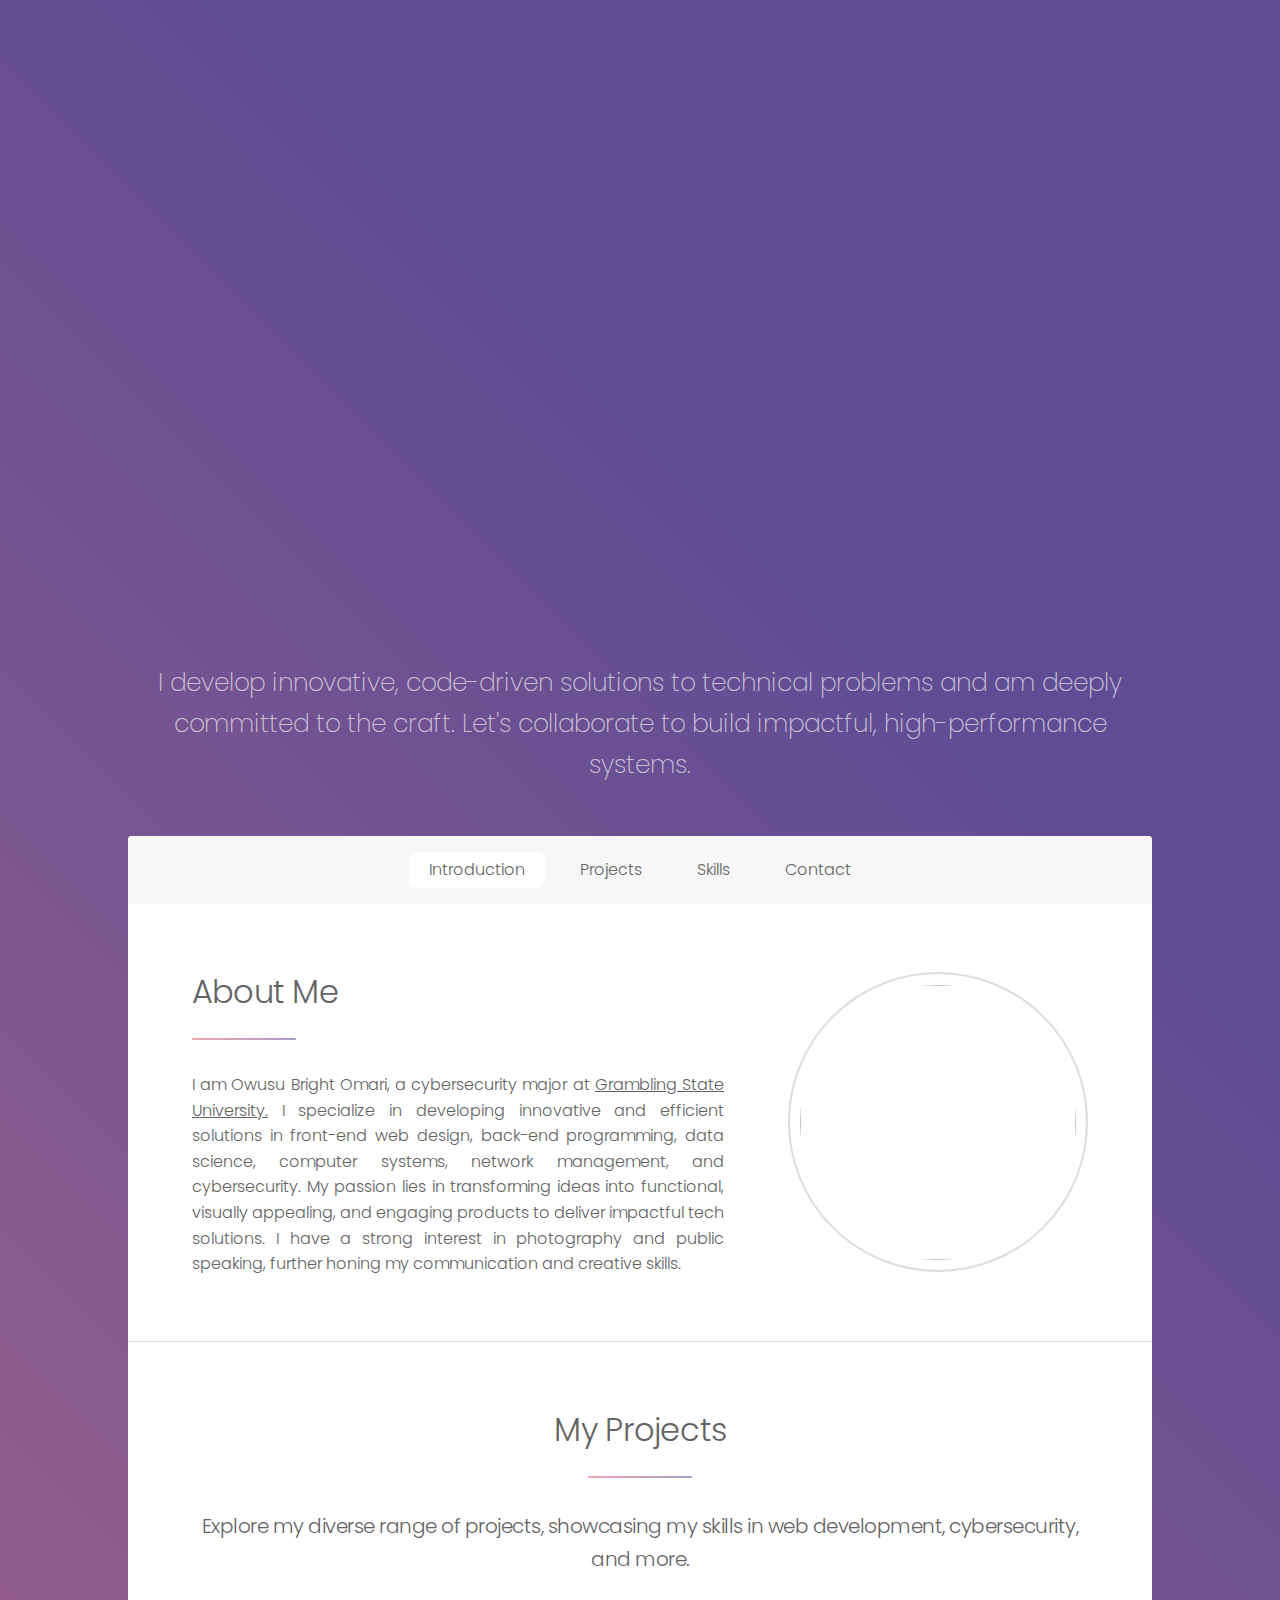
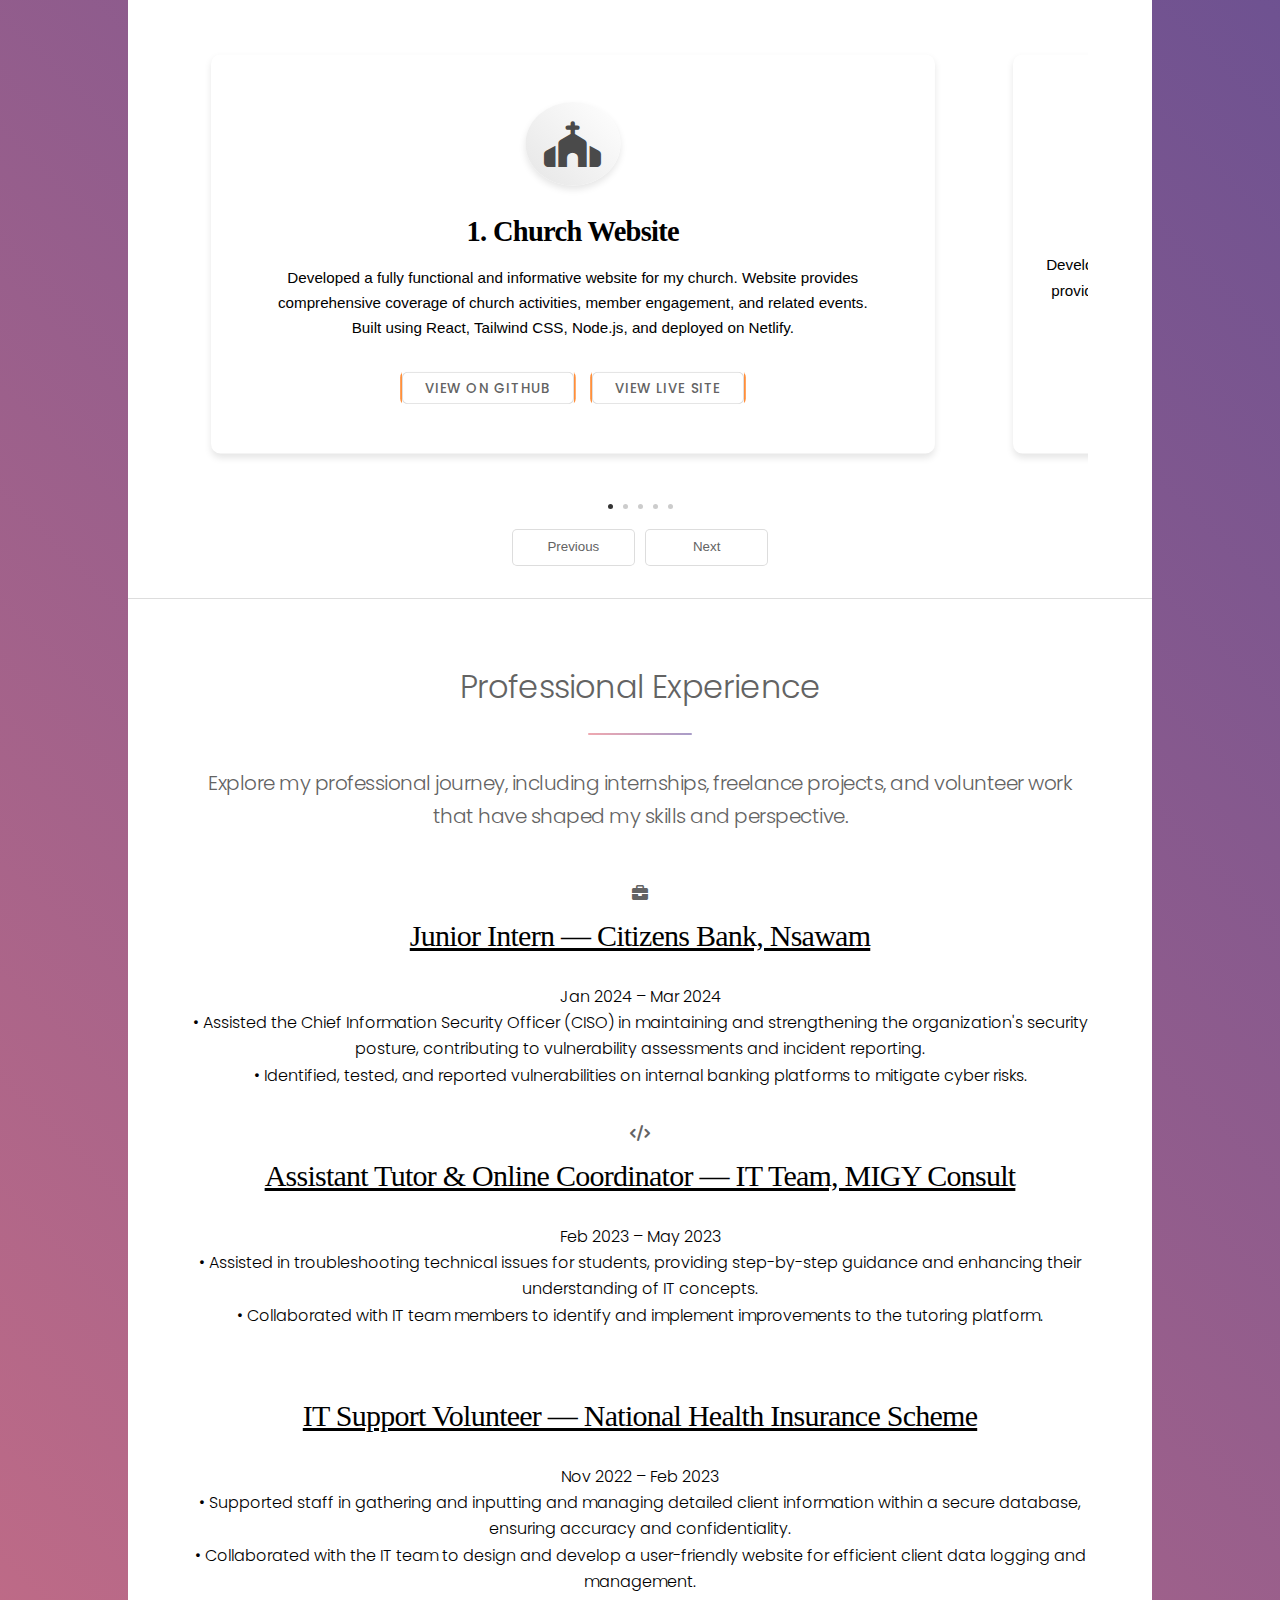
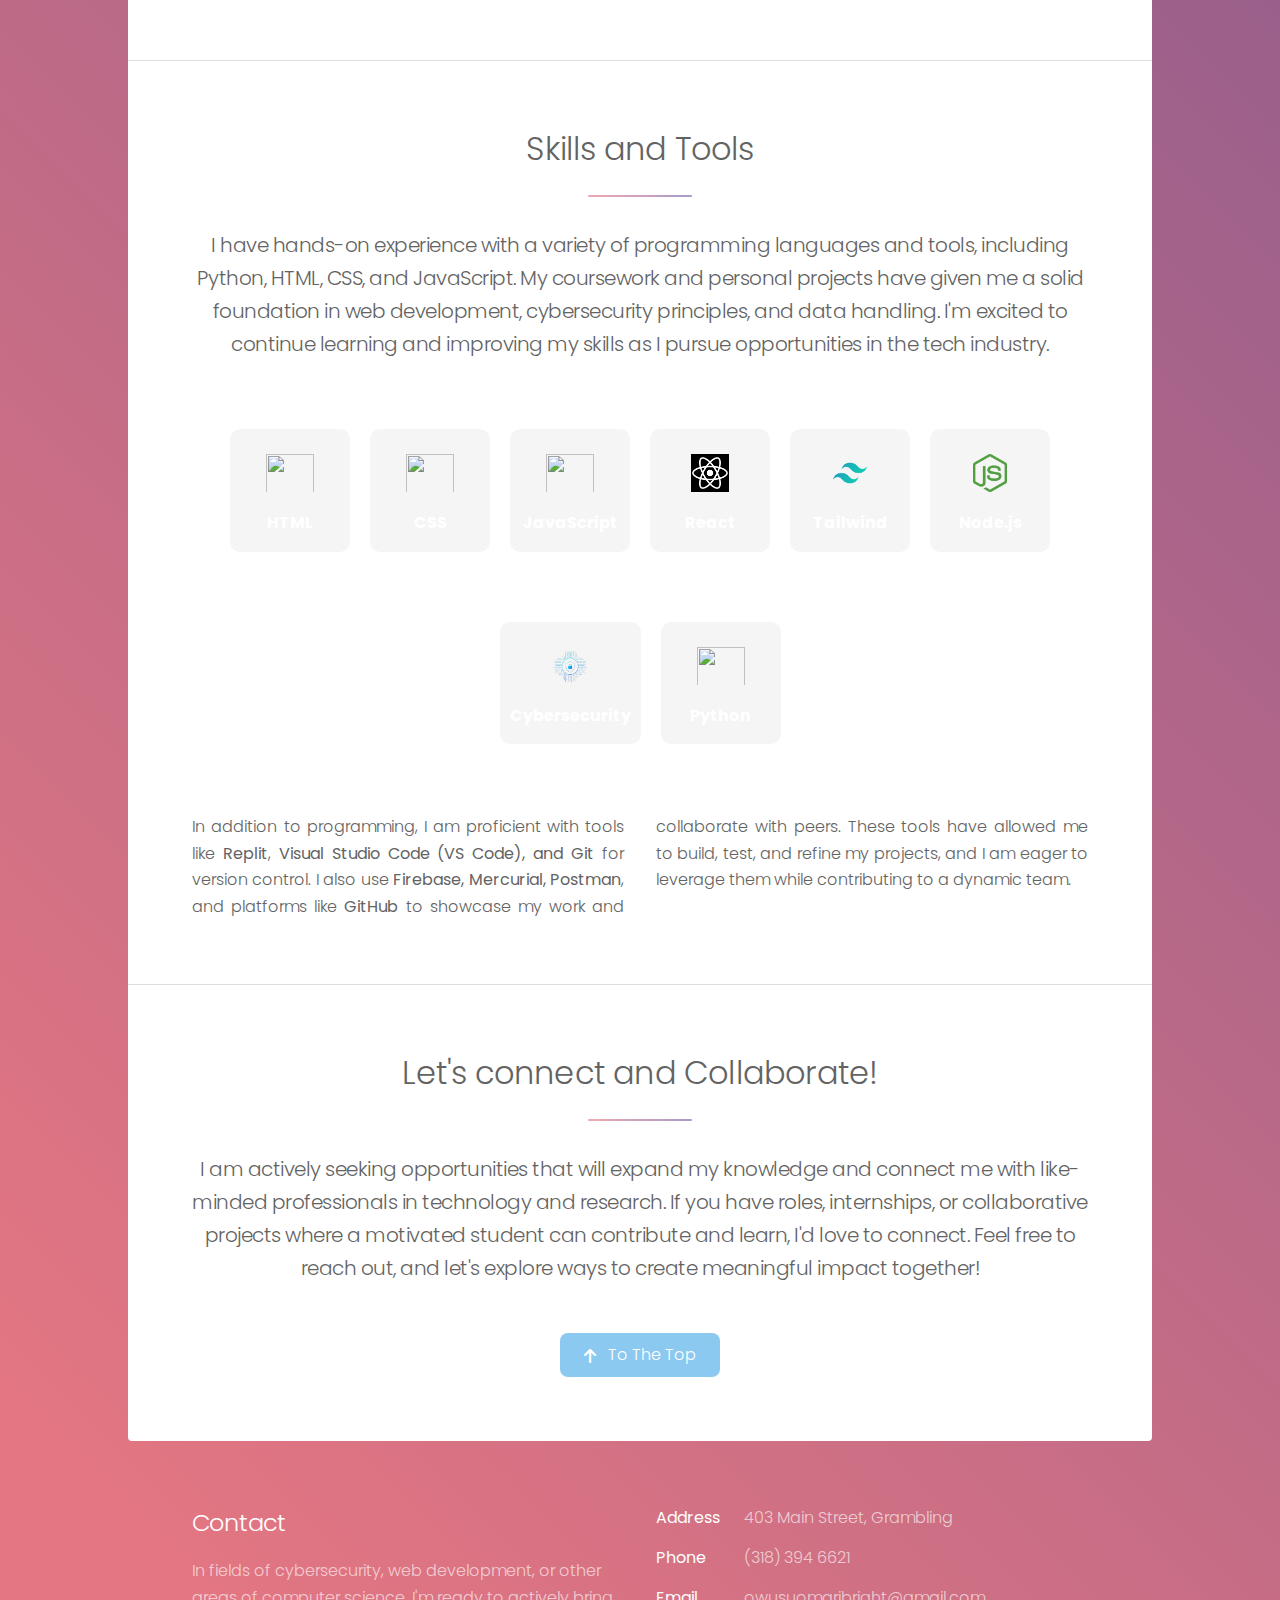
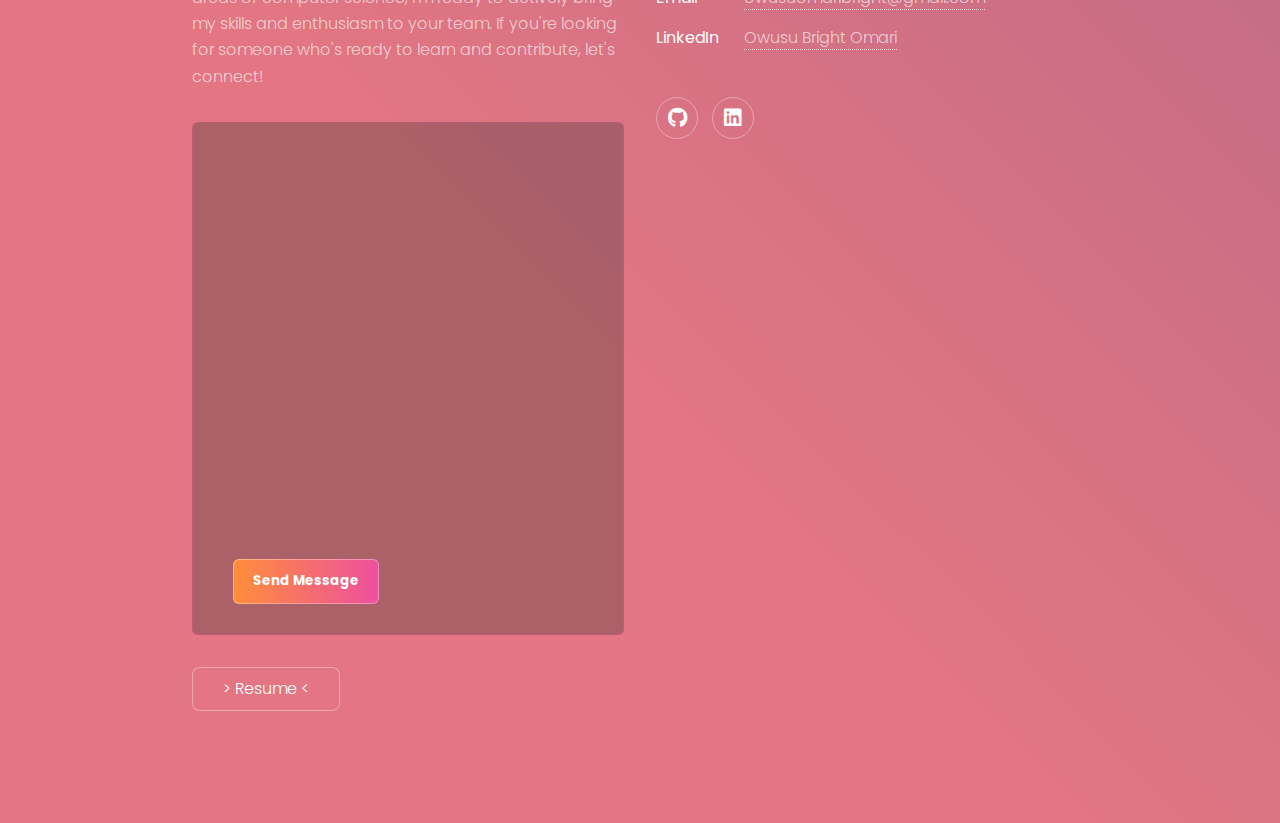
==== commit 9975c925: "update 7" ====
--- a/index.html
+++ b/index.html
@@ -68,6 +68,7 @@
 				<section id="first" class="main special">
 					<header class="major">
 						<h2 name="projects">My Projects</h2>
+						<p>Explore my diverse range of projects, showcasing my skills in web development, cybersecurity, and more.</p>
 					</header>
 					<div class="project-grid">
 						<div class="project">
@@ -154,8 +155,50 @@
 						<button class="next-button">Next</button>
 					</div>
 				</section>
-
-				<!-- Second Section -->
+				<section id="third" class="main special">
+					<header class="major">
+						<h2>Professional Experience</h2>
+						<p>Explore my professional journey, including internships, freelance projects, and volunteer work that have shaped my skills and perspective.</p>
+					</header>
+					<div class="experience-grid">
+						<div class="experience">
+							<div class="experience-icon">
+								<i class="fas fa-briefcase"></i>
+							</div>
+							<h3 style="font-family: Verdana; font-size: 30px; text-decoration: underline; color: black; padding: 5px; border-radius:10px;">
+								Junior Intern — Citizens Bank, Nsawam</h3>
+							<p style="background-color: rgba(255, 255, 255, 0.644); color:black;">
+								Jan 2024 – Mar 2024<br>
+								• Assisted the Chief Information Security Officer (CISO) in maintaining and strengthening the organization's security posture, contributing to vulnerability assessments and incident reporting.<br>
+								• Identified, tested, and reported vulnerabilities on internal banking platforms to mitigate cyber risks.
+							</p>
+						</div>
+						<div class="experience">
+							<div class="experience-icon">
+								<i class="fas fa-code"></i>
+							</div>
+							<h3 style="font-family: Verdana; font-size: 30px; text-decoration: underline; color: black; padding: 5px; border-radius:10px;">
+								Assistant Tutor & Online Coordinator — IT Team, MIGY Consult</h3>
+							<p style="background-color: rgba(255, 255, 255, 0.644); color:black;">
+								Feb 2023 – May 2023<br>
+								• Assisted in troubleshooting technical issues for students, providing step-by-step guidance and enhancing their understanding of IT concepts.<br>
+								• Collaborated with IT team members to identify and implement improvements to the tutoring platform.
+							</p>
+						</div>
+						<div class="experience">
+							<div class="experience-icon">
+								<i class="fas fa-volunteer"></i>
+							</div>
+							<h3 style="font-family: Verdana; font-size: 30px; text-decoration: underline; color: black; padding: 5px; border-radius:10px;">
+								IT Support Volunteer — National Health Insurance Scheme</h3>
+							<p style="background-color: rgba(255, 255, 255, 0.644); color:black;">
+								Nov 2022 – Feb 2023<br>
+								• Supported staff in gathering and inputting and managing detailed client information within a secure database, ensuring accuracy and confidentiality.<br>
+								• Collaborated with the IT team to design and develop a user-friendly website for efficient client data logging and management.
+							</p>
+						</div>
+					</div>
+				</section>
 				<section id="second" class="main special">
 					<header class="major">
 						<h2>Skills and Tools</h2>
@@ -193,14 +236,14 @@
 							<span class="skill-tooltip">Used Node.js in: Church Website</span>
 						</div>
 						<div class="skill">
+							<img class="logos" src="images/cybersecurity.png" style="width: 3em; padding-top: 10px;">
+							<p style="font-weight: bold; padding-bottom: 0px;">Cybersecurity</p>
+							<span class="skill-tooltip">Used in: Website Vulnerability Scanner</span>
+						</div>
+						<div class="skill">
 							<img class="logos" src="images/python-logo.png" style="width: 3em; padding-top: 10px;">
 							<p style="font-weight: bold; padding-bottom: 0px;">Python</p>
 							<span class="skill-tooltip">Used Python in: Words Per Minute, Website Vulnerability Scanner</span>
-						</div>
-						<div class="skill">
-							<img class="logos" src="images/network-security.png" style="width: 3em; padding-top: 10px;">
-							<p style="font-weight: bold; padding-bottom: 0px;">Network Security</p>
-							<span class="skill-tooltip">Used in: Website Vulnerability Scanner</span>
 						</div>
 					</div>
 					<p class="content">
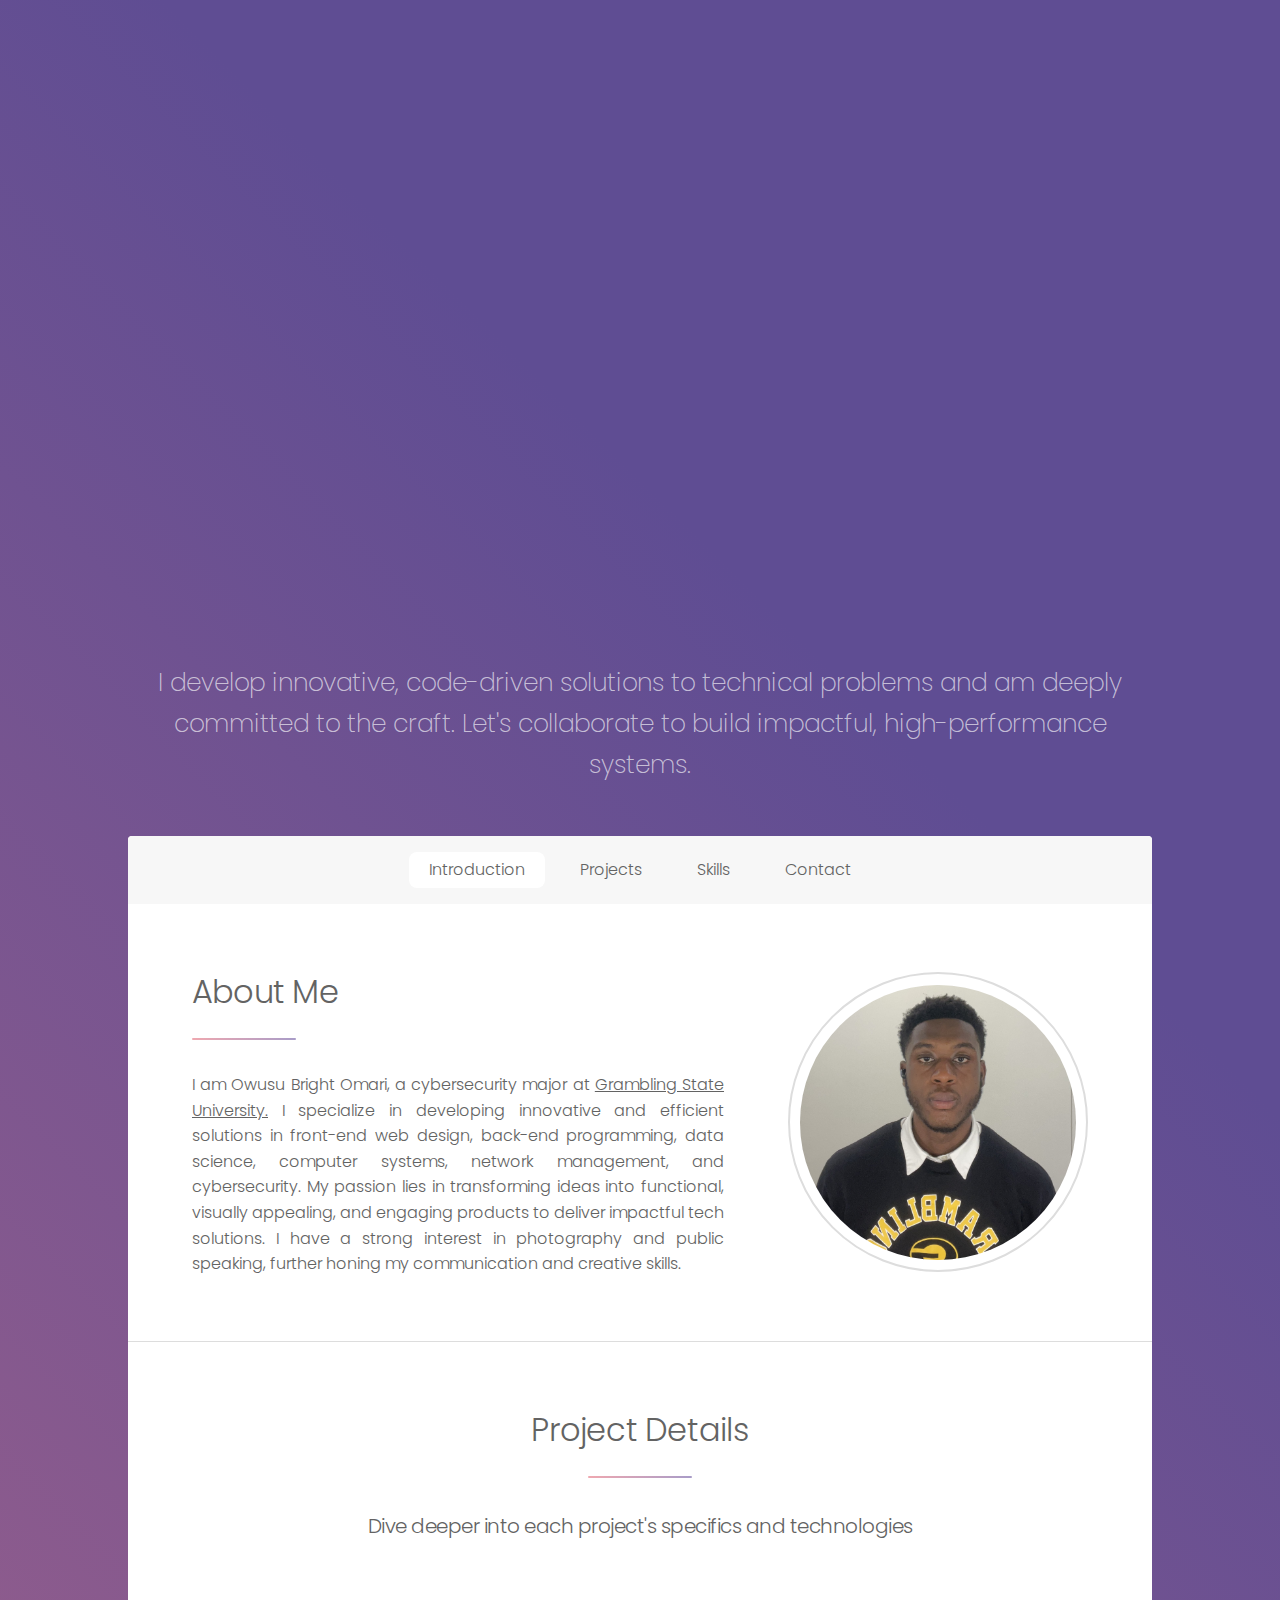
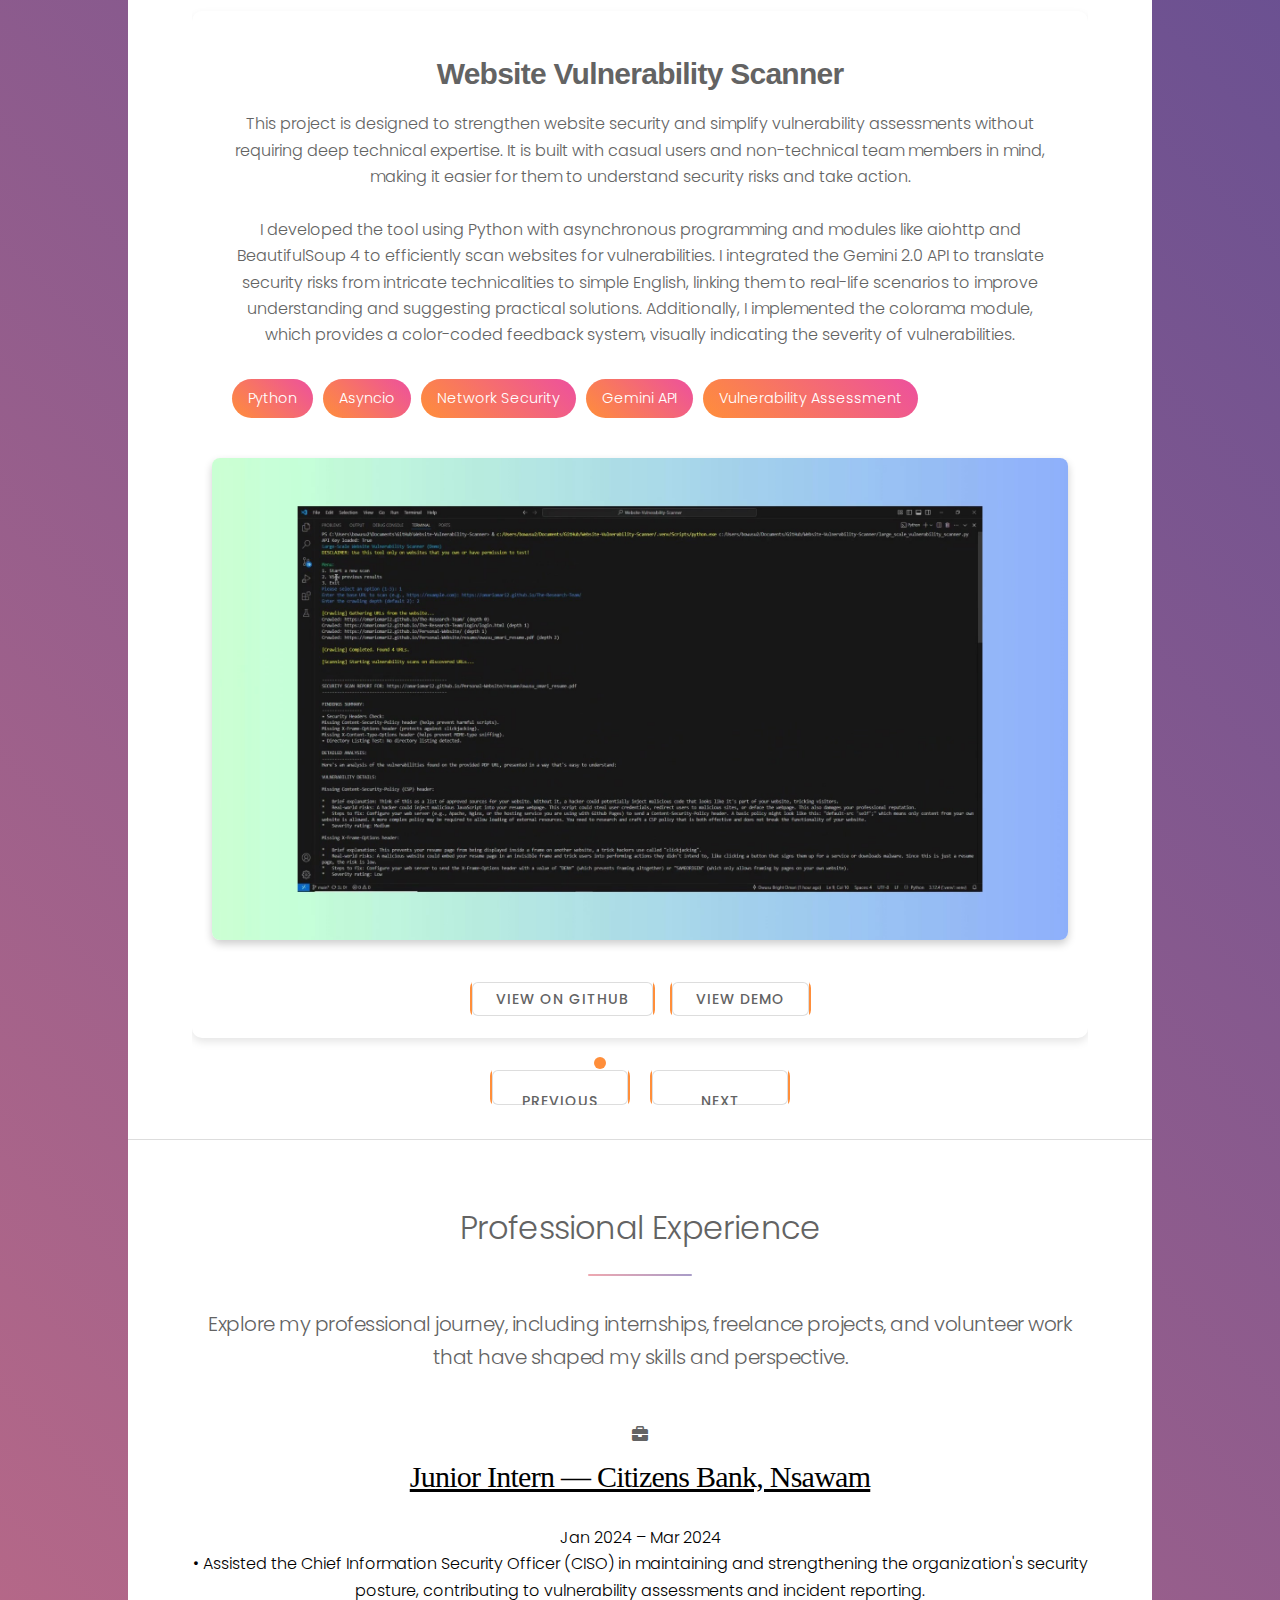
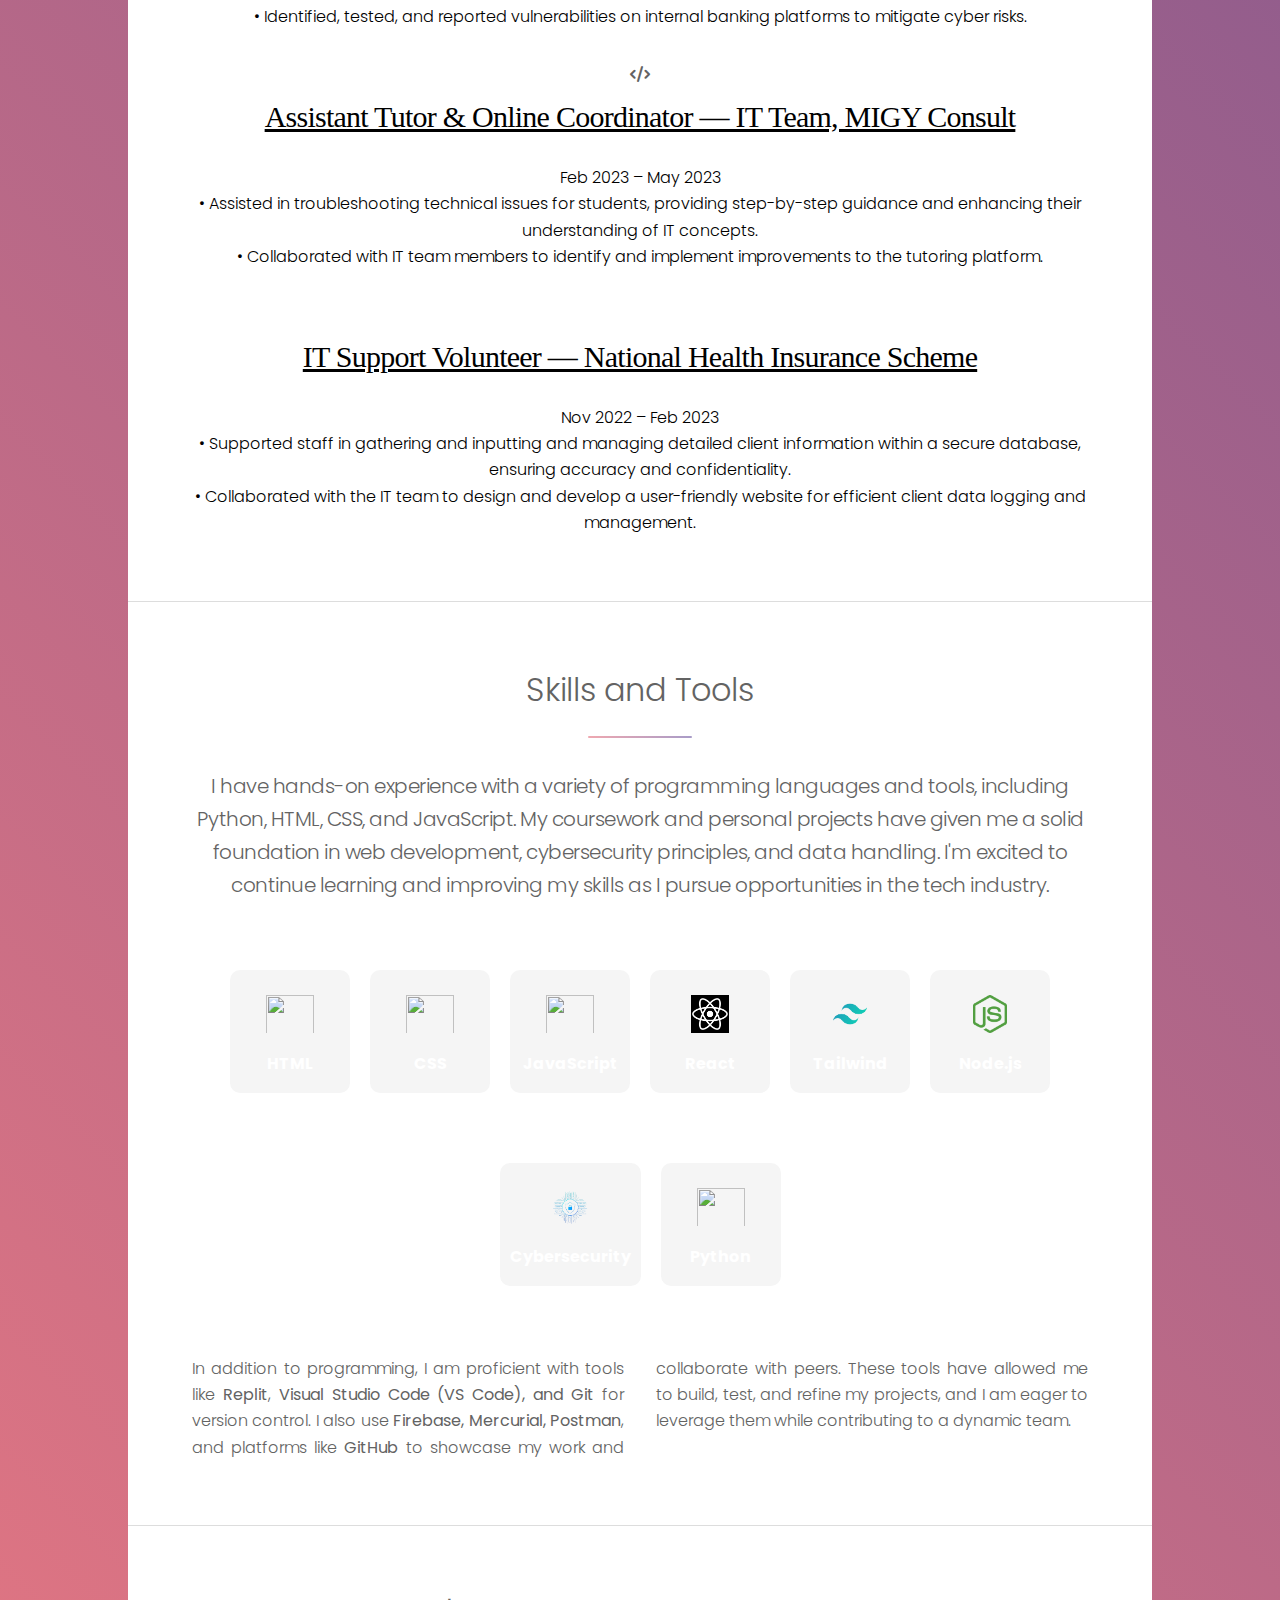
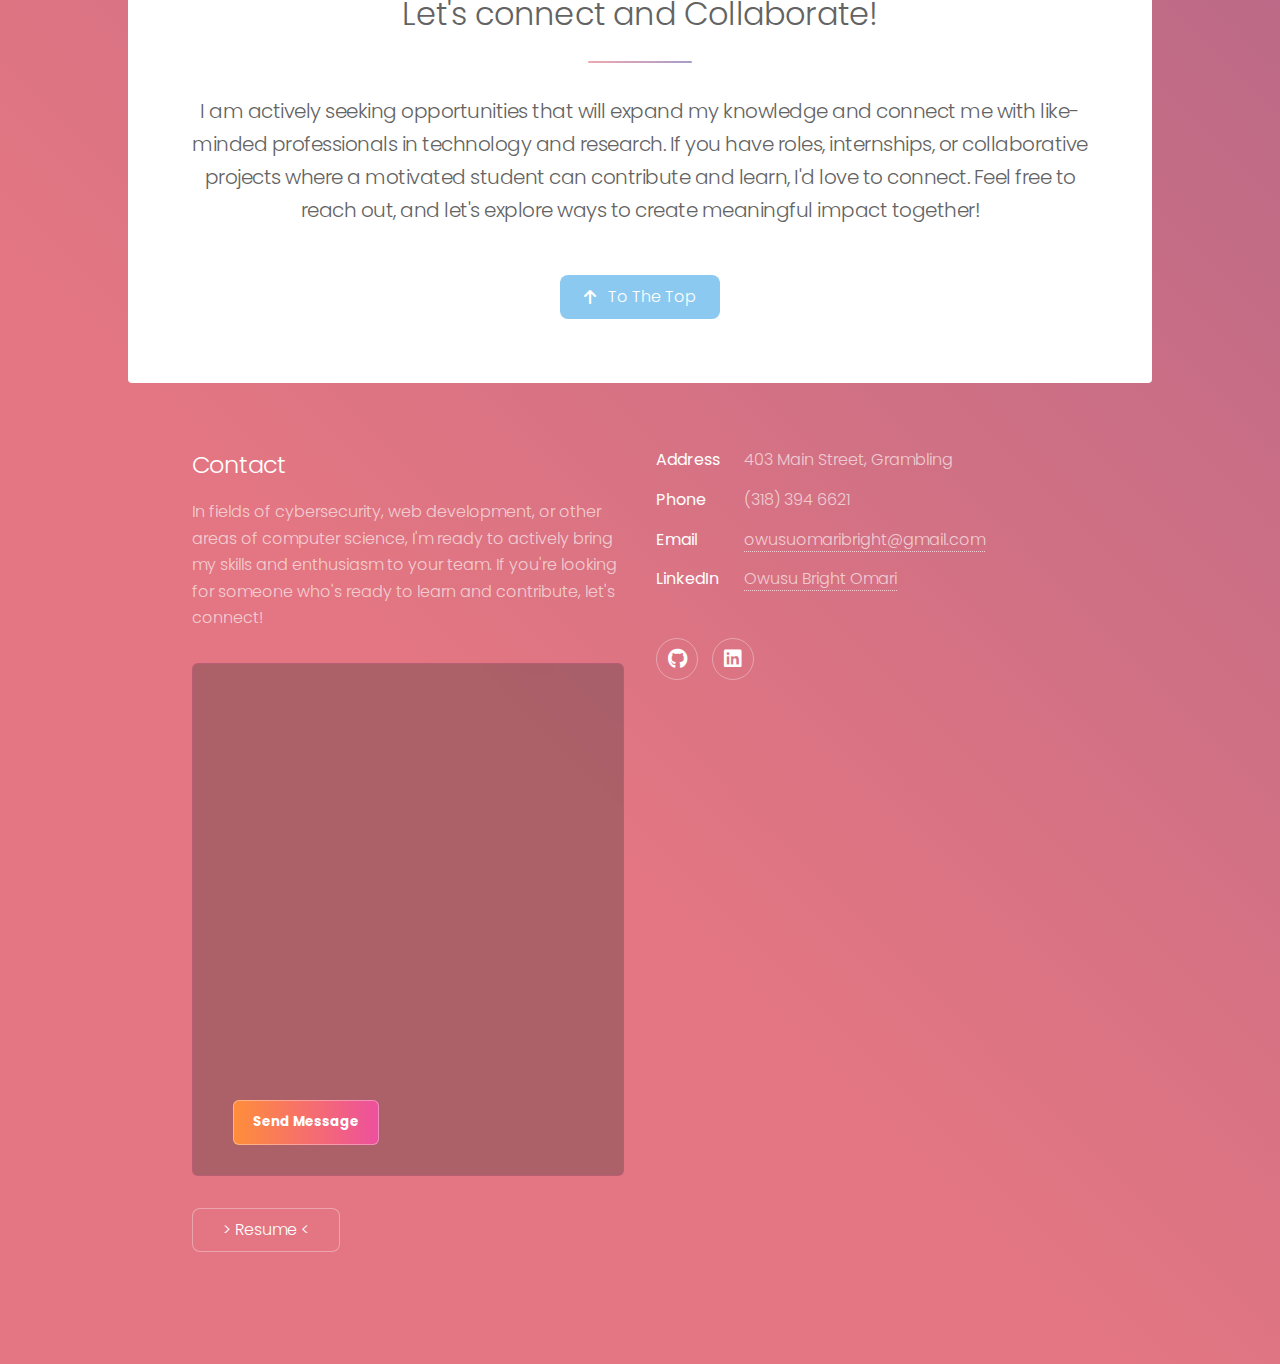
==== commit 6edcc46b: "Update" ====
--- a/index.html
+++ b/index.html
@@ -60,101 +60,149 @@
 								I specialize in developing innovative and efficient solutions in front-end web design, back-end programming, data science, computer systems, network management, and cybersecurity. My passion lies in transforming ideas into functional, visually appealing, and engaging products to deliver impactful tech solutions. I have a strong interest in photography and public speaking, further honing my communication and creative skills.
 							</p>
 						</div>
-						<span class="image"><img src="moi/face.jpeg" alt="" /></span>
-					</div>
-				</section>
-
-				<!-- First Section -->
-				<section id="first" class="main special">
+						<span class="image"><img src="moi/profilepicture.JPG" alt="" /></span>
+					</div>
+				</section>
+				<!-- Project Details Section -->
+				<section id="project-details" class="main special">
 					<header class="major">
-						<h2 name="projects">My Projects</h2>
-						<p>Explore my diverse range of projects, showcasing my skills in web development, cybersecurity, and more.</p>
+						<h2>Project Details</h2>
+						<p>Dive deeper into each project's specifics and technologies</p>
 					</header>
-					<div class="project-grid">
-						<div class="project">
-							<div class="project-icon">
-								<i class="fas fa-church"></i>
-							</div>
-							<h3 style="font-family: Verdana; font-size: 30px; font-weight: 900; color: black; padding: 5px; border-radius:10px;">
-								1. Church Website</h3>
-							<p style="background-color: rgba(255, 255, 255, 0.644); color:black;">Developed a fully functional and informative website for my church. Website provides comprehensive coverage of church activities, member engagement, and related events.<br>Built using React, Tailwind CSS, Node.js, and deployed on Netlify.</p>
-							<div class="project-buttons">
-								<button onclick="window.open('https://github.com/omariomari2/Church-Site.git', '_blank')">View on GitHub</button>
-								<button onclick="window.open('https://welcome-to-church.netlify.app/', '_blank')">View Live Site</button>
-							</div>
-						</div>
-						<div class="project">
-							<div class="project-icon">
-								<i class="fas fa-shield-alt"></i>
-							</div>
-							<h3 style="font-family: Verdana; font-size: 30px; font-weight: 900; color: black; padding: 5px; border-radius:10px;">
-								2. Website Vulnerability Scanner</h3>
-							<p style="background-color: rgba(255, 255, 255, 0.644); color:black;">Developed a Python-based web security tool that performs comprehensive port scanning on user-provided URLs. The tool analyzes potential vulnerabilities and presents findings in clear, human-readable language, making security assessments accessible to non-technical users.<br>Built using Python, Asyncio, and Network Security principles.</p>
-							<div class="project-buttons">
-								<button onclick="window.open('https://github.com/omariomari2/Website-Vulnerability-Scanner.git', '_blank')">View on GitHub</button>
-								<button onclick="window.open('https://github.com/omariomari2/Website-Vulnerability-Scanner/blob/main/wvs%20demo.gif', '_blank')">View Demo</button>
-							</div>
-						</div>
-						<div class="project">
-							<div class="project-icon">
-								<i class="fas fa-stopwatch"></i>
-							</div>
-							<h3 style="font-family: Verdana; font-size: 30px; font-weight: 900; color: black; padding: 5px; border-radius:10px;">
-								3. Pomodoro Play Extension</h3>
-							<p style="background-color: rgba(255, 255, 255, 0.644); color:black;">Built a Chrome extension that combines the Pomodoro technique with entertainment. It sets work and break timers, offering fun games during breaks to boost focus and make workspaces more engaging.<br>Developed using HTML/CSS, JavaScript, JSON, and Google Extension Developer Tools.</p>
-							<div class="project-buttons">
-								<button onclick="window.open('https://github.com/omariomari2/Pomodoro-Play.git', '_blank')">View on GitHub</button>
-								<button onclick="window.open('https://drive.google.com/file/d/1BozsxFAUqzG_eI2vsZMZCp3tictTIeor/view?usp=sharing', '_blank')">View Demo</button>
-							</div>
-						</div>
-						<div class="project">
-							<div class="project-icon">
-								<i class="fas fa-users"></i>
-							</div>
-							<h3 style="font-family: Verdana; font-size: 30px; font-weight: 900; color: black; padding: 5px; border-radius:10px;">
-								4. Research Team Landing Page</h3>
-							<p style="background-color: rgba(255, 255, 255, 0.644); color:black;">Designed a professional landing page with secure member verification, providing audiences with an immersive view into research processes, team dynamics, and findings. Implemented Firebase authentication for secure team member access.<br>Built using HTML/CSS, JavaScript, and Firebase Authentication.</p>
-							<div class="project-buttons">
-								<button onclick="window.open('https://github.com/omariomari2/The-Research-Team.git', '_blank')">View on GitHub</button>
-								<button onclick="window.open('https://omariomari2.github.io/The-Research-Team/', '_blank')">View Live Site</button>
-							</div>
-						</div>
-						<div class="project">
-							<div class="project-icon">
-								<i class="fas fa-keyboard"></i>
-							</div>
-							<h3 style="font-family: Verdana; font-size: 30px; font-weight: 900; color: black; padding: 5px; border-radius:10px;">
-								5. Words Per Minute</h3>
-							<p style="background-color: rgba(255, 255, 255, 0.644); color:black;">Developed a Python-based application to calculate typing speed in words per minute (WPM). This project evaluates typing efficiency and helps users track and improve their speed.</p>
-							<div class="project-buttons">
-								<button onclick="window.open('https://github.com/omariomari2/Words-Per-Minute-.git', '_blank')">View on GitHub</button>
-								<button onclick="window.open('https://github.com/omariomari2/Words-Per-Minute-/blob/main/WPM%20demo.gif', '_blank')">View Demo</button>
-							</div>
-						</div>
-						<div class="project">
-							<div class="project-icon">
-								<i class="fas fa-folder-open"></i>
-							</div>
-							<h3 style="font-family: Verdana; font-size: 30px; font-weight: 900; color: black; padding: 5px; border-radius:10px;">
-								6. View All Projects</h3>
-							<p style="background-color: rgba(255, 255, 255, 0.644); color:black;">Explore my complete portfolio of projects on my dedicated projects page, where you can find detailed information, live demos, and links to all my work.</p>
-							<div class="project-buttons">
-								<button onclick="window.open('https://omariomari2.github.io/Projects-Display/', '_blank')">View Projects</button>
-							</div>
-						</div>
-					</div>
-					<div class="project-indicators">
-						<span class="dot"></span>
-						<span class="dot"></span>
-						<span class="dot"></span>
-						<span class="dot"></span>
-						<span class="dot"></span>
-					</div>
-					<div class="project-navigation">
-						<button class="prev-button">Previous</button>
-						<button class="next-button">Next</button>
-					</div>
-				</section>
+					<div class="project-details-grid">
+						<div class="project-detail">
+							<div class="project-detail-content">
+								<div class="project-detail-info">
+									<h3>Website Vulnerability Scanner</h3>
+									This project is designed to strengthen website security and simplify vulnerability assessments without requiring deep technical expertise. It is built with casual users and non-technical team members in mind, making it easier for them to understand security risks and take action. <br><br>
+									I developed the tool using Python with asynchronous programming and modules like aiohttp and BeautifulSoup 4 to efficiently scan websites for vulnerabilities. I integrated the Gemini 2.0 API to translate security risks from intricate technicalities to simple English, linking them to real-life scenarios to improve understanding and suggesting practical solutions. Additionally, I implemented the colorama module, which provides a color-coded feedback system, visually indicating the severity of vulnerabilities.
+									<div class="project-skills">
+										<span class="project-skill-tag" data-skill="Python">Python</span>
+										<span class="project-skill-tag" data-skill="Asyncio">Asyncio</span>
+										<span class="project-skill-tag" data-skill="Security">Network Security</span>
+										<span class="project-skill-tag" data-skill="Gemini">Gemini API</span>
+										<span class="project-skill-tag" data-skill="Security">Vulnerability Assessment</span>
+									</div>
+								</div>
+								<div class="project-detail-image">
+									<img src="project_images/website Vulnerability scanner.jpg" alt="Vulnerability Scanner Preview">
+									<div class="project-buttons">
+										<button onclick="window.open('https://github.com/omariomari2/Website-Vulnerability-Scanner.git', '_blank')">View on GitHub</button>
+										<button onclick="window.open('https://github.com/omariomari2/Website-Vulnerability-Scanner/blob/main/wvs%20demo.gif', '_blank')">View Demo</button>
+									</div>
+								</div>
+							</div>
+						</div>
+
+						<!-- Church Website Details -->
+						<div class="project-detail">
+							<div class="project-detail-content">
+								<div class="project-detail-info">
+									<h3>Church Website</h3>
+									This project is designed to give my church a strong and engaging online presence, making it easier to share updates, events, and important information with members and visitors. It is built with church administrators and the congregation in mind, ensuring a user-friendly experience for all.<br><br>
+									I developed the website using React and Tailwind CSS to create a responsive and visually appealing frontend. The backend is mainly JavaScript with Node.js, and deployment is through Netlify. It includes sections for church services, events, and contact details, helping to connect the church community, improve communication, and welcome new members with ease.s
+									<div class="project-skills">
+										<span class="project-skill-tag" data-skill="React">React</span>
+										<span class="project-skill-tag" data-skill="Tailwind">Tailwind CSS</span>
+										<span class="project-skill-tag" data-skill="Node.js">Node.js</span>
+										<span class="project-skill-tag" data-skill="Netlify">Netlify</span>
+										<span class="project-skill-tag" data-skill="Web">Web Development</span>
+									</div>
+								</div>
+								<div class="project-detail-image">
+									<img src="project_images/church_website.png" alt="Church Website Preview">
+									<div class="project-buttons">
+										<button onclick="window.open('https://github.com/omariomari2/Church-Site.git', '_blank')">View on GitHub</button>
+										<button onclick="window.open('https://welcome-to-church.netlify.app/', '_blank')">View Live Site</button>
+									</div>
+								</div>
+							</div>
+						</div>
+						<div class="project-detail">
+							<div class="project-detail-content">
+								<div class="project-detail-info">
+									<h3>Pomodoro Play Extension</h3>
+									This project is a Chrome extension designed to enhance focus and productivity by combining the Pomodoro technique with engaging break-time activities. Built for students like myself, it makes time management more interactive and enjoyable without involving smartphones.<br>
+									<br>Developed with HTML, JavaScript, and JSON, it features a user-friendly timer to set custom focus and break periods with cycles. Users can restart the timer or play relaxing mini-games during breaks but must stop when work sessions begin. This blend of structured work sessions and light entertainment helps maintain motivation, prevent burnout, and make time management more engaging and enjoyable.
+									<div class="project-skills">
+										<span class="project-skill-tag" data-skill="HTML/CSS">HTML/CSS</span>
+										<span class="project-skill-tag" data-skill="JavaScript">JavaScript</span>
+										<span class="project-skill-tag" data-skill="Chrome API">Chrome Extension API</span>
+									</div>
+								</div>
+								<div class="project-detail-image">
+									<img src="project_images/pomodoro.png" alt="Pomodoro Extension Preview">
+									<div class="project-buttons">
+										<button onclick="window.open('https://github.com/omariomari2/Pomodoro-Play.git', '_blank')">View on GitHub</button>
+										<button onclick="window.open('https://drive.google.com/file/d/1BozsxFAUqzG_eI2vsZMZCp3tictTIeor/view?usp=sharing', '_blank')">View Demo</button>
+									</div>
+								</div>
+							</div>
+						</div>
+
+						<!-- Research Team Portal Details -->
+						<div class="project-detail">
+							<div class="project-detail-content">
+								<div class="project-detail-info">
+									<h3>Research Team Portal</h3>
+									I designed this project to serve as a centralized platform for my research team to manage activities and collaborate efficiently. It ensures secure access for team members while allowing guests to follow the ongoing research, essentially becoming the information and communication hub for the team.<br><br>
+									The website is developed using CSS for the frontend and JavaScript for the backend, providing a clean, responsive interface. I use Firebase for team member authentication, Three.js for graphs, and Email.js for efficient message sending across the team. It includes features like task sharing, research updates, and team communication tools, helping us stay organized and on track. This project is a valuable tool for facilitating collaboration, improving communication, and streamlining research workflows within our team.
+									<div class="project-skills">
+										<span class="project-skill-tag" data-skill="CSS">CSS</span>
+										<span class="project-skill-tag" data-skill="JavaScript">JavaScript</span>
+										<span class="project-skill-tag" data-skill="Firebase">Firebase</span>
+										<span class="project-skill-tag" data-skill="Three.js">Three.js</span>
+										<span class="project-skill-tag" data-skill="Email.js">Email.js</span>
+										<span class="project-skill-tag" data-skill="Design">UI/UX Design</span>
+									</div>
+								</div>
+								<div class="project-detail-image">
+									<img src="project_images/research_team.png" alt="Research Team Portal Preview">
+									<div class="project-buttons">
+										<button onclick="window.open('https://github.com/omariomari2/The-Research-Team.git', '_blank')">View on GitHub</button>
+										<button onclick="window.open('https://omariomari2.github.io/The-Research-Team/', '_blank')">View Live Site</button>
+									</div>
+								</div>
+							</div>
+						</div>
+
+						<!-- Words Per Minute Details -->
+						<div class="project-detail">
+							<div class="project-detail-content">
+								<div class="project-detail-info">
+									<h3>Words Per Minute</h3>
+									This project is designed to help users improve their typing speed and accuracy in a fun and interactive way. It is built with casual users and typing enthusiasts in mind, making it an engaging tool for practice and improvement. 
+									<br><br> I developed the Words Per Minute game using Python and the curses module to create a terminal-based typing game. The game tests users' typing speed while encouraging accuracy, providing a challenging yet enjoyable experience. This project showcases my skills in offers a practical tool for anyone looking to enhance their typing abilities which is the fundamental skill in CS.
+									<div class="project-skills">
+										<span class="project-skill-tag" data-skill="Python">Python</span>
+										<span class="project-skill-tag" data-skill="Data Analysis">Data Analysis</span>
+										<span class="project-skill-tag" data-skill="UI Design">UI Design</span>
+									</div>
+								</div>
+								<div class="project-detail-image">
+									<img src="project_images/words per minute.png" alt="Words Per Minute Preview">
+									<div class="project-buttons">
+										<button onclick="window.open('https://github.com/omariomari2/Words-Per-Minute-.git', '_blank')">View on GitHub</button>
+										<button onclick="window.open('https://github.com/omariomari2/Words-Per-Minute-/blob/main/WPM%20demo.gif', '_blank')">View Demo</button>
+									</div>
+								</div>
+							</div>
+						</div>
+					</div>
+
+					<div class="project-details-indicators">
+						<span class="detail-dot active"></span>
+						<span class="detail-dot"></span>
+						<span class="detail-dot"></span>
+						<span class="detail-dot"></span>
+						<span class="detail-dot"></span>
+					</div>
+					<div class="project-details-navigation">
+						<button class="detail-prev-button">Previous</button>
+						<button class="detail-next-button">Next</button>
+					</div>
+				</section>
+
 				<section id="third" class="main special">
 					<header class="major">
 						<h2>Professional Experience</h2>
@@ -330,22 +378,6 @@
 		<script src="assets/js/jquery.min.js"></script>
 		<script src="assets/js/jquery.scrollex.min.js"></script>
 		<script src="assets/js/jquery.scrolly.min.js"></script>
-		<script>
-			// Simplified scroll handling
-			document.querySelectorAll('a[href^="#"]').forEach(anchor => {
-				anchor.addEventListener('click', function (e) {
-					e.preventDefault();
-					const target = document.querySelector(this.getAttribute('href'));
-					if (target) {
-						target.scrollIntoView({
-							behavior: 'smooth',
-							block: 'start',
-							inline: 'nearest'
-						});
-					}
-				});
-			});
-		</script>
 		<script src="assets/js/browser.min.js"></script>
 		<script src="assets/js/breakpoints.min.js"></script>
 		<script src="assets/js/util.js"></script>
--- a/assets/css/main.css
+++ b/assets/css/main.css
@@ -3794,4 +3794,19 @@
 	#wrapper {
 		max-width: 100%;
 	}
+}
+
+.project-buttons {
+    margin-bottom: 0;
+    padding-bottom: 0;
+    transition: transform 0.3s ease, background-color 0.3s ease;
+}
+
+.project-buttons button {
+    transition: transform 0.3s ease, background-color 0.3s ease;
+}
+
+.project-buttons button:hover {
+    transform: scale(1.05);
+    background-color: #f0f0f0;
 }--- a/assets/css/project-grid.css
+++ b/assets/css/project-grid.css
@@ -0,0 +1,234 @@
+/* Project Details Section */
+.project-details-grid {
+    display: flex;
+    overflow-x: hidden;
+    gap: 40px;
+    padding: 20px 0;
+    scrollbar-width: none;
+    -ms-overflow-style: none;
+    scroll-snap-type: x mandatory;
+    width: 100%;
+}
+
+.project-details-grid::-webkit-scrollbar {
+    display: none;
+}
+
+.project-detail {
+    flex: 0 0 100%;
+    scroll-snap-align: center;
+    opacity: 0;
+    transform: translateX(100%);
+    transition: opacity 0.5s ease, transform 0.5s ease;
+    display: none;
+}
+
+.project-detail.active {
+    opacity: 1;
+    transform: translateX(0);
+    display: block;
+}
+
+.project-detail-content {
+    display: flex;
+    flex-direction: column;
+    gap: 20px;
+    padding: 15px;
+    margin: 0;
+    background-color: rgba(255, 255, 255, 0.05);
+    border-radius: 10px;
+    box-shadow: 0 4px 8px rgba(0, 0, 0, 0.1);
+    height: 100%;
+}
+
+.project-detail-info {
+    height: auto;
+    padding: 20px;
+    display: flex;
+    flex-direction: column;
+    gap: 15px;
+}
+
+.project-detail-info h3 {
+    font-family: 'Verdana', sans-serif;
+    font-size: 30px;
+    font-weight: 900;
+    color: #ffffff;
+    margin: 0;
+}
+
+.project-detail-info p {
+    font-family: 'Poppins', sans-serif;
+    color: rgba(255, 255, 255, 0.8);
+    line-height: 1.6;
+    margin: 0;
+}
+
+.project-detail-image {
+    display: flex;
+    flex-direction: column;
+    gap: 20px;
+}
+
+.project-detail-image img {
+    width: 100%;
+    height: auto;
+    border-radius: 8px;
+    object-fit: cover;
+    aspect-ratio: 16/9;
+    box-shadow: 0 4px 8px rgba(0, 0, 0, 0.2);
+    transition: transform 0.3s ease;
+}
+
+.project-detail-image img:hover {
+    transform: scale(1.02);
+}
+
+.project-skills {
+    margin-top: auto;
+    padding-top: 15px;
+    display: flex;
+    flex-wrap: wrap;
+    gap: 10px;
+}
+
+.project-skill-tag {
+    background: linear-gradient(45deg, #ff8e3a, #ed509e);
+    color: white;
+    padding: 8px 16px;
+    border-radius: 20px;
+    font-size: 0.9em;
+    transition: all 0.3s ease;
+    cursor: default;
+}
+
+.project-skill-tag:hover {
+    transform: translateY(-2px);
+    box-shadow: 0 4px 8px rgba(237, 80, 158, 0.3);
+}
+
+/* Navigation Styling */
+.project-details-navigation {
+    display: flex;
+    justify-content: center;
+    gap: 20px;
+}
+
+.project-details-navigation button {
+    font-family: 'Poppins', sans-serif;
+    padding: 12px 24px;
+    border: 2px solid transparent;
+    background: linear-gradient(90deg, transparent 50%, #ff8e3a 50%);
+    background-size: 200% 100%;
+    color: #ffffff;
+    cursor: pointer;
+    border-radius: 8px;
+    transition: all 0.5s cubic-bezier(0.4, 0, 0.2, 1);
+    font-size: 14px;
+    font-weight: 500;
+    text-transform: uppercase;
+    letter-spacing: 1px;
+    position: relative;
+    overflow: hidden;
+    min-width: 140px;
+}
+
+.project-details-navigation button:hover {
+    background-position: -100% 0;
+    transform: translateY(-3px);
+    box-shadow: 0 8px 20px rgba(255, 142, 58, 0.2);
+}
+
+.project-details-navigation button:active {
+    transform: translateY(-1px);
+}
+
+
+.project-details-indicators {
+    display: flex;
+    justify-content: center;
+    gap: 10px;
+}
+
+.detail-dot {
+    width: 10px;
+    height: 10px;
+    background-color: rgba(255, 255, 255, 0.3);
+    border-radius: 50%;
+    cursor: pointer;
+    transition: all 0.3s ease;
+}
+
+.detail-dot:hover {
+    background-color: rgba(255, 255, 255, 0.5);
+}
+
+.detail-dot.active {
+    background-color: #ff8e3a;
+    transform: scale(1.2);
+}
+
+/* Responsive Design */
+@media screen and (max-width: 1280px) {
+    .project-detail-content {
+        padding: 20px;
+        gap: 20px;
+    }
+}
+
+@media screen and (max-width: 980px) {
+    .project-detail-content {
+        grid-template-columns: 1fr;
+    }
+
+    .project-detail-info h3 {
+        font-size: 24px;
+    }
+}
+
+@media screen and (max-width: 736px) {
+    .project-detail {
+        padding: 15px;
+    }
+
+    .project-detail-info h3 {
+        font-size: 20px;
+    }
+
+    .project-details-navigation button {
+        padding: 10px 20px;
+        font-size: 12px;
+        min-width: 120px;
+    }
+}
+
+/* Animation for project transitions */
+@keyframes slideIn {
+    from {
+        opacity: 0;
+        transform: translateX(100%);
+    }
+    to {
+        opacity: 1;
+        transform: translateX(0);
+    }
+}
+
+@keyframes slideOut {
+    from {
+        opacity: 1;
+        transform: translateX(0);
+    }
+    to {
+        opacity: 0;
+        transform: translateX(-100%);
+    }
+}
+
+.slide-in {
+    animation: slideIn 0.5s forwards;
+}
+
+.slide-out {
+    animation: slideOut 0.5s forwards;
+} 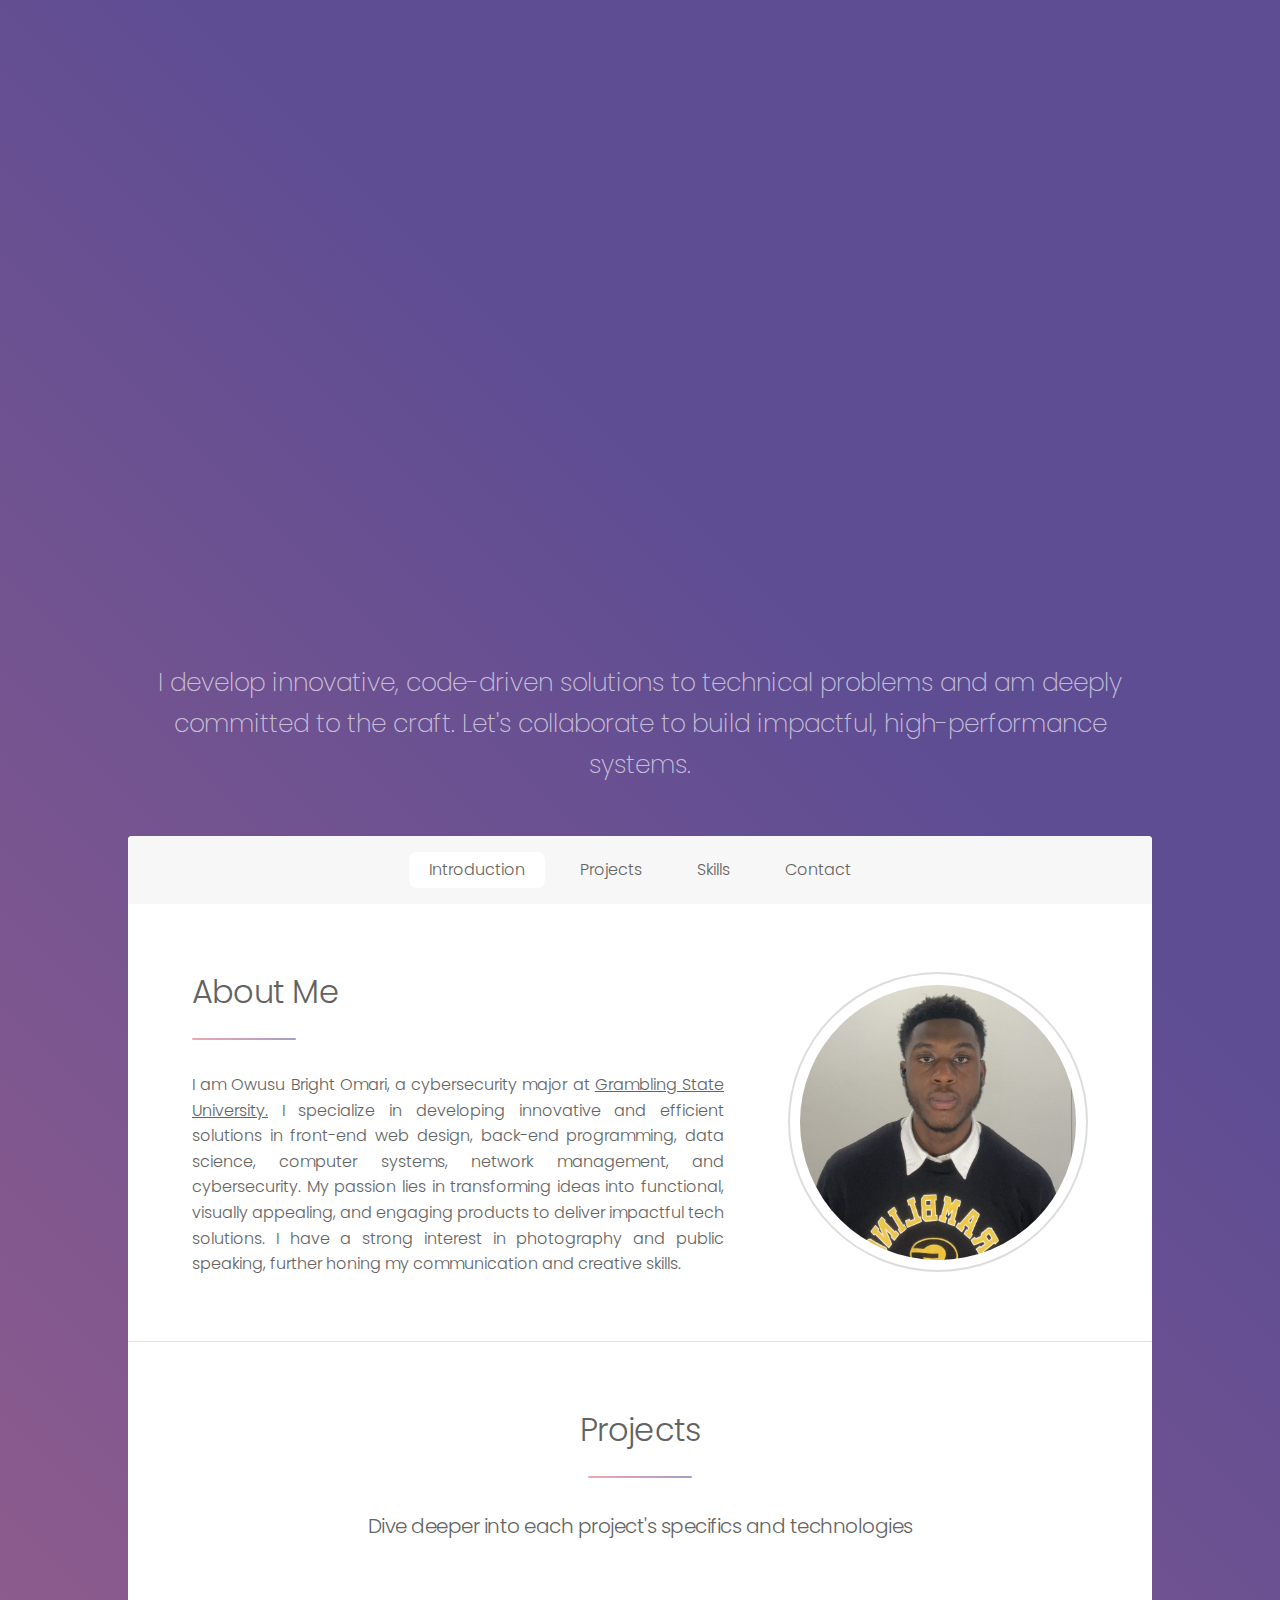
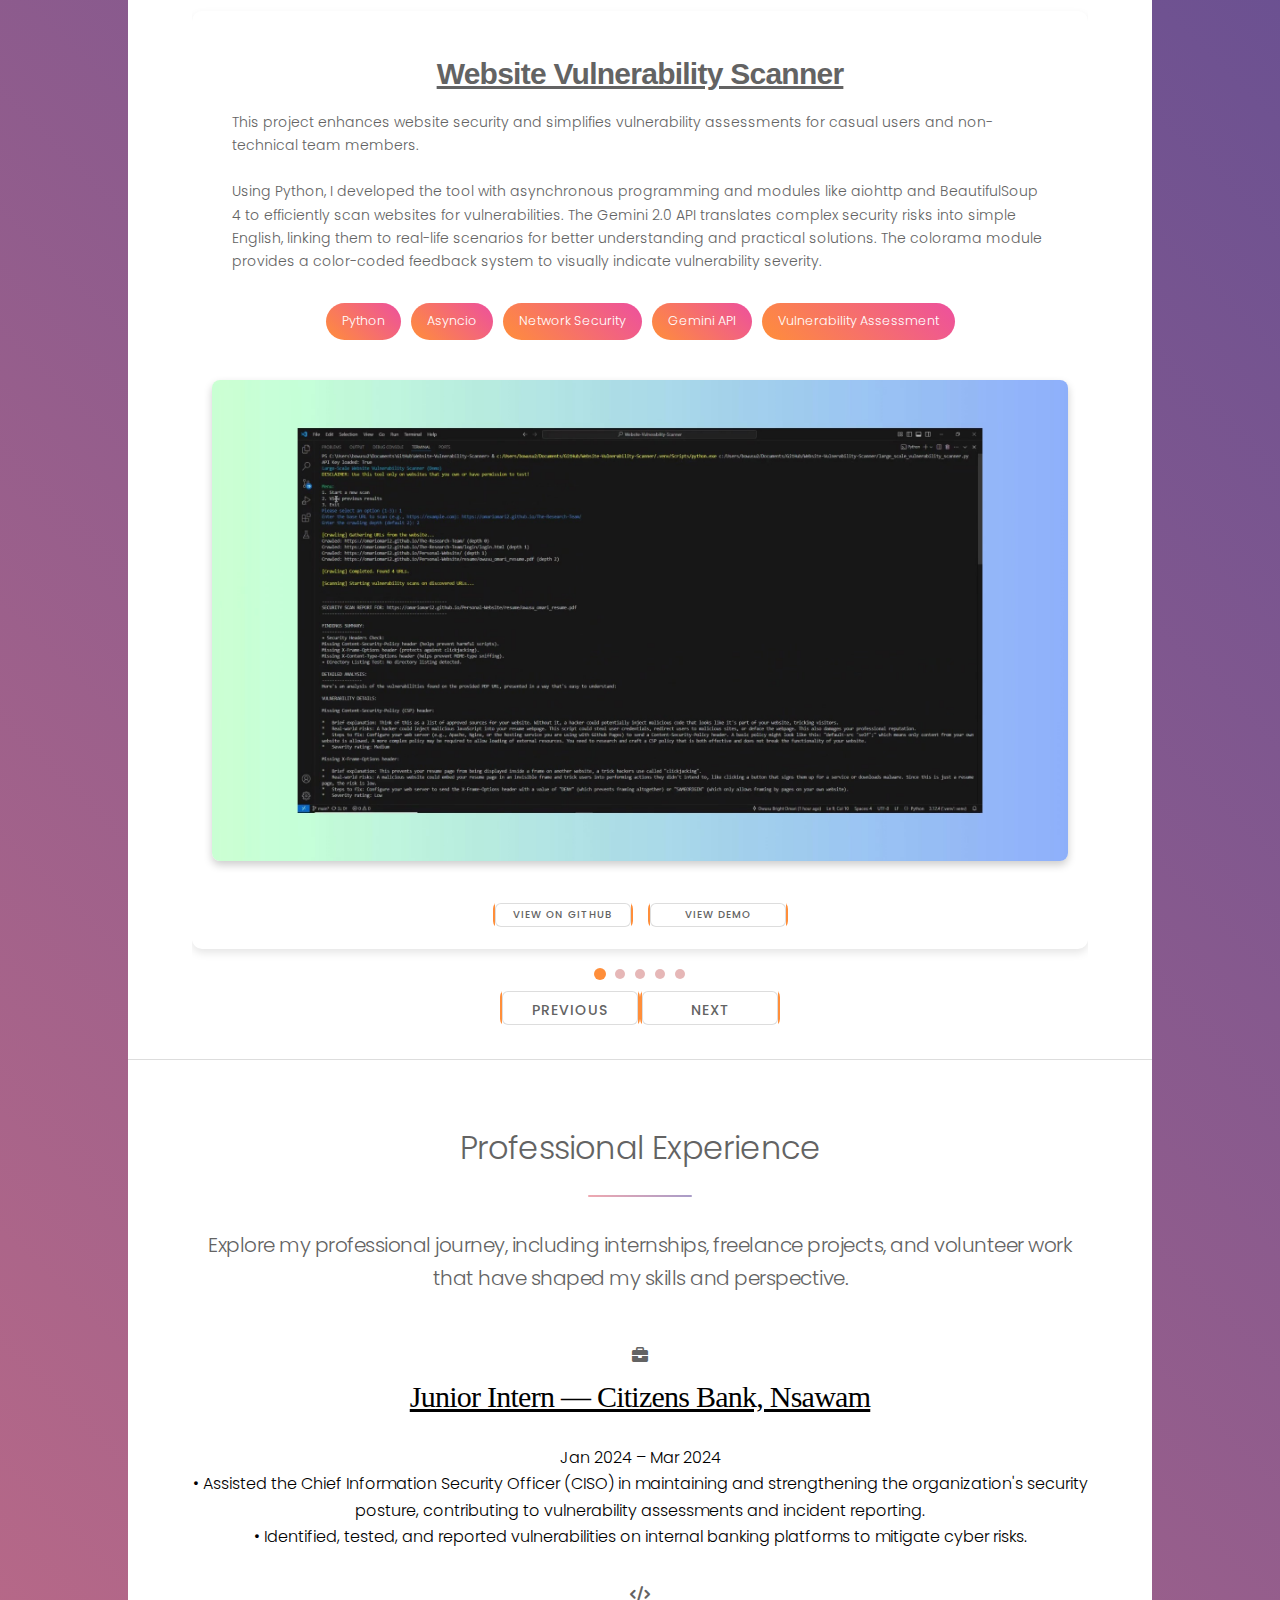
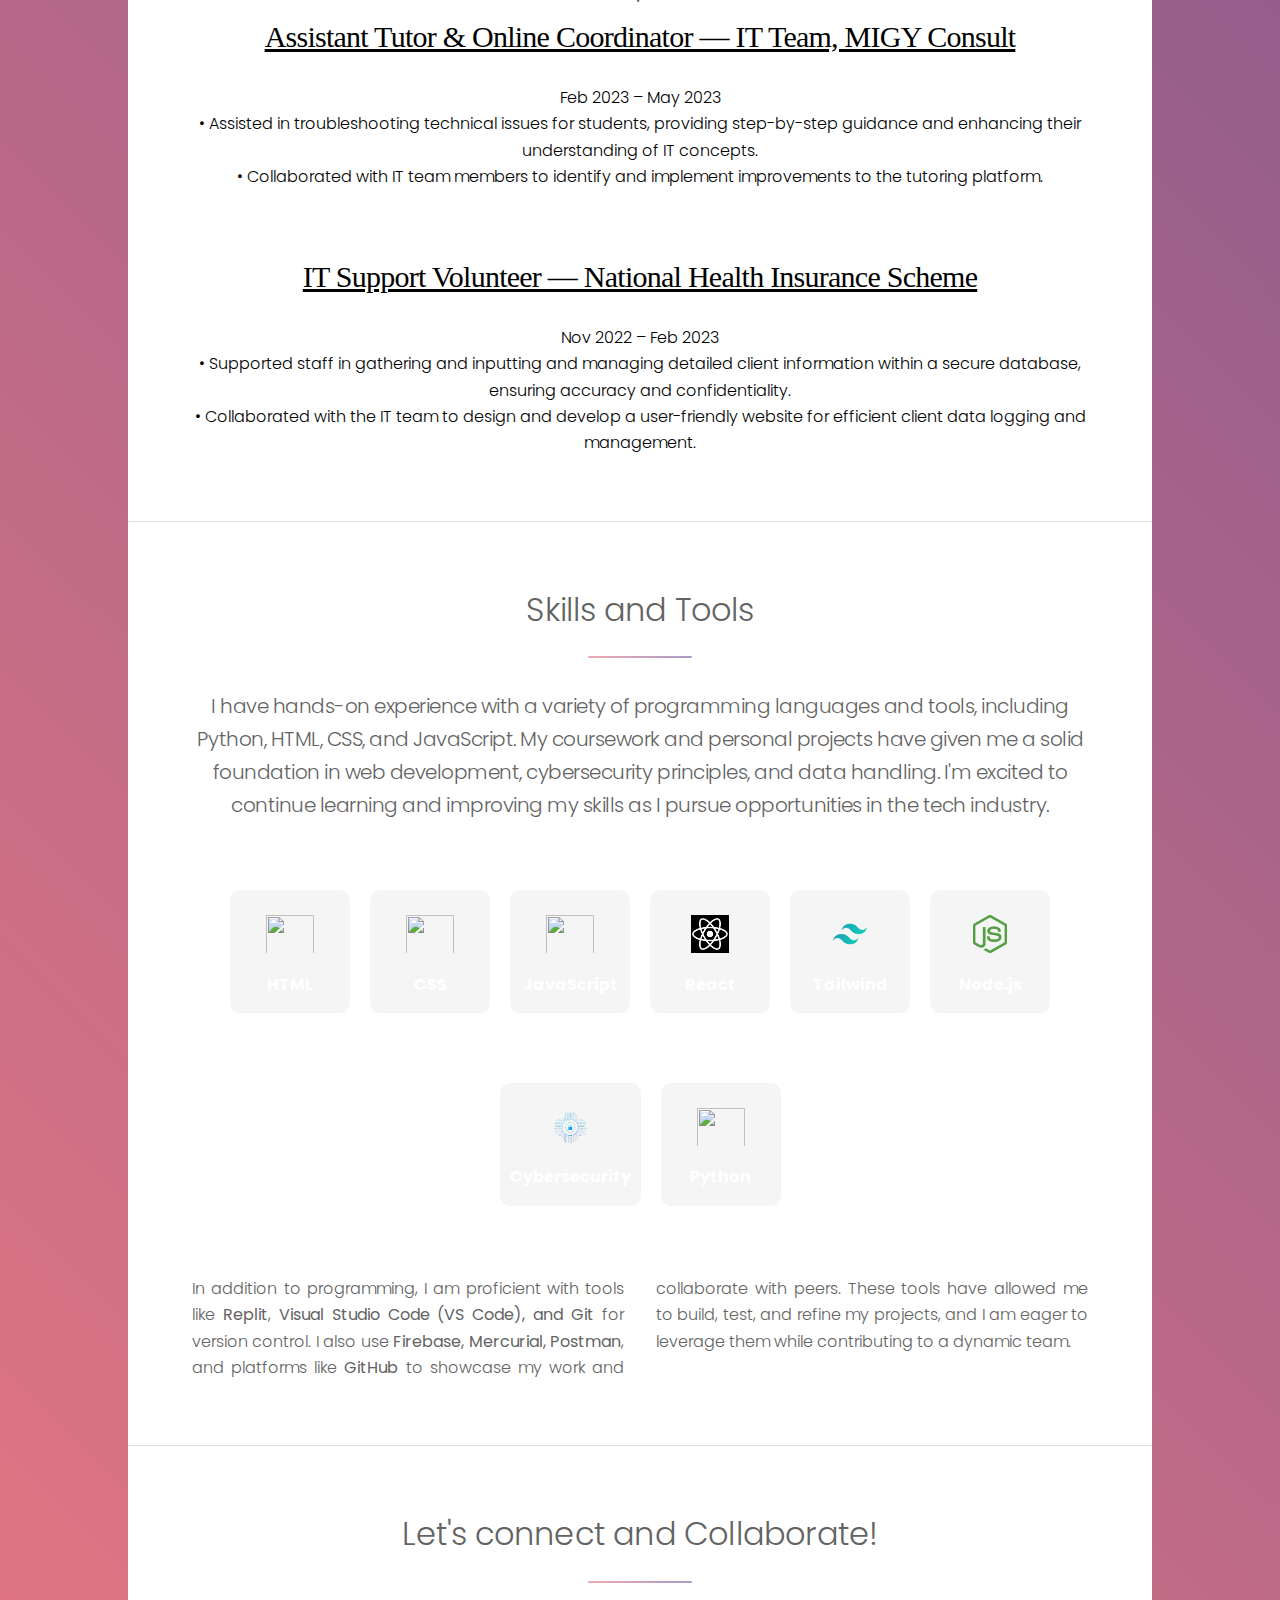
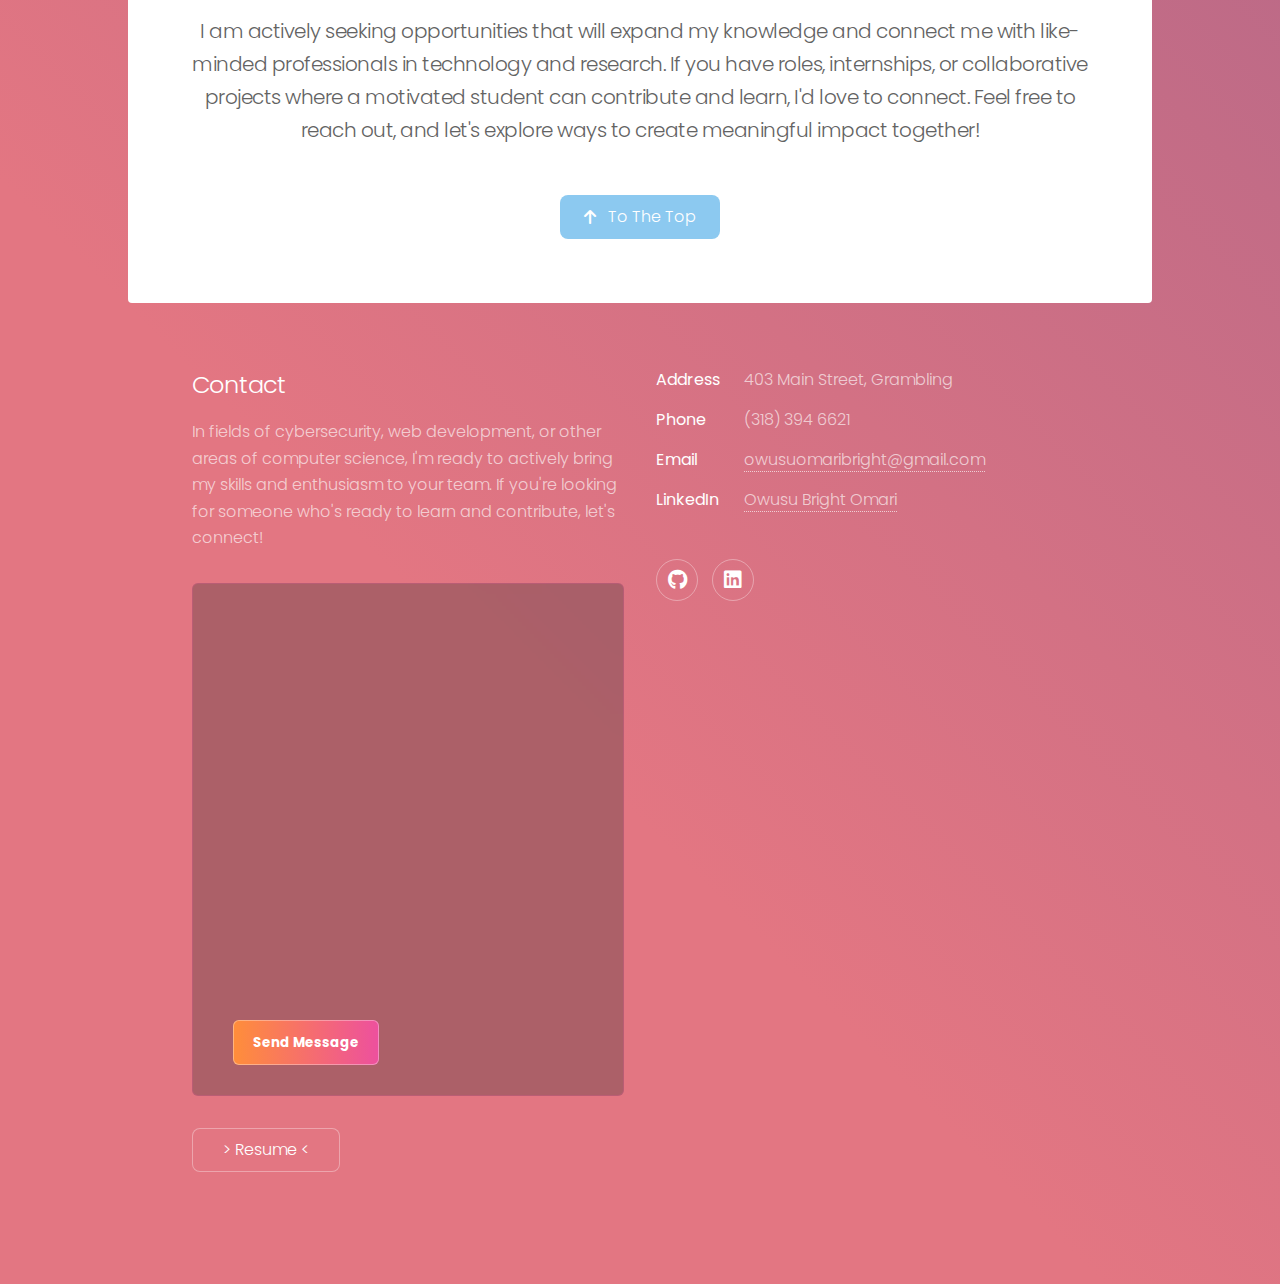
==== commit 36cba811: "update" ====
--- a/index.html
+++ b/index.html
@@ -66,7 +66,7 @@
 				<!-- Project Details Section -->
 				<section id="project-details" class="main special">
 					<header class="major">
-						<h2>Project Details</h2>
+						<h2>Projects</h2>
 						<p>Dive deeper into each project's specifics and technologies</p>
 					</header>
 					<div class="project-details-grid">
@@ -74,8 +74,8 @@
 							<div class="project-detail-content">
 								<div class="project-detail-info">
 									<h3>Website Vulnerability Scanner</h3>
-									This project is designed to strengthen website security and simplify vulnerability assessments without requiring deep technical expertise. It is built with casual users and non-technical team members in mind, making it easier for them to understand security risks and take action. <br><br>
-									I developed the tool using Python with asynchronous programming and modules like aiohttp and BeautifulSoup 4 to efficiently scan websites for vulnerabilities. I integrated the Gemini 2.0 API to translate security risks from intricate technicalities to simple English, linking them to real-life scenarios to improve understanding and suggesting practical solutions. Additionally, I implemented the colorama module, which provides a color-coded feedback system, visually indicating the severity of vulnerabilities.
+									This project enhances website security and simplifies vulnerability assessments for casual users and non-technical team members. <br> 
+									<br>Using Python, I developed the tool with asynchronous programming and modules like aiohttp and BeautifulSoup 4 to efficiently scan websites for vulnerabilities. The Gemini 2.0 API translates complex security risks into simple English, linking them to real-life scenarios for better understanding and practical solutions. The colorama module provides a color-coded feedback system to visually indicate vulnerability severity.
 									<div class="project-skills">
 										<span class="project-skill-tag" data-skill="Python">Python</span>
 										<span class="project-skill-tag" data-skill="Asyncio">Asyncio</span>
@@ -99,8 +99,8 @@
 							<div class="project-detail-content">
 								<div class="project-detail-info">
 									<h3>Church Website</h3>
-									This project is designed to give my church a strong and engaging online presence, making it easier to share updates, events, and important information with members and visitors. It is built with church administrators and the congregation in mind, ensuring a user-friendly experience for all.<br><br>
-									I developed the website using React and Tailwind CSS to create a responsive and visually appealing frontend. The backend is mainly JavaScript with Node.js, and deployment is through Netlify. It includes sections for church services, events, and contact details, helping to connect the church community, improve communication, and welcome new members with ease.s
+									This project aims to create a strong and engaging online presence for my church, facilitating updates, events, and information sharing with members and visitors. It is designed to be user-friendly for both church administrators and the congregation.
+									<br><br>I developed the website using React and Tailwind CSS for a responsive and visually appealing frontend. The backend uses JavaScript with Node.js, and the deployment is through Netlify. The site includes sections for church services, events, and contact details, enhancing community connection, communication, and welcoming new members.
 									<div class="project-skills">
 										<span class="project-skill-tag" data-skill="React">React</span>
 										<span class="project-skill-tag" data-skill="Tailwind">Tailwind CSS</span>
@@ -122,8 +122,8 @@
 							<div class="project-detail-content">
 								<div class="project-detail-info">
 									<h3>Pomodoro Play Extension</h3>
-									This project is a Chrome extension designed to enhance focus and productivity by combining the Pomodoro technique with engaging break-time activities. Built for students like myself, it makes time management more interactive and enjoyable without involving smartphones.<br>
-									<br>Developed with HTML, JavaScript, and JSON, it features a user-friendly timer to set custom focus and break periods with cycles. Users can restart the timer or play relaxing mini-games during breaks but must stop when work sessions begin. This blend of structured work sessions and light entertainment helps maintain motivation, prevent burnout, and make time management more engaging and enjoyable.
+									This Chrome extension enhances focus and productivity by combining the Pomodoro technique with engaging break-time activities, tailored for students like myself to make time management interactive and enjoyable without smartphones.
+									<br><br>Developed using HTML, JavaScript, and JSON, it features a user-friendly timer for setting custom focus and break periods in cycles. Users can restart the timer or play relaxing mini-games during breaks but must stop when work sessions begin. This blend of structured work sessions and light entertainment helps maintain motivation, prevent burnout, and make time management more enjoyable.
 									<div class="project-skills">
 										<span class="project-skill-tag" data-skill="HTML/CSS">HTML/CSS</span>
 										<span class="project-skill-tag" data-skill="JavaScript">JavaScript</span>
@@ -145,8 +145,8 @@
 							<div class="project-detail-content">
 								<div class="project-detail-info">
 									<h3>Research Team Portal</h3>
-									I designed this project to serve as a centralized platform for my research team to manage activities and collaborate efficiently. It ensures secure access for team members while allowing guests to follow the ongoing research, essentially becoming the information and communication hub for the team.<br><br>
-									The website is developed using CSS for the frontend and JavaScript for the backend, providing a clean, responsive interface. I use Firebase for team member authentication, Three.js for graphs, and Email.js for efficient message sending across the team. It includes features like task sharing, research updates, and team communication tools, helping us stay organized and on track. This project is a valuable tool for facilitating collaboration, improving communication, and streamlining research workflows within our team.
+									I designed this project to create a centralized platform for my research team to manage activities and collaborate efficiently. It ensures secure access for team members while allowing guests to follow ongoing research, becoming the information and communication hub for the team.
+									<br><br>The website uses CSS for the frontend and JavaScript for the backend, providing a clean, responsive interface. I use Firebase for team member authentication, Three.js for graphs, and Email.js for efficient message sending. The site features task sharing, research updates, and team communication tools to keep us organized and on track, facilitating collaboration, improving communication, and streamlining research workflows.
 									<div class="project-skills">
 										<span class="project-skill-tag" data-skill="CSS">CSS</span>
 										<span class="project-skill-tag" data-skill="JavaScript">JavaScript</span>
--- a/assets/css/more_style.css
+++ b/assets/css/more_style.css
@@ -210,7 +210,6 @@
 
 .project-buttons button {
     font-family: 'Poppins', sans-serif;
-    padding: 12px 24px;
     border: 2px solid transparent;
     background: linear-gradient(90deg, transparent 50%, #ff8e3a 50%);
     background-size: 200% 100%;
@@ -218,7 +217,7 @@
     cursor: pointer;
     border-radius: 8px;
     transition: all 0.5s cubic-bezier(0.4, 0, 0.2, 1);
-    font-size: 14px;
+    font-size: 10px;
     font-weight: 500;
     text-transform: uppercase;
     letter-spacing: 1px;
@@ -228,7 +227,7 @@
     align-items: center;
     justify-content: center;
     min-width: 140px;
-    box-shadow: 0 2px 4px rgba(255, 142, 58, 0.1);
+    /* box-shadow: 0 2px 4px rgba(255, 142, 58, 0.1); */
 }
 
 .project-buttons button::before {
--- a/assets/css/project-grid.css
+++ b/assets/css/project-grid.css
@@ -2,7 +2,7 @@
 .project-details-grid {
     display: flex;
     overflow-x: hidden;
-    gap: 40px;
+    gap: 40px; font-size: 14px;
     padding: 20px 0;
     scrollbar-width: none;
     -ms-overflow-style: none;
@@ -20,7 +20,7 @@
     opacity: 0;
     transform: translateX(100%);
     transition: opacity 0.5s ease, transform 0.5s ease;
-    display: none;
+    display: none; text-align: left;
 }
 
 .project-detail.active {
@@ -52,10 +52,16 @@
 .project-detail-info h3 {
     font-family: 'Verdana', sans-serif;
     font-size: 30px;
-    font-weight: 900;
-    color: #ffffff;
-    margin: 0;
-}
+    font-weight: 900; text-align: center;
+    color: #ffffff; transition: all 0.5s ease;
+    margin: 0; text-decoration: underline
+}
+
+.project-detail-info h3:hover {
+    color: linear-gradient(45deg, #ff8e3a, #ed509e, #9c73f8, #0fccce);
+}
+
+
 
 .project-detail-info p {
     font-family: 'Poppins', sans-serif;
@@ -89,7 +95,7 @@
     padding-top: 15px;
     display: flex;
     flex-wrap: wrap;
-    gap: 10px;
+    gap: 10px; place-content: center;
 }
 
 .project-skill-tag {
@@ -111,12 +117,11 @@
 .project-details-navigation {
     display: flex;
     justify-content: center;
-    gap: 20px;
+    gap: 0px; 
 }
 
 .project-details-navigation button {
     font-family: 'Poppins', sans-serif;
-    padding: 12px 24px;
     border: 2px solid transparent;
     background: linear-gradient(90deg, transparent 50%, #ff8e3a 50%);
     background-size: 200% 100%;
@@ -152,9 +157,9 @@
 
 .detail-dot {
     width: 10px;
-    height: 10px;
-    background-color: rgba(255, 255, 255, 0.3);
-    border-radius: 50%;
+    height: 10px; margin-bottom: 10px;
+    background-color: rgba(172, 15, 15, 0.3);
+    border-radius: 50%; 
     cursor: pointer;
     transition: all 0.3s ease;
 }
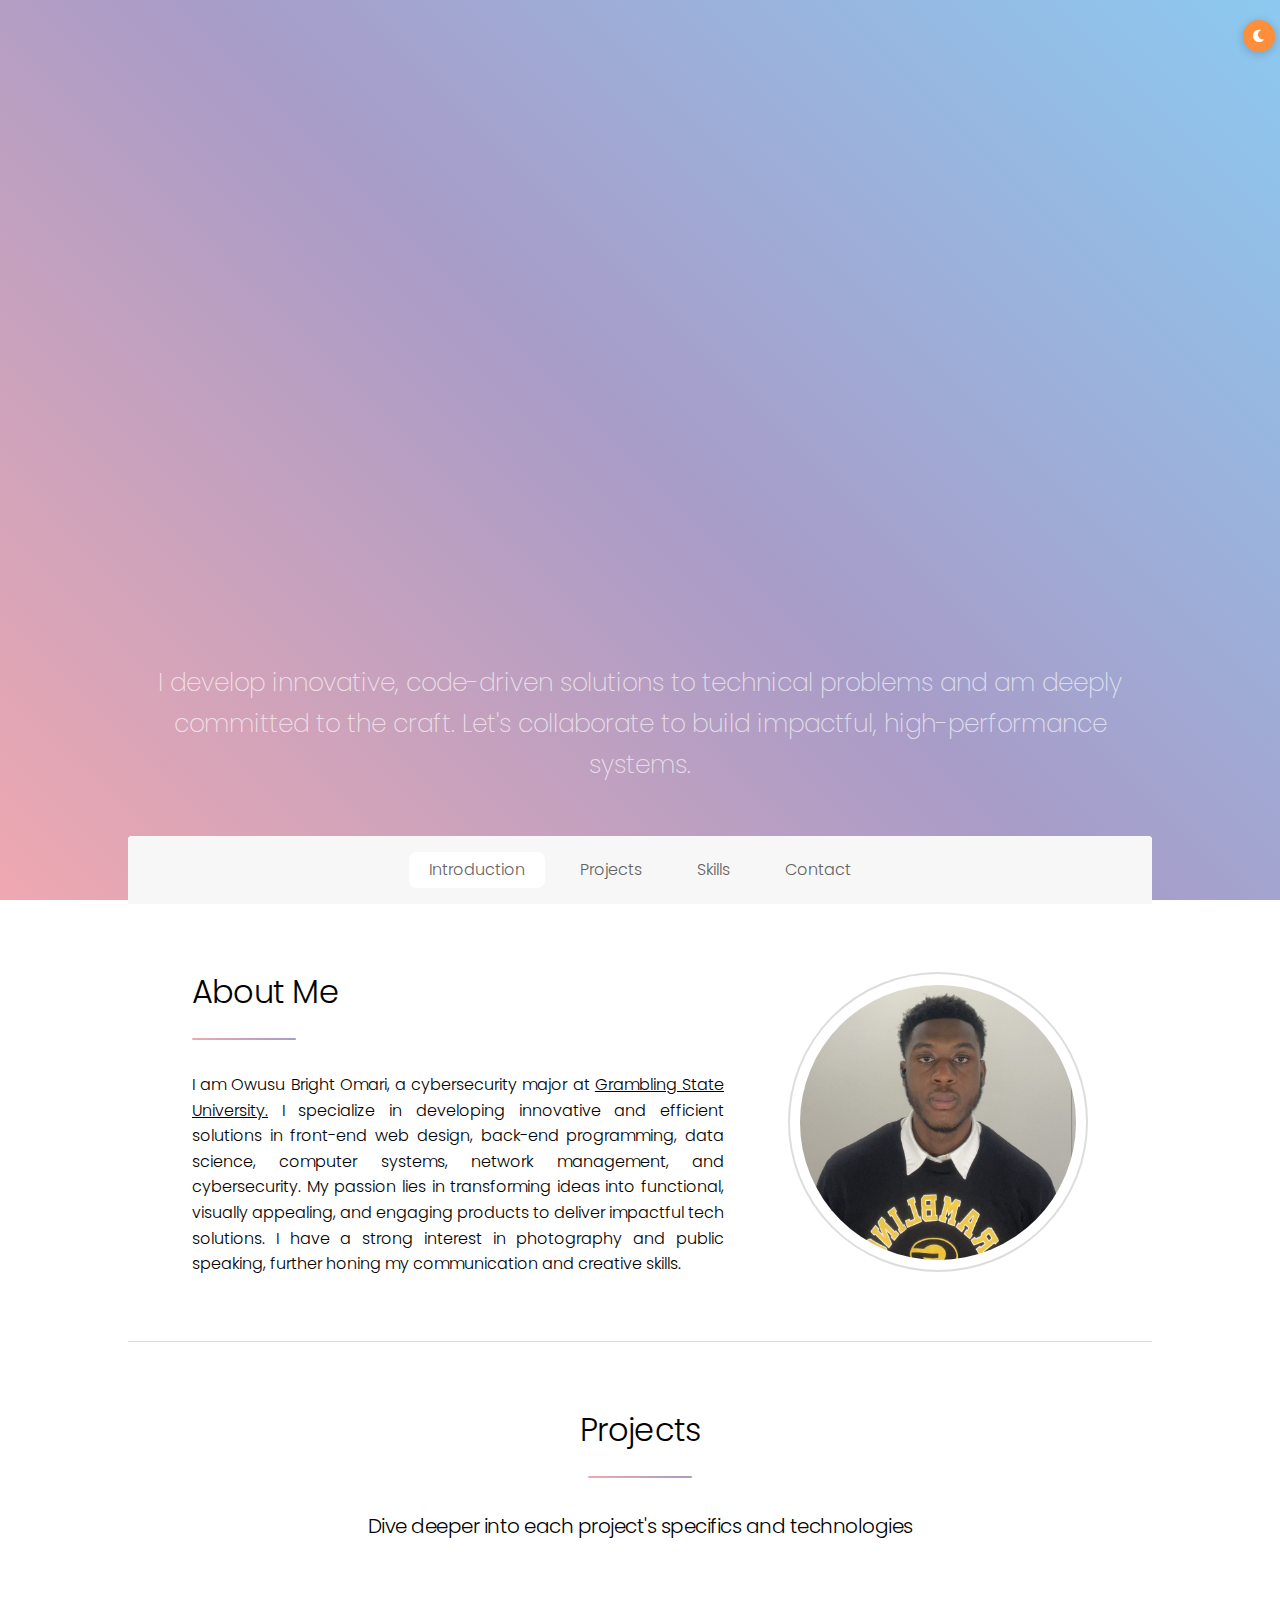
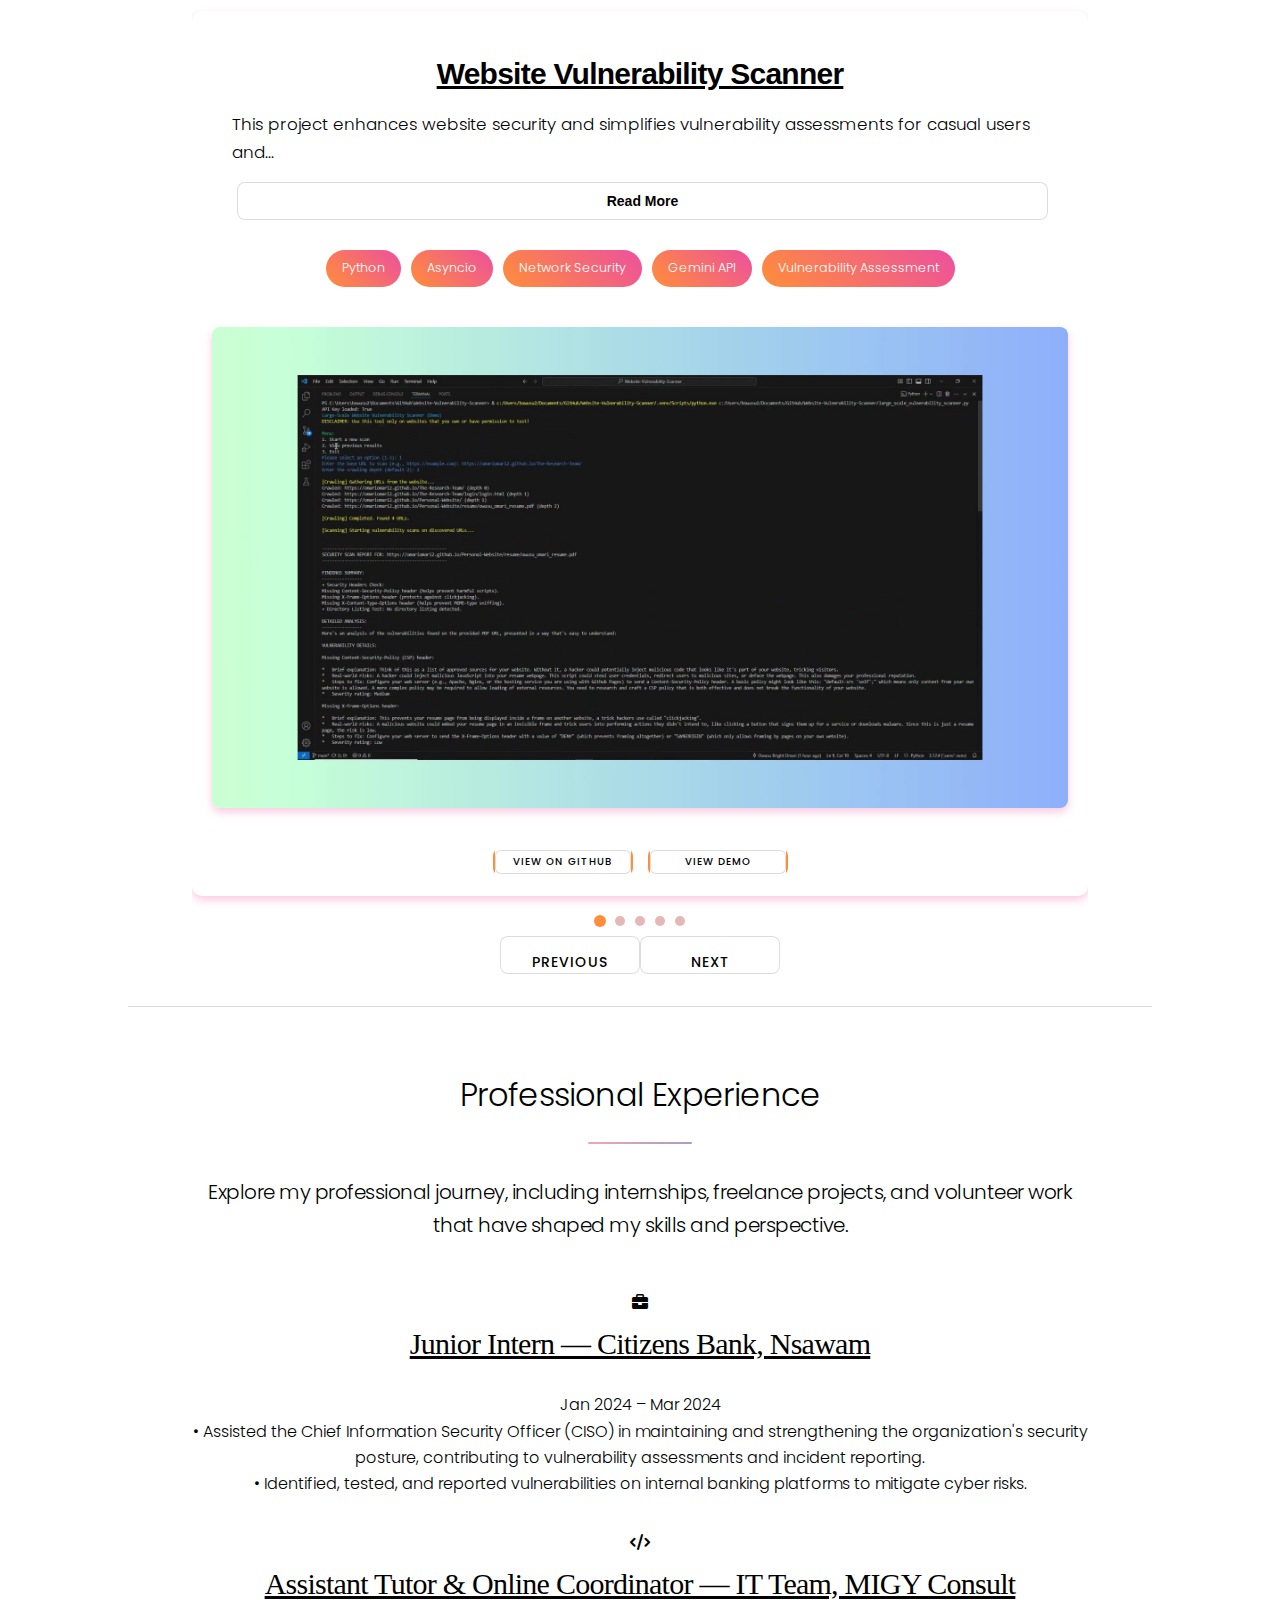
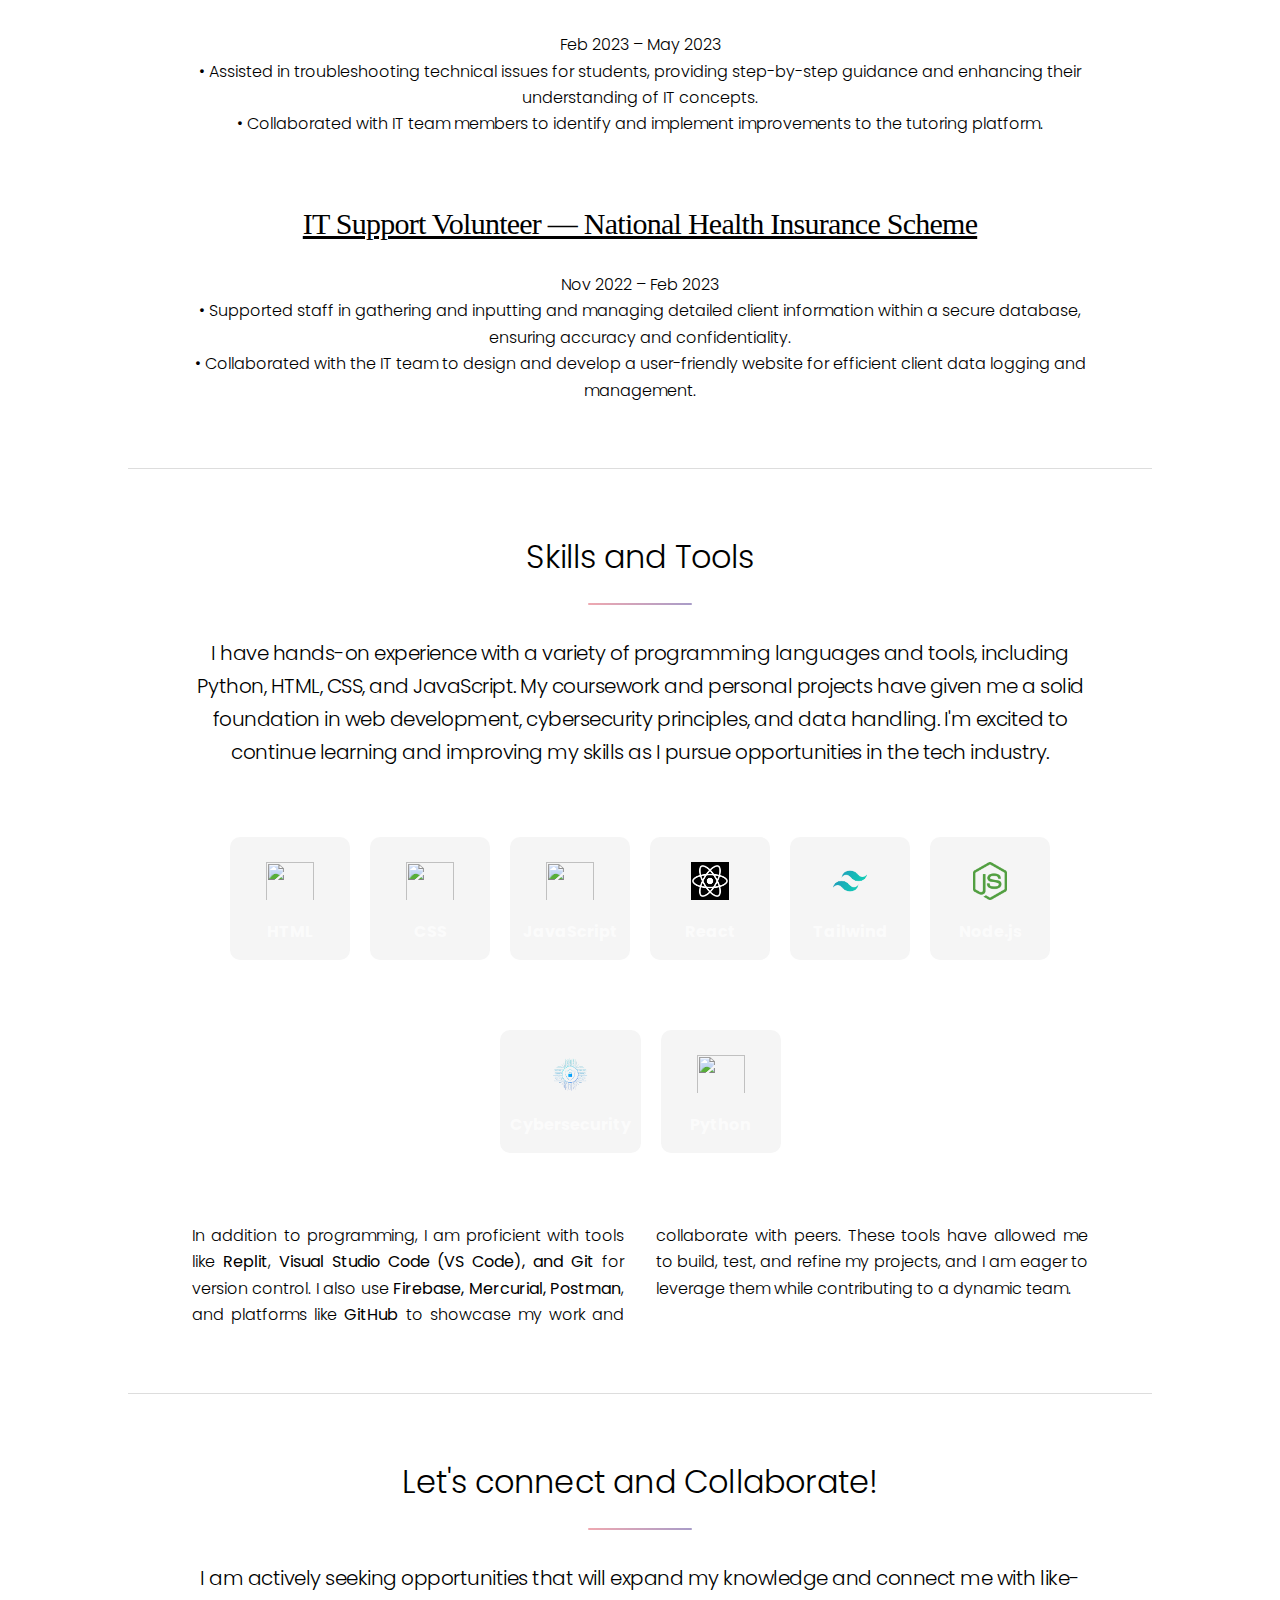
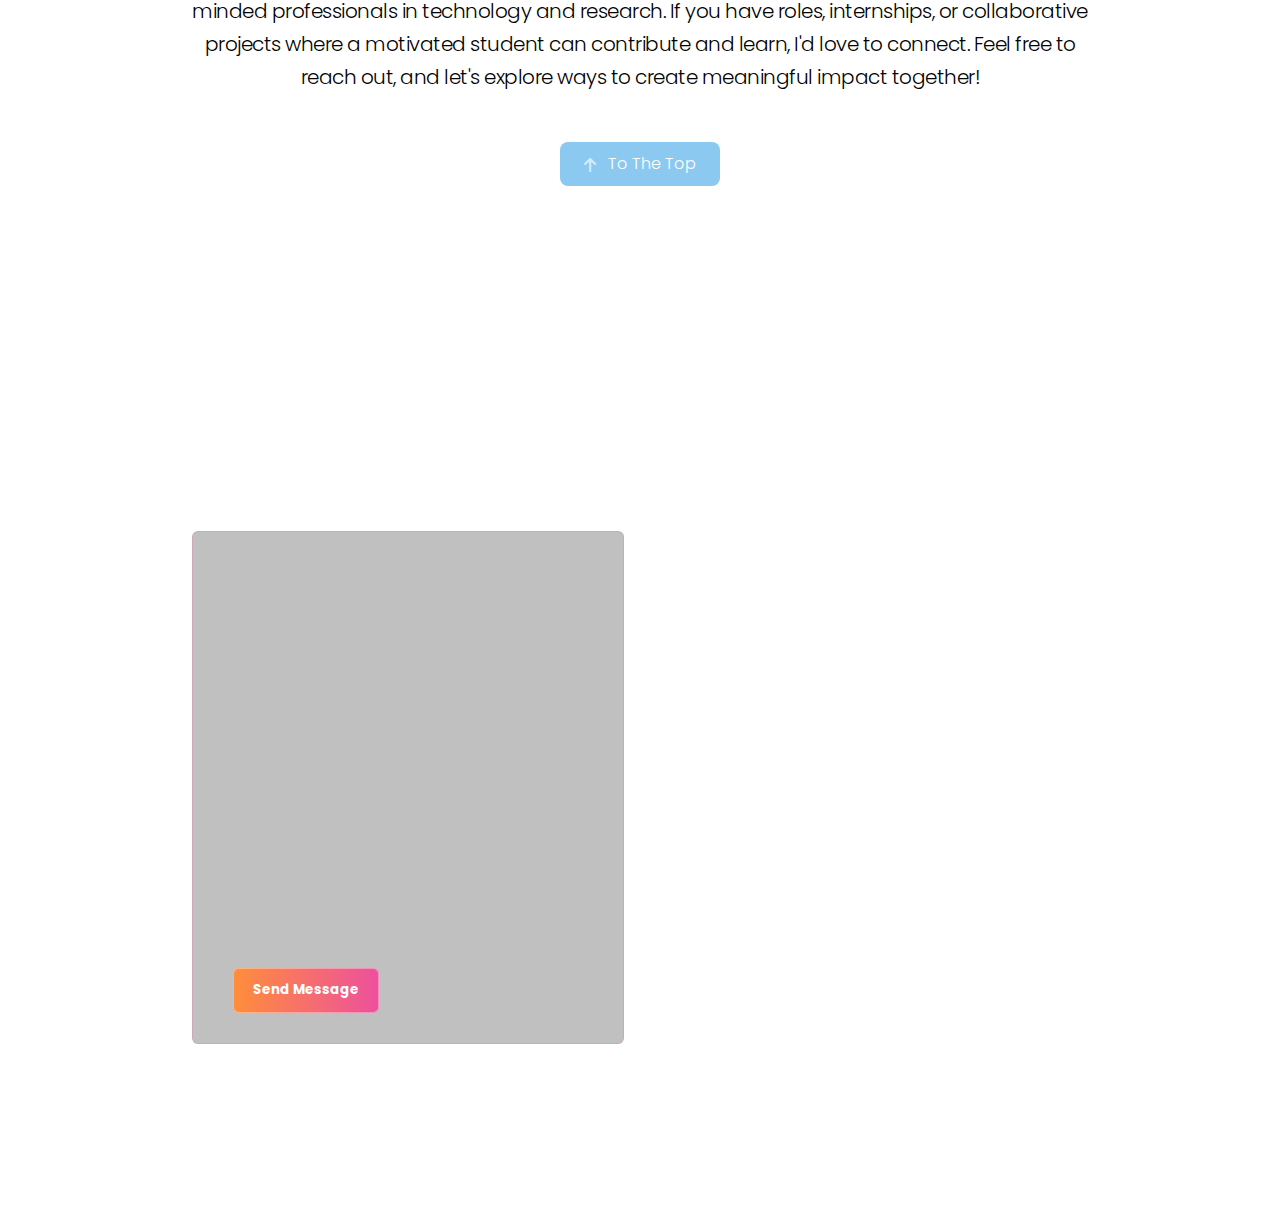
==== commit a565513f: "Implemented dark mode" ====
--- a/index.html
+++ b/index.html
@@ -8,16 +8,20 @@
 		<link rel="stylesheet" href="assets/css/more_style.css" />
 		<link rel="stylesheet" href="assets/css/project-grid.css" />
 		<link rel="stylesheet" href="assets/css/project-icons.css" />
+		<link rel="stylesheet" href="assets/css/theme-toggle.css" />
 		<link rel="icon" src="favicon.ico" type="image/x-icon">
 		<link rel="stylesheet" href="https://cdnjs.cloudflare.com/ajax/libs/font-awesome/6.0.0/css/all.min.css">
 		<noscript><link rel="stylesheet" href="assets/css/noscript.css" /></noscript>
 		<script type="text/javascript" src="https://cdn.jsdelivr.net/npm/@emailjs/browser@3/dist/email.min.js"></script>
 	</head>
 	<body class="is-preload">
+		<!-- Theme Toggle Button -->
+		<button id="theme-toggle" class="theme-toggle" aria-label="Toggle dark/light mode">
+			<i class="fas fa-moon"></i>
+		</button>
 		<div id="wrapper">
 			<header id="header" class="alt">
 				<div class="sound">
-					
 					<div class="sound-wave">
 						<div></div>
 						<div></div>
@@ -75,7 +79,7 @@
 								<div class="project-detail-info">
 									<h3>Website Vulnerability Scanner</h3>
 									This project enhances website security and simplifies vulnerability assessments for casual users and non-technical team members. <br> 
-									<br>Using Python, I developed the tool with asynchronous programming and modules like aiohttp and BeautifulSoup 4 to efficiently scan websites for vulnerabilities. The Gemini 2.0 API translates complex security risks into simple English, linking them to real-life scenarios for better understanding and practical solutions. The colorama module provides a color-coded feedback system to visually indicate vulnerability severity.
+									<br> Using Python, I developed the tool with asynchronous programming and modules like aiohttp and BeautifulSoup 4 to efficiently scan websites for vulnerabilities. The Gemini 2.0 API translates complex security risks into simple English, linking them to real-life scenarios for better understanding and practical solutions. The colorama module provides a color-coded feedback system to visually indicate vulnerability severity.
 									<div class="project-skills">
 										<span class="project-skill-tag" data-skill="Python">Python</span>
 										<span class="project-skill-tag" data-skill="Asyncio">Asyncio</span>
--- a/assets/css/main.css
+++ b/assets/css/main.css
@@ -122,6 +122,13 @@
 
 body {
 	line-height: 1;
+	background-color: var(--body-bg, #000000);
+	color: var(--text-color, rgba(255, 255, 255, 0.85));
+	background-image: var(--body-gradient, linear-gradient(45deg, #efa8b0, #a89cc8, #8cc9f0));
+	background-size: cover;
+	background-attachment: fixed;
+	-webkit-text-size-adjust: none;
+	-ms-overflow-style: scrollbar;
 }
 
 ol, ul {
@@ -140,10 +147,6 @@
 table {
 	border-collapse: collapse;
 	border-spacing: 0;
-}
-
-body {
-	-webkit-text-size-adjust: none;
 }
 
 mark {
@@ -169,10 +172,6 @@
 	width: device-width;
 }
 
-body {
-	-ms-overflow-style: scrollbar;
-}
-
 @media screen and (max-width: 480px) {
 	html, body {
 		min-width: 320px;
@@ -185,14 +184,6 @@
 
 *, *:before, *:after {
 	box-sizing: inherit;
-}
-
-body {
-	background-color: #935d8c;
-	background-image: url("images/overlay.png"), -moz-linear-gradient(45deg, #e37682 15%, #5f4d93 85%);
-	background-image: url("images/overlay.png"), -webkit-linear-gradient(45deg, #e37682 15%, #5f4d93 85%);
-	background-image: url("images/overlay.png"), -ms-linear-gradient(45deg, #e37682 15%, #5f4d93 85%);
-	background-image: url("images/overlay.png"), linear-gradient(45deg, #e37682 15%, #5f4d93 85%);
 }
 
 body.is-preload *, body.is-preload *:before, body.is-preload *:after {
@@ -207,11 +198,6 @@
 }
 
 /* Type */
-
-body {
-	background-color: #935d8c;
-	color: rgba(255, 255, 255, 0.65);
-}
 
 body, input, select, textarea {
 	font-family: 'Poppins', sans-serif;
@@ -2236,7 +2222,7 @@
 
 select option {
 	color: #ffffff;
-	background: #935d8c;
+	background: #000000;
 }
 
 input[type="checkbox"] + label,
@@ -2254,7 +2240,7 @@
 input[type="radio"]:checked + label:before {
 	background-color: #ffffff;
 	border-color: #ffffff;
-	color: #935d8c;
+	color: #000000;
 }
 
 input[type="checkbox"]:focus + label:before,
@@ -3371,24 +3357,24 @@
 
 #main {
 	background-color: #ffffff;
-	color: #636363;
+	color: black;
 	border-radius: 0.25em;
 }
 
 #main input, #main select, #main textarea {
-	color: #636363;
+	color: black;
 }
 
 #main a:hover {
-	color: #636363;
+	color: black;
 }
 
 #main strong, #main b {
-	color: #636363;
+	color: black;
 }
 
 #main h1, #main h2, #main h3, #main h4, #main h5, #main h6 {
-	color: #636363;
+	color: black;
 }
 
 #main blockquote {
@@ -3396,7 +3382,6 @@
 }
 
 #main code {
-	background: rgba(222, 222, 222, 0.25);
 	border-color: #dddddd;
 }
 
@@ -3415,7 +3400,7 @@
 #main .button {
 	background-color: transparent;
 	box-shadow: inset 0 0 0 1px #dddddd;
-	color: #636363 !important;
+	color: black !important;
 }
 
 #main input[type="submit"]:hover,
--- a/assets/css/more_style.css
+++ b/assets/css/more_style.css
@@ -1,16 +1,17 @@
 .resumer {
-    background-color: #ff8e3a;
+    background-color: var(--button-bg, #333333);
     color: white;
     font-size: 15px;
     font-weight: 900;
-    border: none;
+    border: var(--project-border, 1px solid rgba(255, 255, 255, 0.3));
     border-radius: 15px;
-    cursor: pointer; margin-top: 40px;
-    transition: all 1s;
+    cursor: pointer; 
+    margin-top: 40px;
+    transition: all 0.5s;
 }
 
 .resumer:hover {
-    background-color: #ed509e;
+    background-color: var(--button-hover-bg, #666666);
     transform: scale(1.05);
 }
 
@@ -25,10 +26,10 @@
 }
 
 @keyframes audio-wave {
-    0% { height: 20px; transform: translate(0px); background-color: #ff8e3a; }
-    25% { height: 65px; transform: translateY(-5px); background-color: #ed509e; }
-    50% { height: 20px; transform: translateY(0px); background-color: #9c73f8; }
-    100% { height: 0px; transform: translateY(0px); background-color: #0fccce; }
+    0% { height: 20px; transform: translate(0px); background-color: var(--animation-color-1, #333333); }
+    25% { height: 65px; transform: translateY(-5px); background-color: var(--animation-color-2, #666666); }
+    50% { height: 20px; transform: translateY(0px); background-color: var(--animation-color-3, #999999); }
+    100% { height: 0px; transform: translateY(0px); background-color: var(--animation-color-4, #cccccc); }
 }
 
 @keyframes typing {
@@ -38,26 +39,14 @@
 
 @keyframes blink-caret {
     from, to { border-color: transparent; }
-    50% { border-color: orange; }
-}
-
-@keyframes rocket-animation {
-    0% {
-        transform: translateY(0);
-    }
-    50% {
-        transform: translateY(-10px);
-    }
-    100% {
-        transform: translateY(0);
-    }
+    50% { border-color: var(--cursor-color, white); }
 }
 
 .dive {
     display: inline; /* Changed from inline-block to inline */
     overflow: hidden;
     white-space: normal; /* Allow wrapping */
-    border-right: 0.15em solid orange; /* Cursor */
+    border-right: 0.15em solid var(--cursor-color, white); /* Cursor */
     animation: typing 4s steps(40, end), blink-caret 0.75s step-end infinite;
     font-size: 1em; font-family: "Prompt", sans-serif; font-weight: 900;
 }
@@ -94,7 +83,7 @@
 .sound-wave div {
     width: 1rem;
     height: 6rem;
-    background-color: orange;
+    background-color: var(--animation-color-1, white);
     animation: audio-wave 2.2s infinite ease-in-out;
     display: block;
     border-radius: 0.5rem;
@@ -162,7 +151,7 @@
 }
 
 .project-grid .project:hover {
-    box-shadow: 0 8px 16px #ed509e; /* Deeper box-shadow on hover */
+    box-shadow: 0 8px 16px var(--project-shadow, #666666); /* Deeper box-shadow on hover */
 }
 
 .project-grid .project:not(:focus) {
@@ -185,7 +174,7 @@
 }
 
 .project a {
-    color: #333;
+    color: var(--text-color, #333);
     text-decoration: none;
     font-family: 'Verdana', sans-serif;
 }
@@ -211,9 +200,9 @@
 .project-buttons button {
     font-family: 'Poppins', sans-serif;
     border: 2px solid transparent;
-    background: linear-gradient(90deg, transparent 50%, #ff8e3a 50%);
+    background: linear-gradient(90deg, transparent 50%, var(--button-bg, #333333) 50%);
     background-size: 200% 100%;
-    color: #ffffff;
+    color: var(--text-color, #ffffff);
     cursor: pointer;
     border-radius: 8px;
     transition: all 0.5s cubic-bezier(0.4, 0, 0.2, 1);
@@ -222,7 +211,7 @@
     text-transform: uppercase;
     letter-spacing: 1px;
     position: relative;
-    overflow: hidden;
+    overflow: visible;  /* Changed from hidden to visible */
     display: flex;
     align-items: center;
     justify-content: center;
@@ -237,18 +226,18 @@
     left: 0;
     width: 100%;
     height: 100%;
-    background: linear-gradient(120deg, #ff8e3a, #ed509e);
+    background: linear-gradient(120deg, var(--button-bg, #333333), var(--button-hover-bg, #666666));
     opacity: 0;
     transition: opacity 0.5s ease;
     z-index: -1;
 }
 
 .project-buttons button:hover {
-    color: #ffffff;
+    color: var(--text-color, #ffffff);
     transform: translateY(-3px) scale(1.02);
     background-position: -100% 0;
-    box-shadow: 0 8px 20px rgba(255, 142, 58, 0.2);
-    border-color: rgba(255, 142, 58, 0.5);
+    box-shadow: 0 8px 20px rgba(0, 0, 0, 0.2);
+    border-color: rgba(0, 0, 0, 0.5);
 }
 
 .project-buttons button:hover::before {
@@ -257,7 +246,7 @@
 
 .project-buttons button:active {
     transform: translateY(-1px) scale(0.98);
-    box-shadow: 0 4px 8px rgba(255, 142, 58, 0.15);
+    box-shadow: 0 4px 8px rgba(0, 0, 0, 0.15);
 }
 
 @media (max-width: 768px) {
@@ -284,12 +273,12 @@
     width: 5px;
     height: 5px;
     border-radius: 50%;
-    background-color: #ccc;
+    background-color: var(--dot-color, #ccc);
     transition: background-color 0.3s;
 }
 
 .project-indicators .dot.active {
-    background-color: #333;
+    background-color: var(--dot-active-color, #333);
 }
 
 .project-navigation {
@@ -302,8 +291,8 @@
 .project-navigation .prev-button,
 .project-navigation .next-button {
     padding: 10px 20px; /* Adjusted padding */
-    background-color: #333;
-    color: #fff;
+    background-color: var(--button-bg, #333);
+    color: var(--text-color, #fff);
     border: none;
     border-radius: 5px;
     cursor: pointer;
@@ -315,7 +304,7 @@
 
 .project-navigation .prev-button:hover,
 .project-navigation .next-button:hover {
-    background-color: #555;
+    background-color: var(--button-hover-bg, #666);
 }
 
 .button-group {
@@ -421,7 +410,7 @@
 .skill p {
     margin: 0;
     font-weight: bold;
-    color: #ffffff;
+    color: var(--text-color, #ffffff);
 }
 
 .button.primary {
@@ -438,7 +427,7 @@
 }
 
 .button.primary .icon-up {
-    color: white;  /* Changed from orange to white */
+    color: var(--text-color, white);  /* Changed from orange to white */
 }
 
 .button.primary .icon-rocket {
@@ -447,7 +436,7 @@
     top: 50%;
     transform: translateY(-50%) translateY(20px);
     opacity: 0;
-    color: #ed509e;  /* Keeping the rocket pink */
+    color: var(--button-hover-bg, #666);  /* Keeping the rocket gray */
 }
 
 .button.primary:hover .icon-up {
@@ -473,8 +462,8 @@
 
 .spotlight .image:hover {
     transform: scale(1.05); /* Smaller scale for subtle pop */
-    box-shadow: 0 0 20px #ed509e; /* Match your site's glow color */
-    border-color: #ed509e; /* Glowing border color */
+    box-shadow: 0 0 20px var(--project-shadow, #666); /* Match your site's glow color */
+    border-color: var(--project-shadow, #666); /* Glowing border color */
 }
 
 .spotlight .image img {
@@ -509,7 +498,7 @@
     left: 50%;
     transform: translateX(-50%);
     background-color: rgba(45, 45, 45, 0.95);
-    color: white;
+    color: var(--text-color, white);
     padding: 8px 12px;
     border-radius: 6px;
     font-size: 0.75em;
@@ -562,11 +551,11 @@
     height: 1px;
     margin-top: 10px;
     background: linear-gradient(90deg, 
-        #ff8e3a, 
-        #ed509e, 
-        #9c73f8, 
-        #0fccce, 
-        #ff8e3a
+        var(--button-bg, #333333), 
+        var(--button-hover-bg, #666666), 
+        var(--animation-color-3, #999999), 
+        var(--animation-color-4, #cccccc), 
+        var(--button-bg, #333333)
     );
     background-size: 200% 100%;
     animation: gradient-line 3s ease infinite;
@@ -613,7 +602,7 @@
     border: 1px solid rgba(156, 115, 248, 0.3);
     border-radius: 4px;  /* Reduced border radius */
     background: rgba(45, 45, 45, 0.7);
-    color: white;
+    color: var(--text-color, white);
     font-family: inherit;
     transition: all 0.3s ease;
 }
@@ -622,8 +611,8 @@
     position: relative;
     height: 45px;
     margin-top: 10px;
-    background: linear-gradient(90deg, #ff8e3a, #ed509e);
-    color: white;
+    background: linear-gradient(90deg, var(--button-bg, #333333), var(--button-hover-bg, #666666));
+    color: var(--text-color, white);
     border: none;
     border-radius: 6px;
     font-weight: bold;
@@ -637,9 +626,9 @@
 }
 
 .submit-btn:hover:not(:disabled) {
-    background: linear-gradient(90deg, #ed509e, #9c73f8);
+    background: linear-gradient(90deg, var(--button-hover-bg, #666666), var(--animation-color-3, #999999));
     transform: translateY(-2px);
-    box-shadow: 0 5px 15px rgba(237, 80, 158, 0.3);
+    box-shadow: 0 5px 15px rgba(0, 0, 0, 0.3);
 }
 
 /* Placeholder styling */
@@ -854,7 +843,7 @@
 
 .contact-form select option {
     background: rgba(45, 45, 45, 0.9);
-    color: white;
+    color: var(--text-color, white);
     padding: 10px;
     font-size: 0.9em;  /* Match the select font size */
 }
--- a/assets/css/project-grid.css
+++ b/assets/css/project-grid.css
@@ -8,6 +8,7 @@
     -ms-overflow-style: none;
     scroll-snap-type: x mandatory;
     width: 100%;
+    background-color: var(--project-bg, rgba(50, 50, 50, 0.5));
 }
 
 .project-details-grid::-webkit-scrollbar {
@@ -35,10 +36,11 @@
     gap: 20px;
     padding: 15px;
     margin: 0;
-    background-color: rgba(255, 255, 255, 0.05);
+    background-color: var(--project-bg, rgba(50, 50, 50, 0.5));
     border-radius: 10px;
-    box-shadow: 0 4px 8px rgba(0, 0, 0, 0.1);
+    box-shadow: 0 4px 8px var(--box-shadow-color, rgba(0, 0, 0, 0.1));
     height: 100%;
+    border: var(--project-border, 1px solid rgba(255, 255, 255, 0.2));
 }
 
 .project-detail-info {
@@ -53,15 +55,14 @@
     font-family: 'Verdana', sans-serif;
     font-size: 30px;
     font-weight: 900; text-align: center;
-    color: #ffffff; transition: all 0.5s ease;
+    color: var(--heading-color, #ffffff); 
+    transition: all 0.5s ease;
     margin: 0; text-decoration: underline
 }
 
 .project-detail-info h3:hover {
     color: linear-gradient(45deg, #ff8e3a, #ed509e, #9c73f8, #0fccce);
 }
-
-
 
 .project-detail-info p {
     font-family: 'Poppins', sans-serif;
@@ -82,7 +83,7 @@
     border-radius: 8px;
     object-fit: cover;
     aspect-ratio: 16/9;
-    box-shadow: 0 4px 8px rgba(0, 0, 0, 0.2);
+    box-shadow: 0 4px 8px var(--box-shadow-color, rgba(0, 0, 0, 0.2));
     transition: transform 0.3s ease;
 }
 
@@ -99,18 +100,20 @@
 }
 
 .project-skill-tag {
-    background: linear-gradient(45deg, #ff8e3a, #ed509e);
+    background: var(--skill-tag-bg, #333333);
     color: white;
     padding: 8px 16px;
     border-radius: 20px;
     font-size: 0.9em;
     transition: all 0.3s ease;
     cursor: default;
+    border: var(--project-border, 1px solid rgba(255, 255, 255, 0.3));
 }
 
 .project-skill-tag:hover {
     transform: translateY(-2px);
-    box-shadow: 0 4px 8px rgba(237, 80, 158, 0.3);
+    background: var(--skill-tag-hover-bg, #666666);
+    box-shadow: 0 4px 8px var(--box-shadow-color, rgba(0, 0, 0, 0.3));
 }
 
 /* Navigation Styling */
@@ -125,7 +128,7 @@
     border: 2px solid transparent;
     background: linear-gradient(90deg, transparent 50%, #ff8e3a 50%);
     background-size: 200% 100%;
-    color: #ffffff;
+    color: var(--text-color, rgba(255, 255, 255, 0.85));
     cursor: pointer;
     border-radius: 8px;
     transition: all 0.5s cubic-bezier(0.4, 0, 0.2, 1);
@@ -136,18 +139,18 @@
     position: relative;
     overflow: hidden;
     min-width: 140px;
+    padding: 0.5em 1em;
+    border: var(--project-border, 1px solid rgba(255, 255, 255, 0.3));
+    background: var(--project-bg, #333333);
 }
 
 .project-details-navigation button:hover {
-    background-position: -100% 0;
-    transform: translateY(-3px);
-    box-shadow: 0 8px 20px rgba(255, 142, 58, 0.2);
+    background: var(--skill-tag-hover-bg, #666666);
 }
 
 .project-details-navigation button:active {
-    transform: translateY(-1px);
-}
-
+    transform: translateY(2px);
+}
 
 .project-details-indicators {
     display: flex;
--- a/assets/css/project-icons.css
+++ b/assets/css/project-icons.css
@@ -1,52 +1,63 @@
 .project-icon {
-    display: flex;
+    display: inline-flex;
+    align-items: center;
     justify-content: center;
-    align-items: center;
-    margin-bottom: 20px;
-    transition: transform 0.3s ease;
+    width: 60px;
+    height: 60px;
+    margin: 10px;
+    border-radius: 50%;
+    font-size: 24px;
+    color: #ffffff;
+    background: var(--icon-bg, #333333);
+    box-shadow: 0 4px 8px var(--box-shadow-color, rgba(0, 0, 0, 0.3));
+    transition: all 0.3s ease;
+    border: var(--project-border, 1px solid rgba(255, 255, 255, 0.3));
 }
 
 .project-icon i {
-    font-size: 3em;
-    color: #646464;
-    background: linear-gradient(45deg, #e6e6e6, #ffffff);
-    padding: 20px;
+    font-size: 24px;
+    color: #ffffff;
+    background: var(--icon-bg, #333333);
+    padding: 0;
     border-radius: 50%;
-    box-shadow: 0 4px 8px rgba(0, 0, 0, 0.1);
+    box-shadow: none;
     transition: all 0.3s ease;
 }
 
 .project-icon:hover {
     transform: translateY(-5px);
+    box-shadow: 0 8px 16px var(--box-shadow-color, rgba(0, 0, 0, 0.4));
+    color: #ffffff;
+    background: var(--icon-hover-bg, #666666);
 }
 
 .project-icon:hover i {
-    color: #2a2a2a;
-    background: linear-gradient(45deg, #ffffff, #f0f0f0);
-    box-shadow: 0 6px 12px rgba(0, 0, 0, 0.15);
+    color: #ffffff;
+    background: var(--icon-hover-bg, #666666);
+    box-shadow: none;
 }
 
 /* Custom colors for specific icons */
 .fa-church {
-    color: #4a4a4a !important;
+    color: #ffffff !important;
 }
 
 .fa-shield-alt {
-    color: #2d5ba3 !important;
+    color: #ffffff !important;
 }
 
 .fa-stopwatch {
-    color: #e74c3c !important;
+    color: #ffffff !important;
 }
 
 .fa-users {
-    color: #3498db !important;
+    color: #ffffff !important;
 }
 
 .fa-keyboard {
-    color: #2ecc71 !important;
+    color: #ffffff !important;
 }
 
 .fa-folder-open {
-    color: #f39c12 !important;
+    color: #ffffff !important;
 }
--- a/assets/css/theme-toggle.css
+++ b/assets/css/theme-toggle.css
@@ -0,0 +1,132 @@
+:root {
+    --body-bg: transparent;
+    --text-color: rgba(255, 255, 255, 0.65);
+    --heading-color: #ffffff;
+    --button-bg: #ff8e3a;
+    --button-hover-bg: #ed509e;
+    --skill-tag-bg: linear-gradient(45deg, #ff8e3a, #ed509e);
+    --skill-tag-hover-bg: rgba(255, 255, 255, 0.3);
+    --project-bg: rgba(255, 255, 255, 0.1);
+    --project-border: none;
+    --icon-bg: linear-gradient(45deg, #ff8e3a, #ed509e);
+    --icon-hover-bg: linear-gradient(45deg, #ed509e, #9c73f8);
+    --animation-color-1: #ff8e3a;
+    --animation-color-2: #ed509e;
+    --animation-color-3: #9c73f8;
+    --animation-color-4: #0fccce;
+    --cursor-color: orange;
+    --box-shadow-color: rgba(237, 80, 158, 0.3);
+    --gradient-line: linear-gradient(90deg, #ff8e3a, #ed509e, #9c73f8, #0fccce, #ff8e3a);
+    --submit-btn-bg: linear-gradient(90deg, #ff8e3a, #ed509e);
+    --submit-btn-hover-bg: linear-gradient(90deg, #ed509e, #9c73f8);
+    --project-shadow: #ed509e;
+    --dot-color: #ccc;
+    --dot-active-color: #ff8e3a;
+    --body-gradient: linear-gradient(45deg, #efa8b0, #a89cc8, #8cc9f0);
+}
+
+[data-theme="dark"] {
+    --body-bg: #000000;
+    --text-color: rgba(255, 255, 255, 0.85);
+    --heading-color: #ffffff;
+    --button-bg: #333333;
+    --button-hover-bg: #666666;
+    --skill-tag-bg: #333333;
+    --skill-tag-hover-bg: #666666;
+    --project-bg: rgba(50, 50, 50, 0.5);
+    --project-border: 1px solid rgba(255, 255, 255, 0.2);
+    --icon-bg: #333333;
+    --icon-hover-bg: #666666;
+    --animation-color-1: #333333;
+    --animation-color-2: #666666;
+    --animation-color-3: #999999;
+    --animation-color-4: #cccccc;
+    --cursor-color: white;
+    --box-shadow-color: rgba(0, 0, 0, 0.3);
+    --gradient-line: linear-gradient(90deg, #333333, #666666, #999999, #cccccc, #333333);
+    --submit-btn-bg: linear-gradient(90deg, #333333, #666666);
+    --submit-btn-hover-bg: linear-gradient(90deg, #666666, #999999);
+    --project-shadow: #666666;
+    --dot-color: #666;
+    --dot-active-color: #ffffff;
+    --body-gradient: none;
+}
+
+/* Additional dark mode specific styles */
+[data-theme="dark"] .project-detail-info {
+    color: #ffffff;
+}
+
+[data-theme="dark"] .project-detail-info h3 {
+    color: #000000;
+}
+
+[data-theme="dark"] .project-buttons button {
+    color: #ffffff;
+}
+
+[data-theme="dark"] .read-more-btn {
+    color: #ffffff;
+}
+
+[data-theme="dark"] .project-details-navigation button {
+    color: #ffffff;
+}
+
+/* Theme Toggle Button */
+.theme-toggle {
+    position: fixed;
+    top: 20px;
+    right: 5px;
+    z-index: 9999;
+    width: 40px !important;
+    height: 40px !important;
+    border-radius: 50%;
+    background: var(--button-bg);
+    border: none;
+    color: white;
+    display: flex;
+    align-items: center;
+    justify-content: center;
+    cursor: pointer;
+    transition: all 0.3s ease;
+    box-shadow: 0 2px 10px rgba(0, 0, 0, 0.2);
+    padding: 0 !important;
+    overflow: hidden;
+    min-width: unset !important;
+    min-height: unset !important;
+    max-width: 32px !important;
+    max-height: 32px !important;
+    line-height: 1;
+    margin: 0 !important;
+    outline: none !important;
+}
+
+.theme-toggle:hover {
+    transform: scale(1.1);
+    background: var(--button-hover-bg);
+}
+
+.theme-toggle i {
+    font-size: 14px;
+    width: auto;
+    height: auto;
+    line-height: 1;
+    margin: 0;
+    padding: 0;
+}
+
+@media (max-width: 768px) {
+    .theme-toggle {
+        top: 10px;
+        right: 10px;
+        width: 28px !important;
+        height: 28px !important;
+        max-width: 28px !important;
+        max-height: 28px !important;
+    }
+    
+    .theme-toggle i {
+        font-size: 12px;
+    }
+}
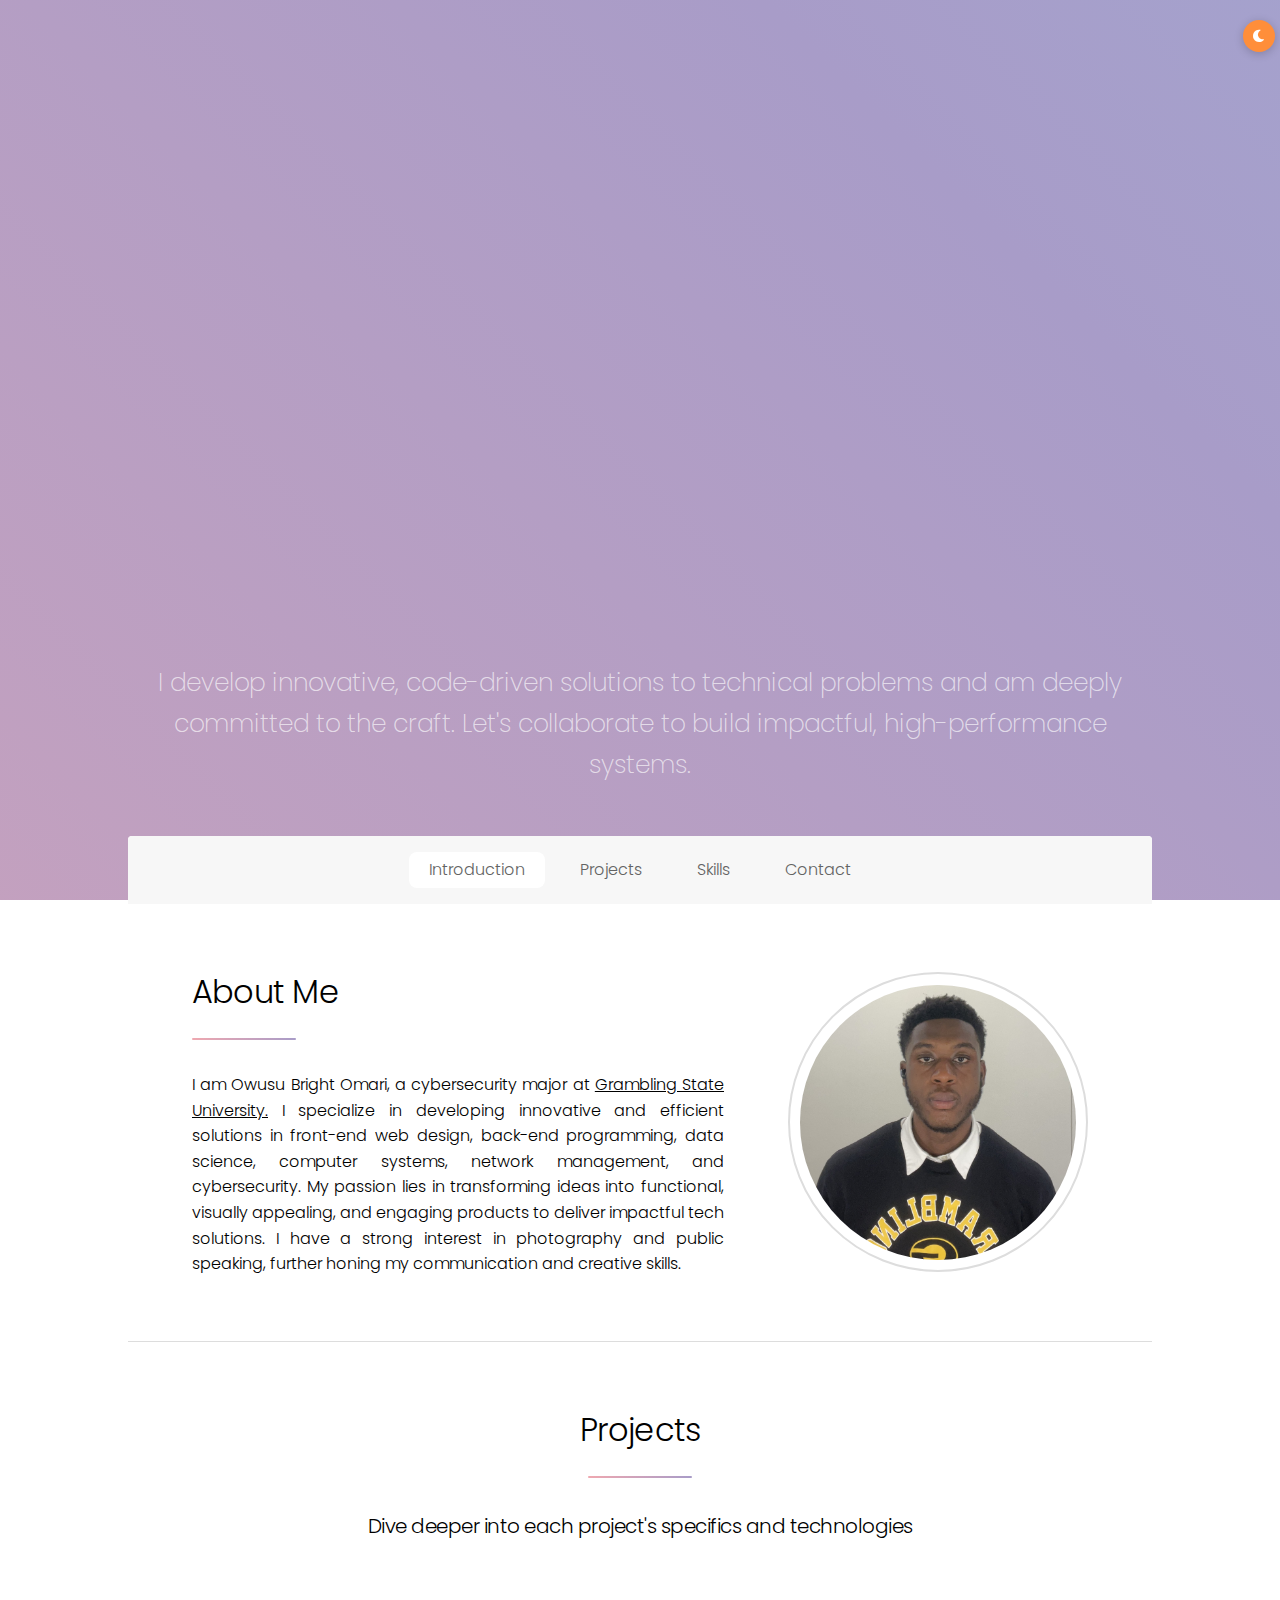
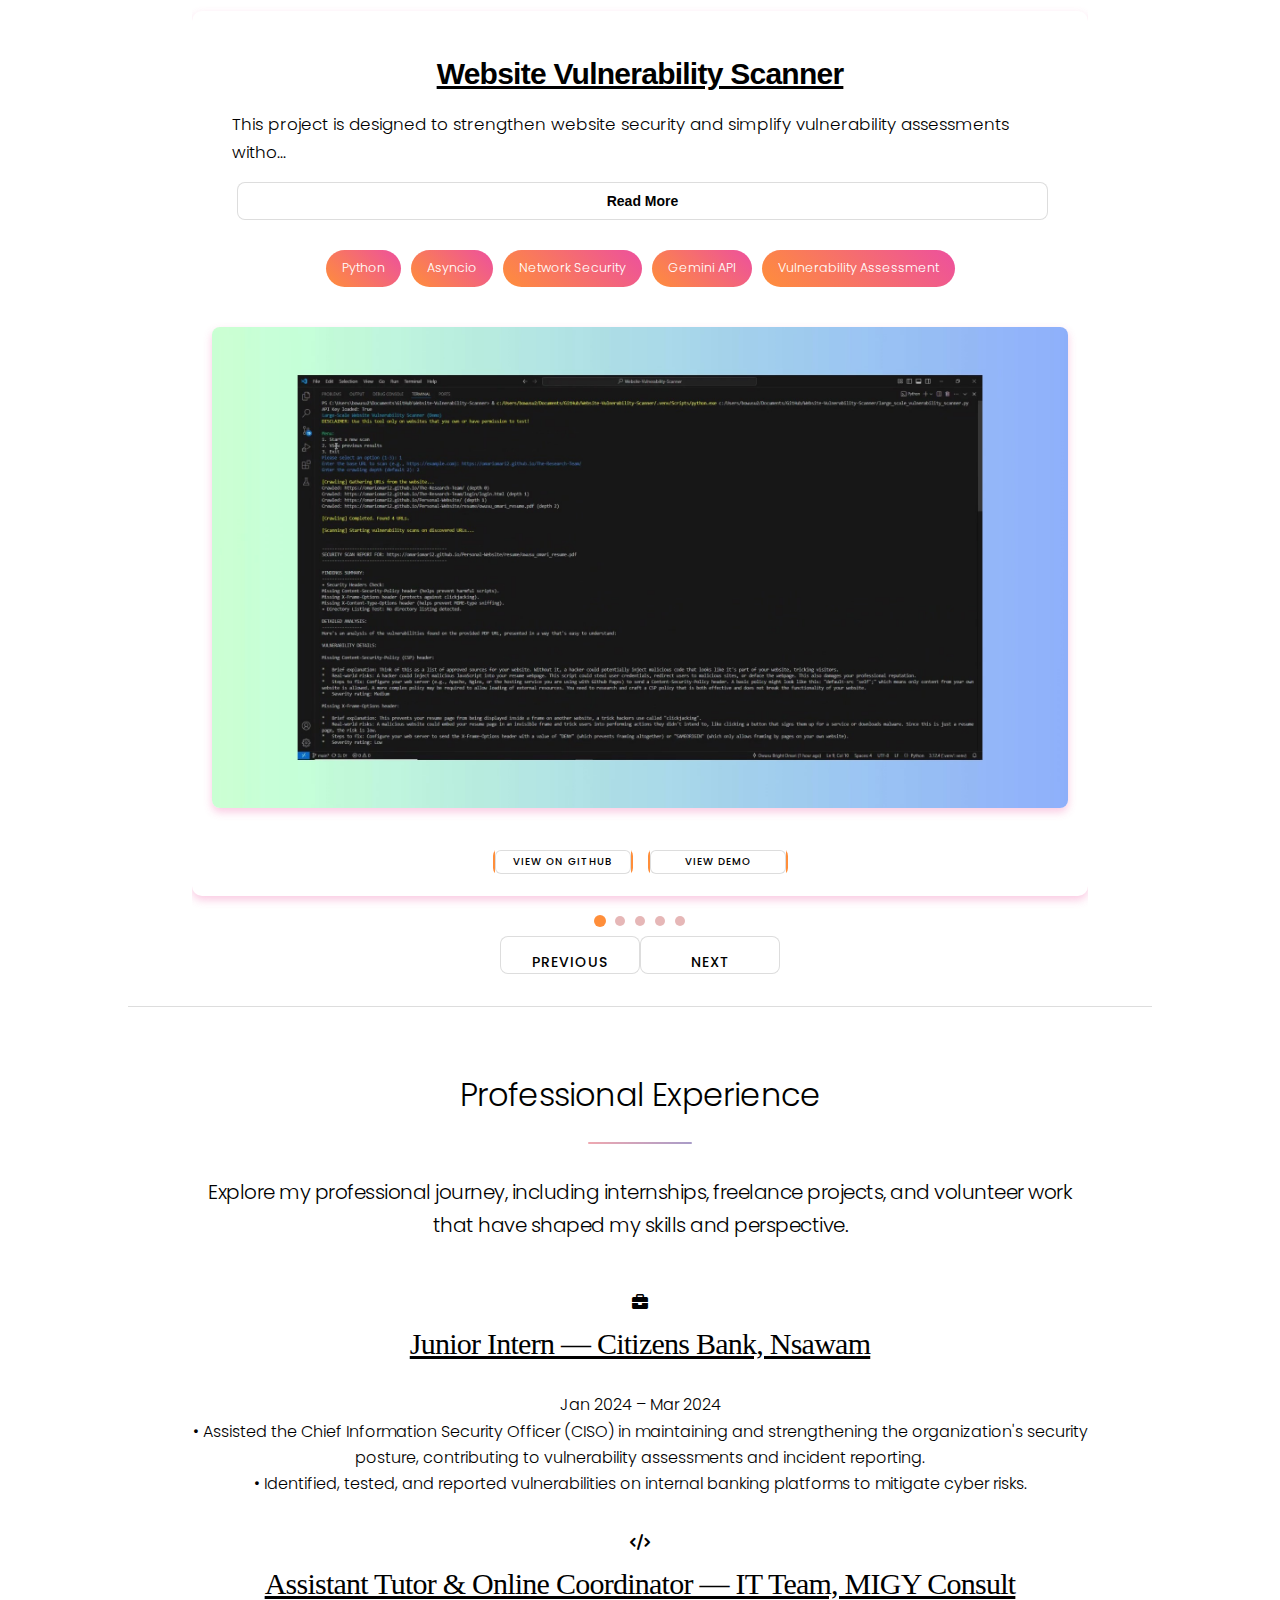
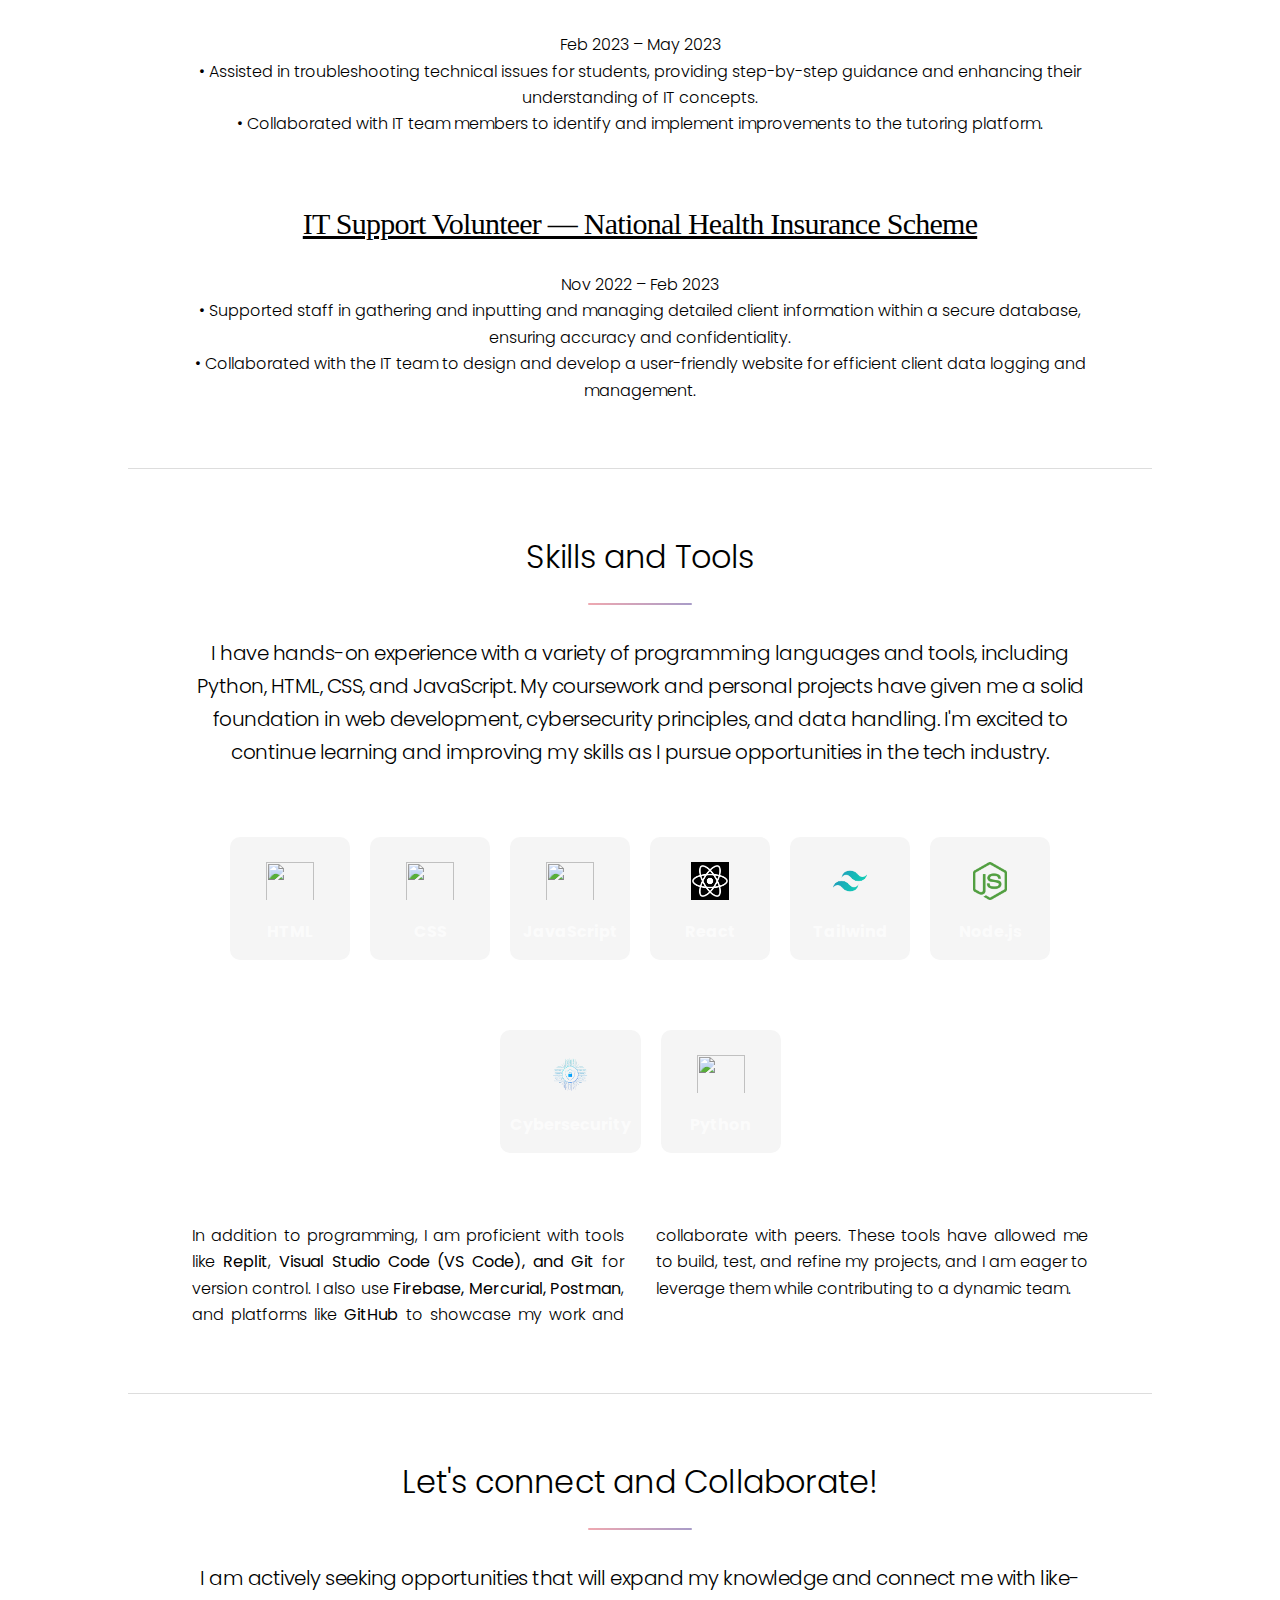
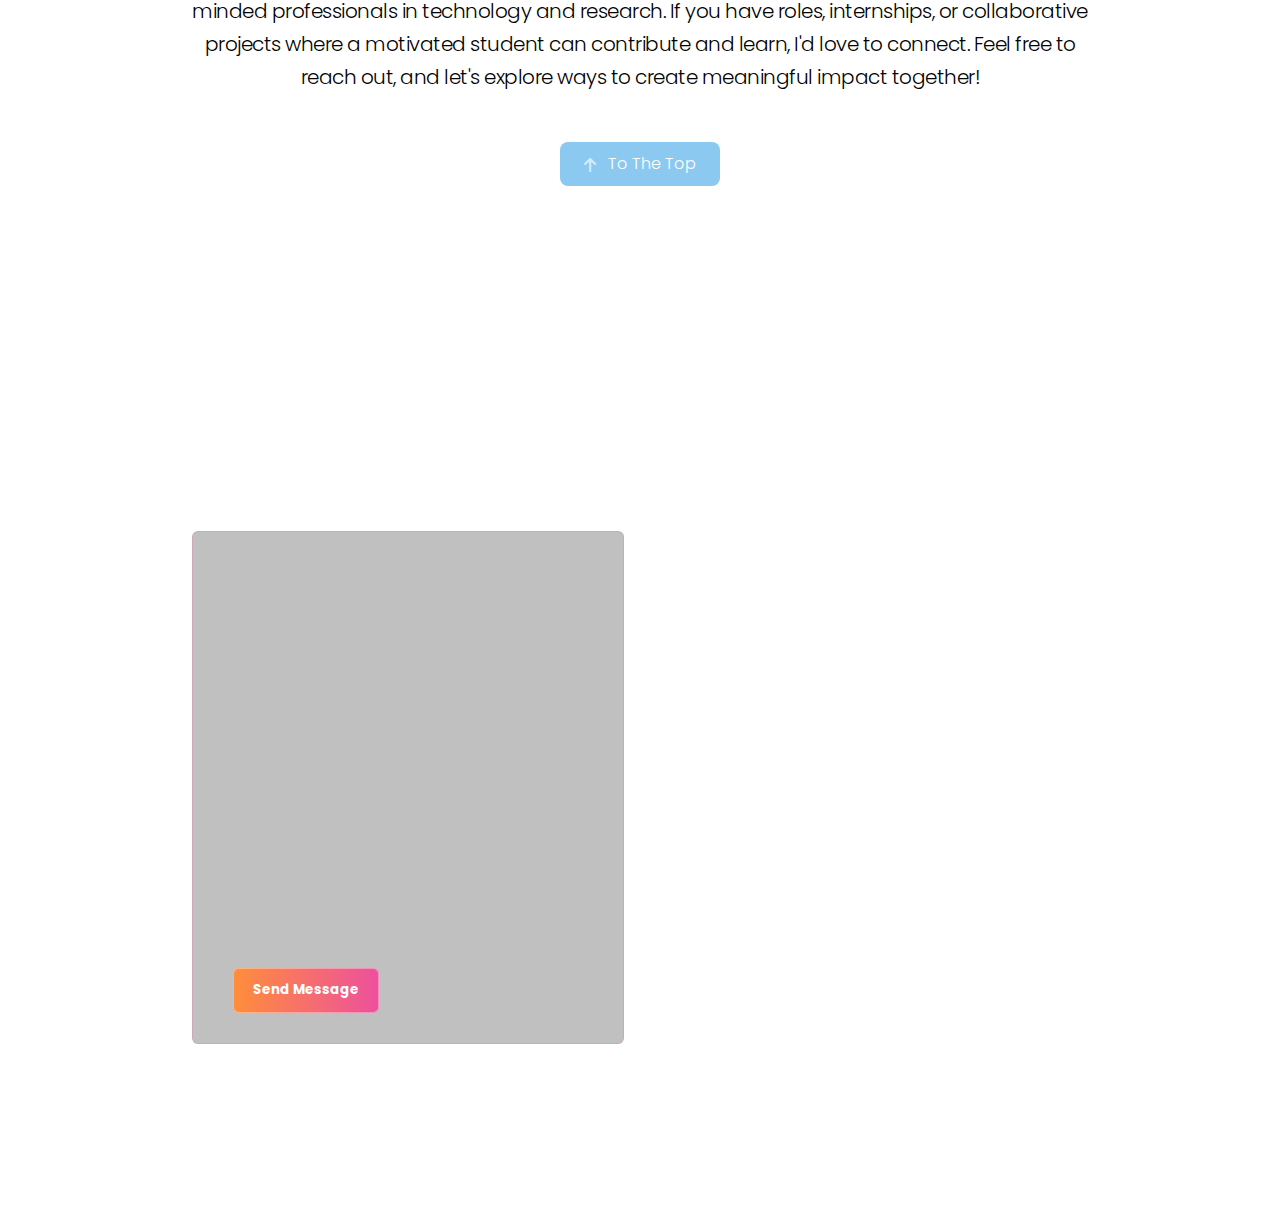
==== commit 2ba52e1e: "update description of projects" ====
--- a/index.html
+++ b/index.html
@@ -30,7 +30,7 @@
 						<div></div>
 					</div>
 				</div>
-				<h1 class="hims">&#x26A1;Welcome<br> I'm Omari <span class="rocket-animate" title="To Resume" onclick="launchRocket()">🚀</span><br><span id="dive-text" class="dive">Dive Into and Explore My Portfolio<span></span></h1>
+				<h1 class="hims"><span class="lightning-animate">&#x26A1;</span>Welcome<br> I'm Omari <span class="rocket-animate" title="To Resume" onclick="launchRocket()">🚀</span><br><span id="dive-text" class="dive">Dive Into and Explore My Portfolio<span></span></h1>
 				<p style="color: rgba(241, 234, 234, 0.5); font-family:Arial; margin-top: 0px; margin-bottom: 0px; font-size: 10px;">
 					||Only those who dare to fail greatly can ever achieve greatly||
 				</p>
@@ -78,8 +78,8 @@
 							<div class="project-detail-content">
 								<div class="project-detail-info">
 									<h3>Website Vulnerability Scanner</h3>
-									This project enhances website security and simplifies vulnerability assessments for casual users and non-technical team members. <br> 
-									<br> Using Python, I developed the tool with asynchronous programming and modules like aiohttp and BeautifulSoup 4 to efficiently scan websites for vulnerabilities. The Gemini 2.0 API translates complex security risks into simple English, linking them to real-life scenarios for better understanding and practical solutions. The colorama module provides a color-coded feedback system to visually indicate vulnerability severity.
+									This project is designed to strengthen website security and simplify vulnerability assessments without requiring deep technical expertise. It is built with casual users and non-technical team members in mind, making it easier for them to understand security risks and take action.
+									<br><br>The tool is developed using Python with asynchronous programming (aiohttp) to efficiently scan websites for vulnerabilities. It integrates Gemini 2.0 API to explain security risks in simple terms and suggest practical solutions. The colorama module provides a color-coded feedback system, visually indicating the severity of vulnerabilities. This ensures that both technical and non-technical users can quickly assess and address potential threats.
 									<div class="project-skills">
 										<span class="project-skill-tag" data-skill="Python">Python</span>
 										<span class="project-skill-tag" data-skill="Asyncio">Asyncio</span>
@@ -103,8 +103,8 @@
 							<div class="project-detail-content">
 								<div class="project-detail-info">
 									<h3>Church Website</h3>
-									This project aims to create a strong and engaging online presence for my church, facilitating updates, events, and information sharing with members and visitors. It is designed to be user-friendly for both church administrators and the congregation.
-									<br><br>I developed the website using React and Tailwind CSS for a responsive and visually appealing frontend. The backend uses JavaScript with Node.js, and the deployment is through Netlify. The site includes sections for church services, events, and contact details, enhancing community connection, communication, and welcoming new members.
+									This project is designed to give my church a strong and engaging online presence, making it easier to share updates, events, and important information with members and visitors. It is built with church administrators and the congregation in mind, ensuring a user-friendly experience for all.
+									<br><br>The website is developed using HTML, CSS, and JavaScript to create a responsive and visually appealing design. It includes sections for church services, events, and contact details, helping to connect the church community, improve communication, and welcome new members with ease.
 									<div class="project-skills">
 										<span class="project-skill-tag" data-skill="React">React</span>
 										<span class="project-skill-tag" data-skill="Tailwind">Tailwind CSS</span>
@@ -126,8 +126,8 @@
 							<div class="project-detail-content">
 								<div class="project-detail-info">
 									<h3>Pomodoro Play Extension</h3>
-									This Chrome extension enhances focus and productivity by combining the Pomodoro technique with engaging break-time activities, tailored for students like myself to make time management interactive and enjoyable without smartphones.
-									<br><br>Developed using HTML, JavaScript, and JSON, it features a user-friendly timer for setting custom focus and break periods in cycles. Users can restart the timer or play relaxing mini-games during breaks but must stop when work sessions begin. This blend of structured work sessions and light entertainment helps maintain motivation, prevent burnout, and make time management more enjoyable.
+									This project is designed to enhance focus and productivity by combining the Pomodoro technique with engaging break-time activities. It is built with casual users in mind, making time management more interactive and enjoyable.
+									<br><br>The tool is developed using HTML, CSS, and JavaScript to create a user-friendly timer that allows users to set custom focus and break periods. When break time begins, users can choose to restart the timer or play a simple 2048 game for a refreshing mental reset. This project makes productivity more engaging by blending structured work sessions with light entertainment, helping users maintain motivation and avoid burnout.
 									<div class="project-skills">
 										<span class="project-skill-tag" data-skill="HTML/CSS">HTML/CSS</span>
 										<span class="project-skill-tag" data-skill="JavaScript">JavaScript</span>
@@ -149,8 +149,9 @@
 							<div class="project-detail-content">
 								<div class="project-detail-info">
 									<h3>Research Team Portal</h3>
-									I designed this project to create a centralized platform for my research team to manage activities and collaborate efficiently. It ensures secure access for team members while allowing guests to follow ongoing research, becoming the information and communication hub for the team.
-									<br><br>The website uses CSS for the frontend and JavaScript for the backend, providing a clean, responsive interface. I use Firebase for team member authentication, Three.js for graphs, and Email.js for efficient message sending. The site features task sharing, research updates, and team communication tools to keep us organized and on track, facilitating collaboration, improving communication, and streamlining research workflows.
+									This project is designed to serve as a centralized platform for my research team to manage activities, communicate effectively, and streamline our research workflow. Built with Firebase for login authentication, it provides secure access for team members while offering public insights for guests to follow the progress of our research.
+									<br><br>The website is developed using HTML, CSS, and JavaScript, ensuring a clean and responsive user interface across devices. It features multiple sections for task sharing, research updates, document collaboration, and communication, enabling us to track progress, assign responsibilities, and share findings in real-time. Additionally, the website acts as a hub for research-related resources and insights, making it easier for the team to stay organized and aligned with project goals.
+									<br><br>By integrating tools like Firebase authentication and dynamic content sharing, this project not only enhances internal collaboration but also provides transparency, allowing guests and external parties to stay informed about our research without compromising sensitive data. It showcases my ability to build functional, team-oriented platforms while solving real-world problems in collaborative research environments.
 									<div class="project-skills">
 										<span class="project-skill-tag" data-skill="CSS">CSS</span>
 										<span class="project-skill-tag" data-skill="JavaScript">JavaScript</span>
--- a/assets/css/main.css
+++ b/assets/css/main.css
@@ -125,10 +125,32 @@
 	background-color: var(--body-bg, #000000);
 	color: var(--text-color, rgba(255, 255, 255, 0.85));
 	background-image: var(--body-gradient, linear-gradient(45deg, #efa8b0, #a89cc8, #8cc9f0));
-	background-size: cover;
+	background-size: 400% 400%;
 	background-attachment: fixed;
+	animation: gradient-animation 15s ease infinite, pulse 5s ease-in-out infinite alternate;
 	-webkit-text-size-adjust: none;
 	-ms-overflow-style: scrollbar;
+}
+
+@keyframes gradient-animation {
+	0% {
+		background-position: 0% 50%;
+	}
+	50% {
+		background-position: 100% 50%;
+	}
+	100% {
+		background-position: 0% 50%;
+	}
+}
+
+@keyframes pulse {
+	0% {
+		background-size: 400% 400%;
+	}
+	100% {
+		background-size: 300% 300%;
+	}
 }
 
 ol, ul {
--- a/assets/css/more_style.css
+++ b/assets/css/more_style.css
@@ -57,7 +57,7 @@
 
 .rocket-animate {
     display: inline-block;
-    animation: rocket-animation 1s infinite;
+    animation: rocket-animation 2s infinite;
     cursor: pointer;
     transition: transform 1s ease-in-out, opacity 1s ease-in-out;
 }
@@ -67,8 +67,52 @@
 }
 
 .rocket-animate.move {
-    transform: scale(3);
+    transform: translateY(-100px) scale(0.5);
     opacity: 0;
+}
+
+@keyframes rocket-animation {
+    0% {
+        transform: translateY(0);
+    }
+    50% {
+        transform: translateY(-5px);
+    }
+    100% {
+        transform: translateY(0);
+    }
+}
+
+.lightning-animate {
+    display: inline-block;
+    animation: lightning-animation 1.5s infinite;
+}
+
+@keyframes lightning-animation {
+    0% {
+        opacity: 1;
+        transform: scale(1);
+    }
+    10% {
+        opacity: 0.9;
+        transform: scale(1.3) rotate(8deg);
+    }
+    20% {
+        opacity: 1;
+        transform: scale(1) rotate(-5deg);
+    }
+    30% {
+        opacity: 0.8;
+        transform: scale(1.2) rotate(3deg);
+    }
+    40% {
+        opacity: 1;
+        transform: scale(1);
+    }
+    100% {
+        opacity: 1;
+        transform: scale(1);
+    }
 }
 
 .sound-wave {
--- a/assets/css/theme-toggle.css
+++ b/assets/css/theme-toggle.css
@@ -49,7 +49,7 @@
     --project-shadow: #666666;
     --dot-color: #666;
     --dot-active-color: #ffffff;
-    --body-gradient: none;
+    --body-gradient: linear-gradient(45deg, #333333, #666666, #999999);
 }
 
 /* Additional dark mode specific styles */
